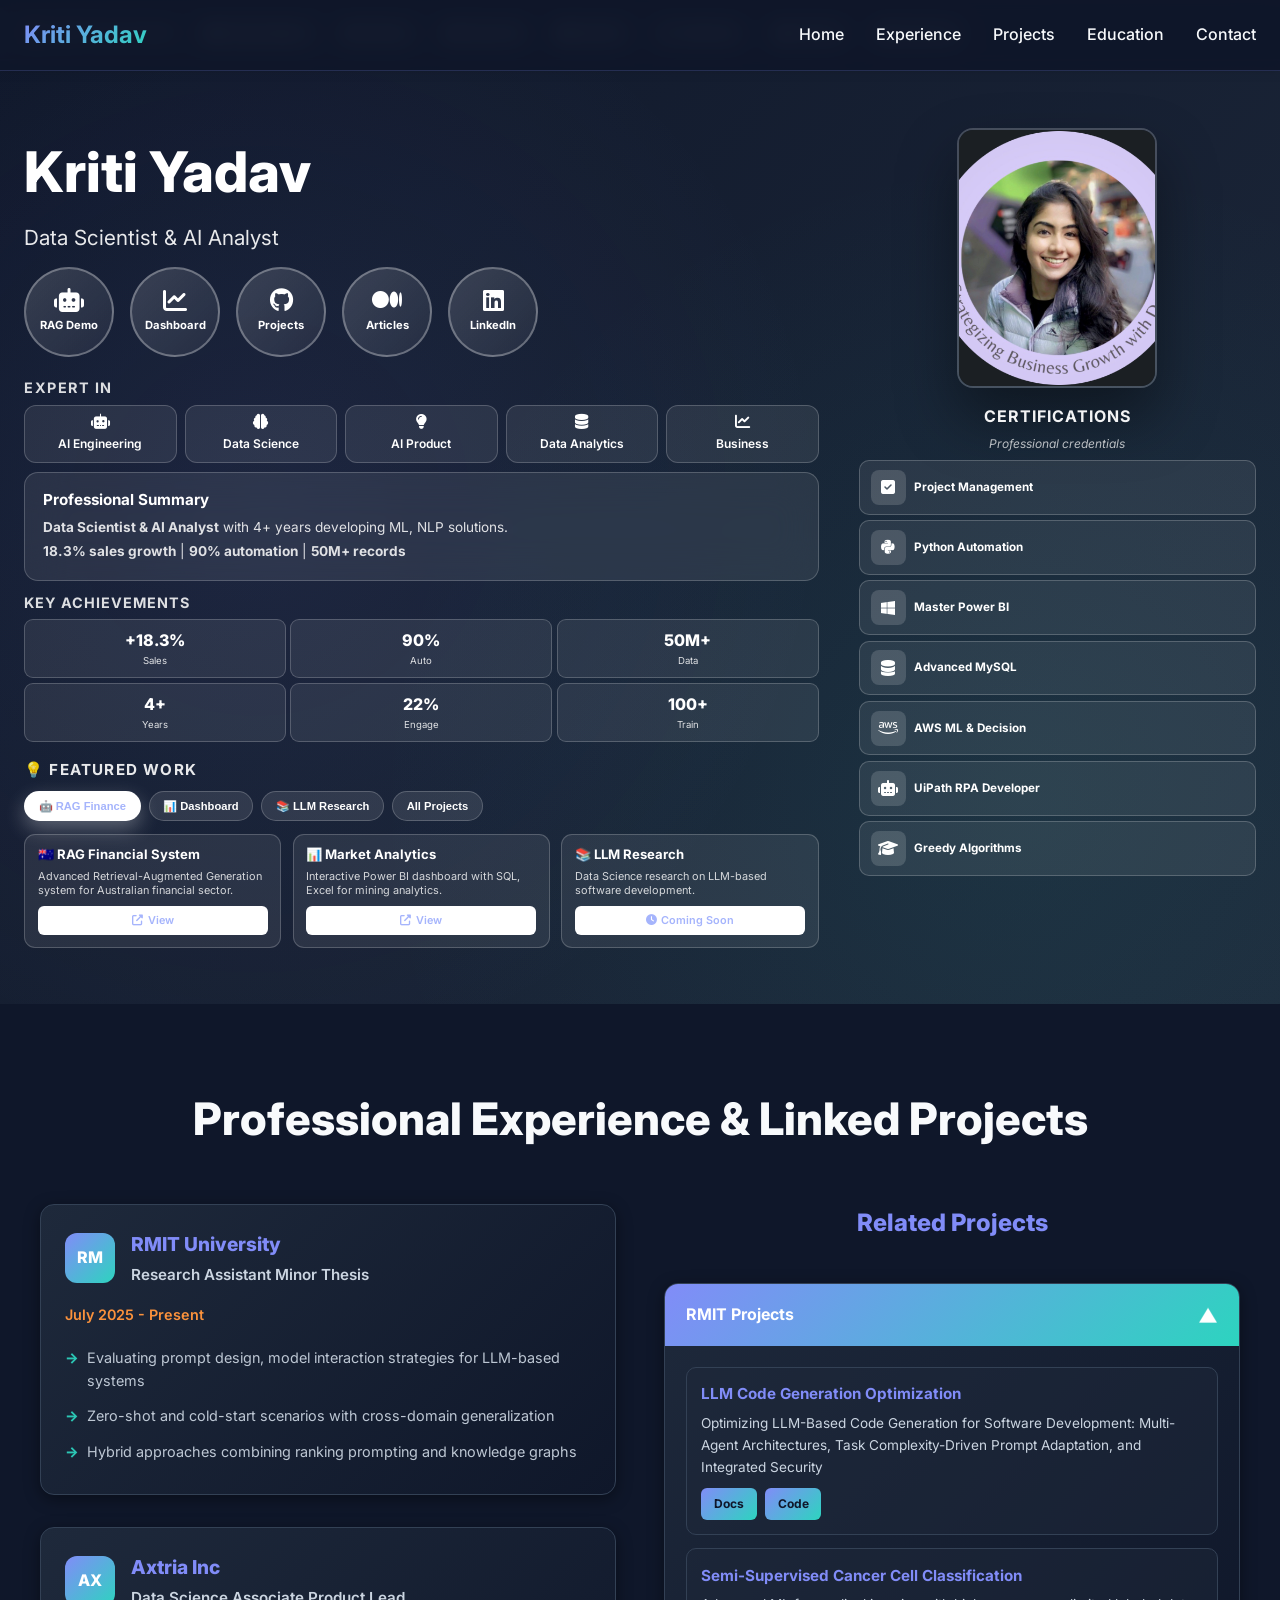
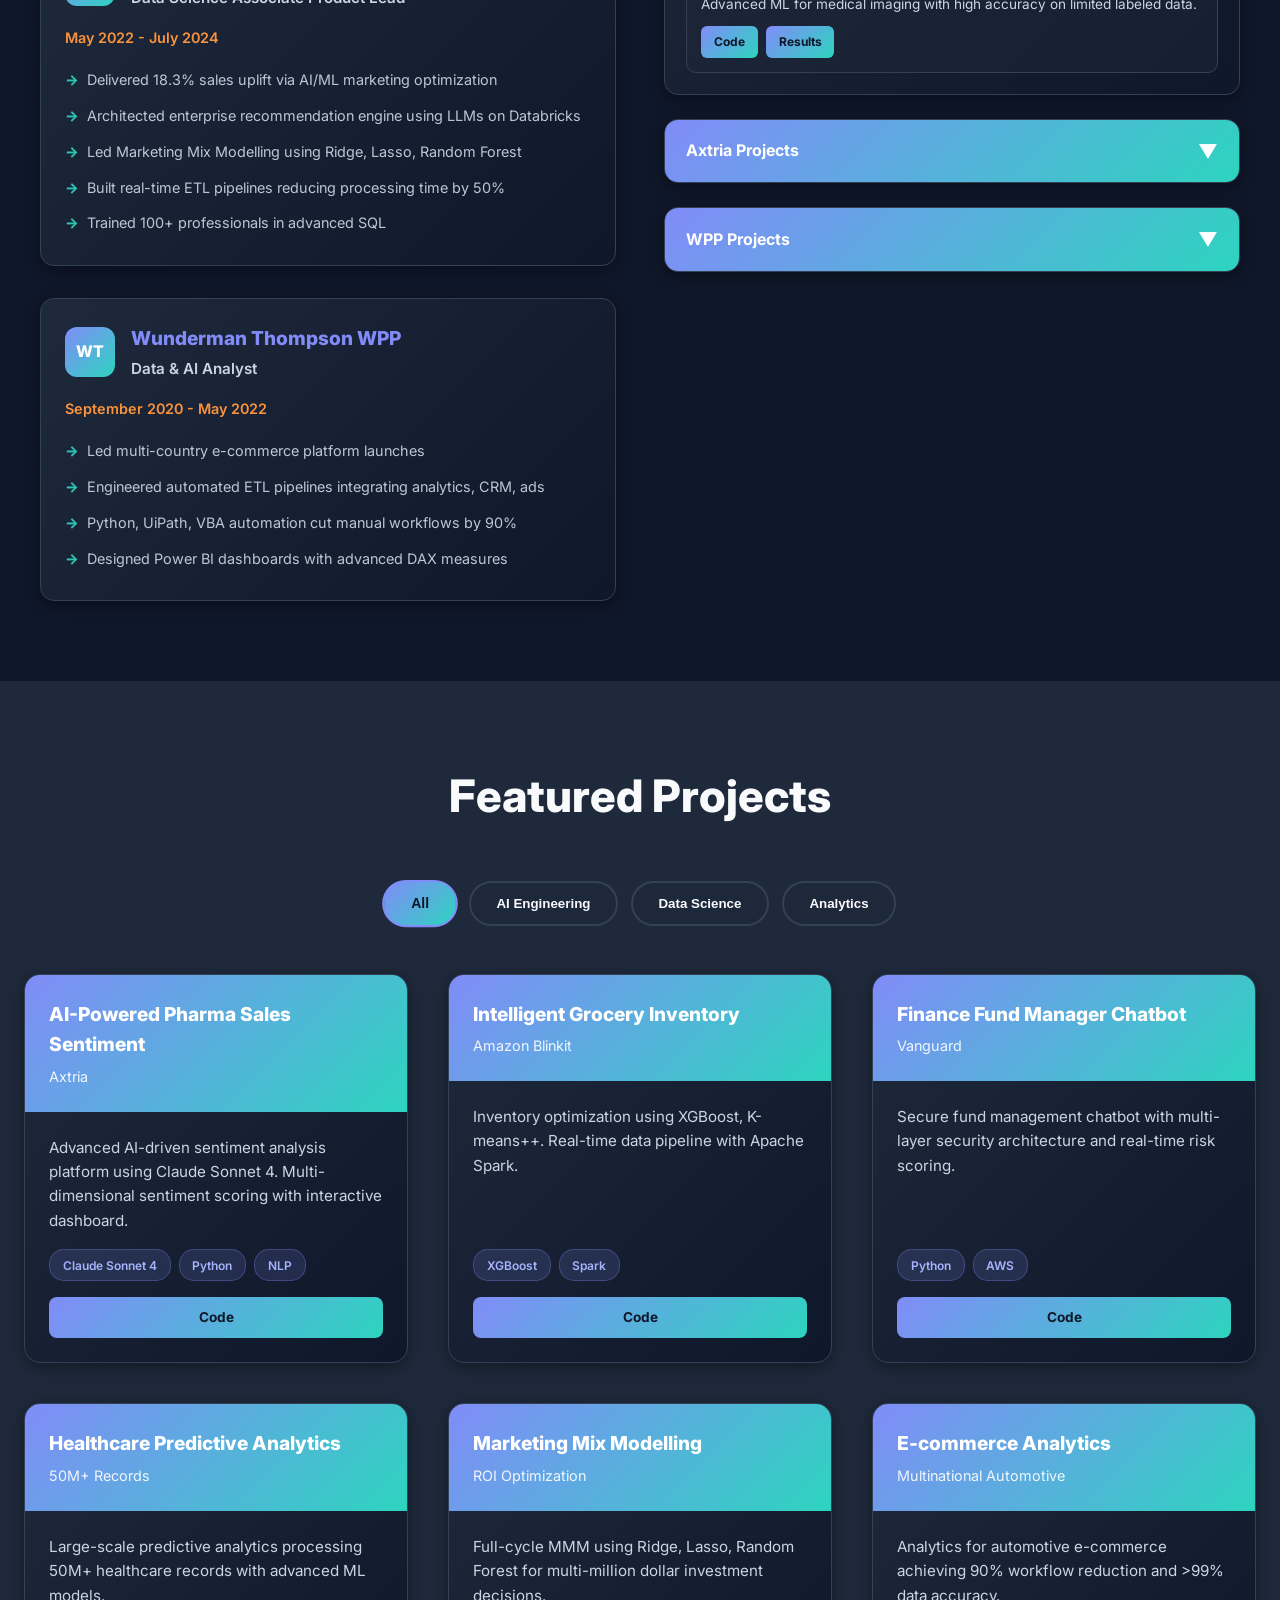
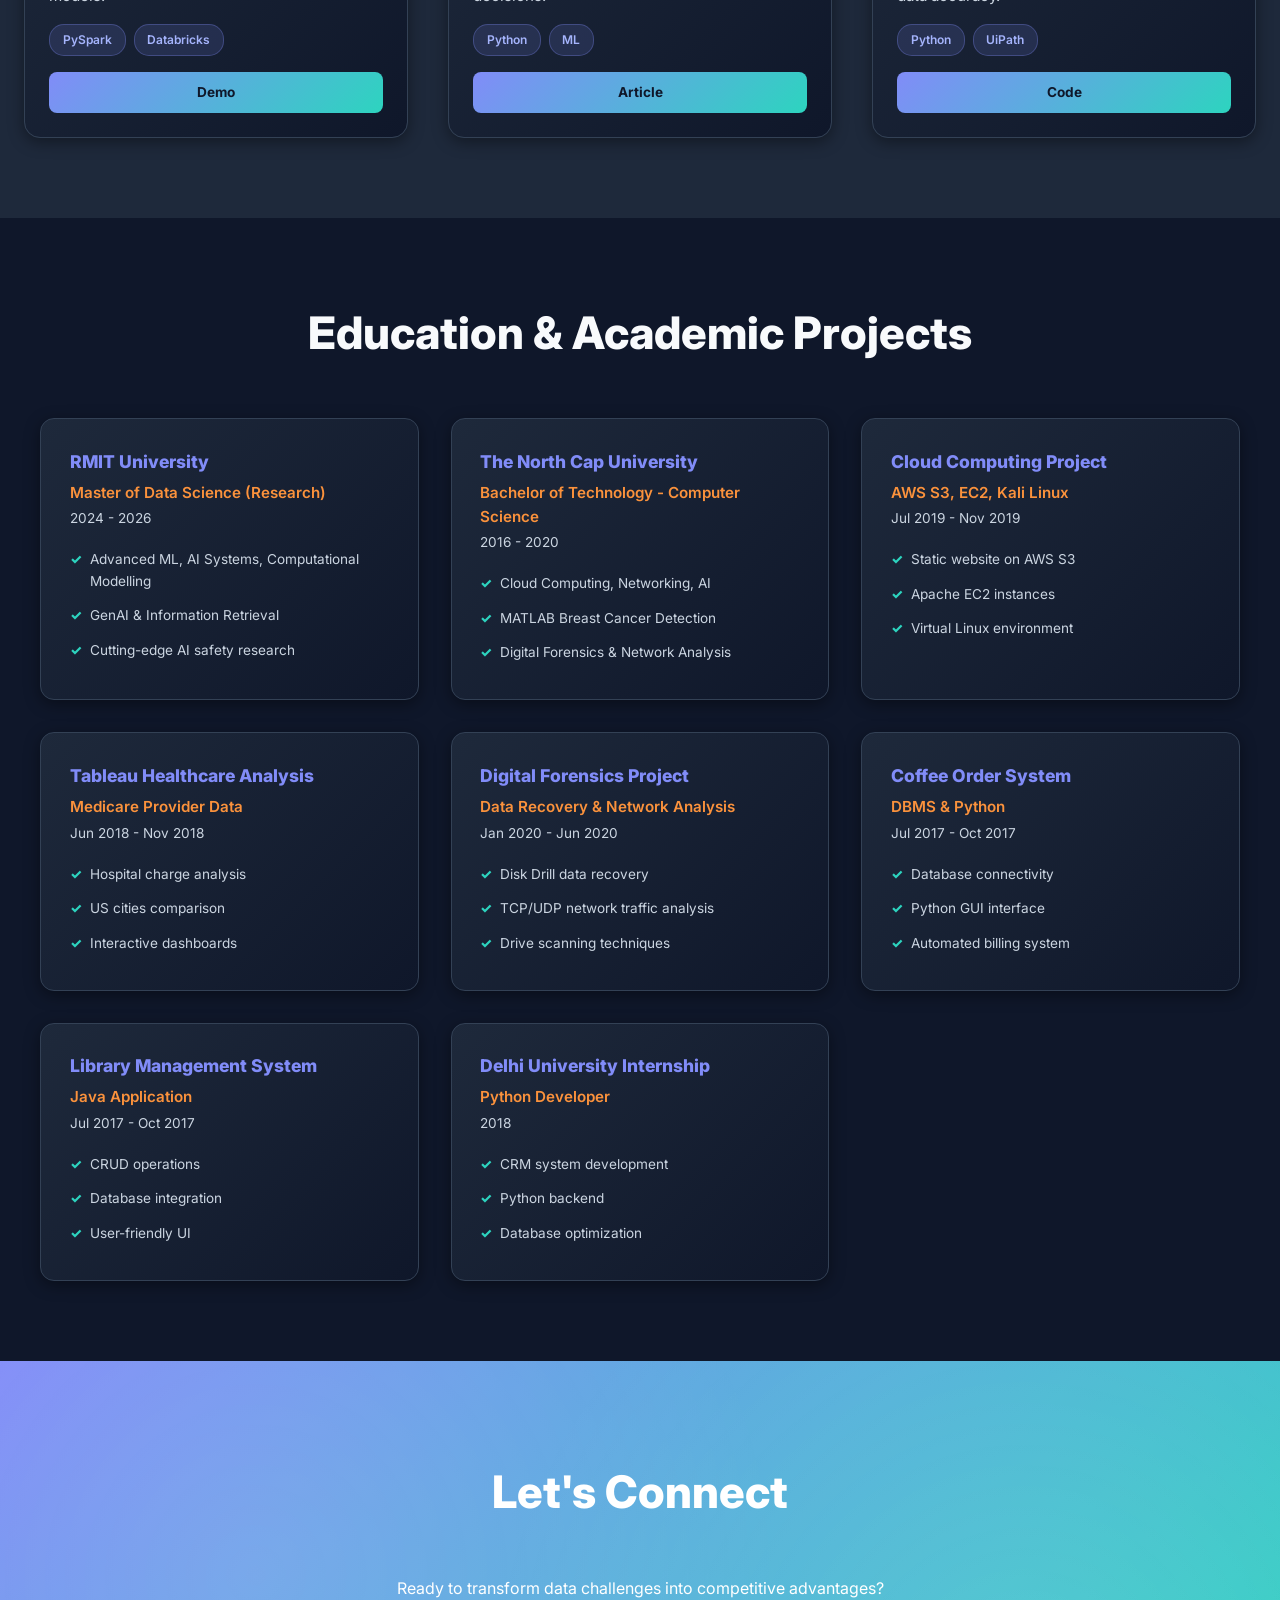
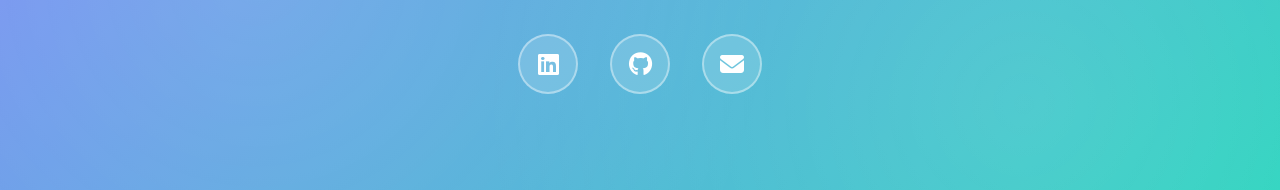
==== index.html @ 54958007 "Revamp styles and animations in index.html Updated CSS variables and styles for improved design cons" ====
<!DOCTYPE html>
<html lang="en">
<head>
    <meta charset="UTF-8">
    <meta name="viewport" content="width=device-width, initial-scale=1.0">
    <title>Kriti Yadav - Advanced Interactive Portfolio</title>
    <link href="https://cdnjs.cloudflare.com/ajax/libs/font-awesome/6.4.0/css/all.min.css" rel="stylesheet">
    <link href="https://fonts.googleapis.com/css2?family=Inter:wght@300;400;500;600;700;800&display=swap" rel="stylesheet">
    <style>
        :root {
            --primary-color: #818cf8;
            --primary-light: #a5b4fc;
            --primary-dark: #6366f1;
            --secondary-color: #2dd4bf;
            --secondary-light: #5eead4;
            --accent-color: #fb923c;
            --accent-light: #fbbf24;
            --text-primary: #f8fafc;
            --text-secondary: #cbd5e1;
            --background: #0f172a;
            --card-background: #1e293b;
            --border-color: #334155;
            --gradient-1: linear-gradient(135deg, #1e293b 0%, #0f172a 100%);
            --gradient-2: linear-gradient(135deg, #818cf8 0%, #2dd4bf 100%);
            --gradient-3: linear-gradient(135deg, #fb923c 0%, #fbbf24 100%);
            --shadow-sm: 0 2px 8px rgba(0, 0, 0, 0.3);
            --shadow-md: 0 4px 16px rgba(0, 0, 0, 0.4);
            --shadow-lg: 0 8px 32px rgba(0, 0, 0, 0.5);
        }

        * {
            margin: 0;
            padding: 0;
            box-sizing: border-box;
        }

        html {
            scroll-behavior: smooth;
        }

        body {
            font-family: Inter, sans-serif;
            line-height: 1.6;
            color: var(--text-primary);
            background: var(--background);
            overflow-x: hidden;
        }

        .container {
            max-width: 1400px;
            margin: 0 auto;
            padding: 0 1.5rem;
        }

        /* Navigation */
        .nav {
            position: fixed;
            top: 0;
            width: 100%;
            background: rgba(15, 23, 42, 0.95);
            backdrop-filter: blur(10px);
            z-index: 2000;
            padding: 1rem 0;
            border-bottom: 1px solid rgba(129, 140, 248, 0.2);
        }

        .nav-content {
            display: flex;
            justify-content: space-between;
            align-items: center;
            max-width: 1400px;
            margin: 0 auto;
            padding: 0 1.5rem;
        }

        .logo {
            font-size: 1.5rem;
            font-weight: 700;
            background: var(--gradient-2);
            -webkit-background-clip: text;
            -webkit-text-fill-color: transparent;
            background-clip: text;
        }

        .nav-links {
            display: flex;
            gap: 2rem;
        }

        .nav-links a {
            text-decoration: none;
            color: var(--text-primary);
            font-weight: 500;
            transition: all 0.3s ease;
        }

        .nav-links a::after {
            content: '';
            position: absolute;
            bottom: -5px;
            left: 0;
            width: 0;
            height: 2px;
            background: var(--primary-light);
            transition: width 0.3s ease;
        }

        .nav-links a:hover::after {
            width: 100%;
        }

        /* Sticky Cert Bar */
        .cert-bar {
            position: fixed;
            top: 60px;
            width: 100%;
            background: linear-gradient(135deg, rgba(30, 41, 59, 0.98) 0%, rgba(15, 23, 42, 0.98) 100%);
            backdrop-filter: blur(10px);
            z-index: 1500;
            padding: 0.6rem 0;
            border-bottom: 1px solid rgba(129, 140, 248, 0.3);
            box-shadow: 0 4px 12px rgba(0, 0, 0, 0.5);
            transform: translateY(-100%);
            transition: transform 0.3s ease;
        }

        .cert-bar.visible {
            transform: translateY(0);
        }

        .cert-bar-content {
            display: flex;
            align-items: center;
            gap: 1rem;
            max-width: 1400px;
            margin: 0 auto;
            padding: 0 1.5rem;
            overflow-x: auto;
            scrollbar-width: none;
        }

        .cert-bar-content::-webkit-scrollbar {
            display: none;
        }

        .cert-bar-title {
            font-size: 0.85rem;
            font-weight: 700;
            color: white;
            opacity: 0.9;
            text-transform: uppercase;
            letter-spacing: 1px;
            white-space: nowrap;
        }

        .cert-badge {
            display: flex;
            align-items: center;
            gap: 0.4rem;
            background: rgba(255, 255, 255, 0.15);
            padding: 0.35rem 0.8rem;
            border-radius: 20px;
            border: 1px solid rgba(255, 255, 255, 0.3);
            text-decoration: none;
            color: white;
            font-size: 0.75rem;
            font-weight: 600;
            white-space: nowrap;
            transition: all 0.3s ease;
        }

        .cert-badge:hover {
            background: rgba(255, 255, 255, 0.25);
            transform: translateY(-2px);
        }

        /* Hero */
        .hero {
            min-height: 100vh;
            padding: 8rem 0 2rem 0;
            background: linear-gradient(135deg, #0f172a 0%, #1e293b 100%);
            color: white;
            position: relative;
            z-index: 10;
            overflow: hidden;
        }

        .hero::before {
            content: '';
            position: absolute;
            top: 0;
            left: 0;
            width: 100%;
            height: 100%;
            background: radial-gradient(circle at 20% 50%, rgba(129, 140, 248, 0.08) 0%, transparent 50%),
                        radial-gradient(circle at 80% 80%, rgba(45, 212, 191, 0.08) 0%, transparent 50%);
            z-index: 1;
            animation: floatBackground 15s ease-in-out infinite;
        }

        @keyframes floatBackground {
            0%, 100% { transform: translateY(0px); }
            50% { transform: translateY(-20px); }
        }

        @keyframes fadeInUp {
            from {
                opacity: 0;
                transform: translateY(30px);
            }
            to {
                opacity: 1;
                transform: translateY(0);
            }
        }

        @keyframes fadeInLeft {
            from {
                opacity: 0;
                transform: translateX(-30px);
            }
            to {
                opacity: 1;
                transform: translateX(0);
            }
        }

        @keyframes fadeInRight {
            from {
                opacity: 0;
                transform: translateX(30px);
            }
            to {
                opacity: 1;
                transform: translateX(0);
            }
        }

        @keyframes scaleIn {
            from {
                opacity: 0;
                transform: scale(0.9);
            }
            to {
                opacity: 1;
                transform: scale(1);
            }
        }

        @keyframes pulse {
            0%, 100% {
                transform: scale(1);
                box-shadow: 0 0 0 0 rgba(129, 140, 248, 0.7);
            }
            50% {
                transform: scale(1.02);
                box-shadow: 0 0 0 10px rgba(129, 140, 248, 0);
            }
        }

        .hero-content {
            display: flex;
            align-items: flex-start;
            gap: 2.5rem;
            position: relative;
            z-index: 20;
        }

        .hero-left {
            animation: fadeInLeft 0.8s ease-out;
        }

        .hero-right {
            animation: fadeInRight 0.8s ease-out 0.2s backwards;
        }

        .hero-left {
            flex: 2;
            position: relative;
            z-index: 20;
        }

        .hero-right {
            flex: 1;
            display: flex;
            flex-direction: column;
            align-items: center;
            gap: 1rem;
            position: relative;
            z-index: 500;
        }

        .hero h1 {
            font-size: 3.5rem;
            font-weight: 800;
            margin-bottom: 0.2rem;
            animation: fadeInUp 0.8s ease-out 0.3s backwards;
        }

        .hero-subtitle {
            font-size: 1.3rem;
            margin-bottom: 0.8rem;
            opacity: 0.9;
            animation: fadeInUp 0.8s ease-out 0.4s backwards;
        }

        /* Expertise */
        .expertise-section {
            margin-bottom: 0.6rem;
            position: relative;
            z-index: 100;
            animation: fadeInUp 0.8s ease-out 0.5s backwards;
        }

        .expertise-section h3 {
            font-size: 0.9rem;
            margin-bottom: 0.4rem;
            opacity: 0.85;
            font-weight: 700;
            text-transform: uppercase;
            letter-spacing: 1.5px;
        }

        .expertise-container {
            display: grid;
            grid-template-columns: repeat(auto-fit, minmax(100px, 1fr));
            gap: 0.5rem;
            position: relative;
            z-index: 200;
            margin-bottom: 0.6rem;
        }

        .expertise-card {
            background: rgba(255, 255, 255, 0.08);
            padding: 0.5rem 0.7rem;
            border-radius: 12px;
            border: 1.5px solid rgba(255, 255, 255, 0.2);
            display: flex;
            flex-direction: column;
            align-items: center;
            gap: 0.3rem;
            cursor: pointer;
            transition: all 0.4s ease;
            font-size: 0.75rem;
            font-weight: 600;
            text-align: center;
            position: relative;
            z-index: 300;
        }

        .expertise-card:hover {
            background: rgba(129, 140, 248, 0.15);
            transform: translateY(-8px) scale(1.05);
            box-shadow: 0 20px 40px rgba(129, 140, 248, 0.3);
            z-index: 10000;
        }

        .expertise-card i {
            font-size: 0.95rem;
            transition: all 0.4s ease;
        }

        .expertise-card:hover i {
            transform: rotateY(360deg) scale(1.2);
            filter: drop-shadow(0 0 8px rgba(255, 255, 255, 0.8));
        }

        .skill-tooltip {
            position: absolute;
            top: 100%;
            left: 50%;
            transform: translateX(-50%) translateY(8px) scale(0.8);
            background: linear-gradient(135deg, rgba(30, 41, 59, 0.98) 0%, rgba(15, 23, 42, 0.95) 100%);
            color: var(--text-primary);
            border-radius: 12px;
            padding: 0.8rem 1rem;
            box-shadow: 0 20px 60px rgba(0, 0, 0, 0.6);
            opacity: 0;
            visibility: hidden;
            transition: all 0.4s ease;
            min-width: 220px;
            z-index: 99999;
            border: 1.5px solid rgba(129, 140, 248, 0.4);
            pointer-events: none;
        }

        .expertise-card:hover .skill-tooltip {
            opacity: 1;
            visibility: visible;
            z-index: 99999;
            transform: translateX(-50%) translateY(0) scale(1);
        }

        .skill-tooltip-title {
            font-weight: 800;
            color: var(--secondary-color);
            margin-bottom: 0.6rem;
            font-size: 0.85rem;
            text-transform: uppercase;
            letter-spacing: 0.5px;
        }

        .skill-tags {
            display: grid;
            grid-template-columns: repeat(2, 1fr);
            gap: 0.3rem;
        }

        .skill-tag {
            background: linear-gradient(135deg, rgba(99, 102, 241, 0.15), rgba(99, 102, 241, 0.05));
            color: var(--primary-color);
            padding: 0.3rem 0.5rem;
            border-radius: 6px;
            font-size: 0.65rem;
            font-weight: 700;
            border: 1px solid rgba(99, 102, 241, 0.3);
            cursor: pointer;
            transition: all 0.3s ease;
        }

        .skill-tag:hover {
            background: var(--gradient-2);
            color: white;
            transform: scale(1.08);
            box-shadow: 0 4px 12px rgba(99, 102, 241, 0.3);
        }

        /* Quick Action Circles */
        .quick-actions {
            display: flex;
            gap: 1rem;
            margin-bottom: 1.2rem;
            flex-wrap: wrap;
            animation: fadeInUp 0.8s ease-out 0.6s backwards;
        }

        .action-circle {
            width: 90px;
            height: 90px;
            border-radius: 50%;
            background: linear-gradient(135deg, rgba(255, 255, 255, 0.15), rgba(255, 255, 255, 0.05));
            border: 2px solid rgba(255, 255, 255, 0.3);
            display: flex;
            flex-direction: column;
            align-items: center;
            justify-content: center;
            gap: 0.3rem;
            text-decoration: none;
            color: white;
            cursor: pointer;
            transition: all 0.4s cubic-bezier(0.175, 0.885, 0.32, 1.275);
            position: relative;
            overflow: hidden;
        }

        .action-circle::before {
            content: '';
            position: absolute;
            width: 100%;
            height: 100%;
            background: var(--gradient-2);
            border-radius: 50%;
            opacity: 0;
            transition: opacity 0.4s ease;
        }

        .action-circle:hover {
            transform: translateY(-8px) scale(1.1);
            border-color: rgba(255, 255, 255, 0.6);
            box-shadow: 0 12px 32px rgba(99, 102, 241, 0.4);
        }

        .action-circle:hover::before {
            opacity: 1;
        }

        .action-circle i {
            font-size: 1.5rem;
            position: relative;
            z-index: 2;
            transition: all 0.4s ease;
        }

        .action-circle span {
            font-size: 0.7rem;
            font-weight: 700;
            text-align: center;
            position: relative;
            z-index: 2;
            transition: all 0.4s ease;
        }

        .action-circle:hover i {
            transform: scale(1.2);
        }

        .action-circle:nth-child(1) { animation: scaleIn 0.5s ease-out 0.7s backwards; }
        .action-circle:nth-child(2) { animation: scaleIn 0.5s ease-out 0.8s backwards; }
        .action-circle:nth-child(3) { animation: scaleIn 0.5s ease-out 0.9s backwards; }
        .action-circle:nth-child(4) { animation: scaleIn 0.5s ease-out 1s backwards; }
        .action-circle:nth-child(5) { animation: scaleIn 0.5s ease-out 1.1s backwards; }

        /* Professional Summary */
        .professional-summary {
            background: rgba(255, 255, 255, 0.08);
            padding: 0.9rem 1.1rem;
            border-radius: 14px;
            backdrop-filter: blur(20px);
            border: 1.5px solid rgba(255, 255, 255, 0.2);
            margin-bottom: 0.6rem;
            position: relative;
            z-index: 10;
            animation: fadeInUp 0.8s ease-out 0.7s backwards;
        }

        .professional-summary h3 {
            margin-bottom: 0.4rem;
            font-size: 0.95rem;
            font-weight: 700;
        }

        .professional-summary p {
            opacity: 0.85;
            line-height: 1.4;
            margin-bottom: 0.3rem;
            font-size: 0.85rem;
        }

        /* Achievements */
        .achievements-section {
            margin-bottom: 1rem;
            position: relative;
            z-index: 10;
            animation: fadeInUp 0.8s ease-out 0.8s backwards;
        }

        .achievements-section h3 {
            font-size: 0.9rem;
            margin-bottom: 0.3rem;
            opacity: 0.85;
            font-weight: 700;
            text-transform: uppercase;
            letter-spacing: 1px;
        }

        .achievements-grid {
            display: grid;
            grid-template-columns: repeat(3, 1fr);
            gap: 0.3rem;
            margin-bottom: 1rem;
        }

        .achievement-card {
            background: rgba(255, 255, 255, 0.08);
            padding: 0.5rem 0.6rem;
            border-radius: 9px;
            border: 1.5px solid rgba(255, 255, 255, 0.2);
            text-align: center;
            transition: all 0.4s ease;
        }

        .achievement-card:hover {
            background: rgba(255, 255, 255, 0.15);
            transform: translateY(-4px) scale(1.05);
            box-shadow: 0 8px 20px rgba(129, 140, 248, 0.3);
        }

        .achievement-card:nth-child(1) { animation: scaleIn 0.5s ease-out 0.9s backwards; }
        .achievement-card:nth-child(2) { animation: scaleIn 0.5s ease-out 1s backwards; }
        .achievement-card:nth-child(3) { animation: scaleIn 0.5s ease-out 1.1s backwards; }
        .achievement-card:nth-child(4) { animation: scaleIn 0.5s ease-out 1.2s backwards; }
        .achievement-card:nth-child(5) { animation: scaleIn 0.5s ease-out 1.3s backwards; }
        .achievement-card:nth-child(6) { animation: scaleIn 0.5s ease-out 1.4s backwards; }

        .achievement-number {
            font-size: 1rem;
            font-weight: 800;
        }

        .achievement-text {
            font-size: 0.6rem;
            opacity: 0.85;
        }

        /* Featured Projects Tabs - CLEAN VERSION */
        .featured-projects-section {
            margin-bottom: 1.5rem;
            position: relative;
            z-index: 15;
            animation: fadeInUp 0.8s ease-out 0.9s backwards;
        }

        .featured-projects-section h3 {
            font-size: 0.95rem;
            margin-bottom: 0.6rem;
            opacity: 0.9;
            font-weight: 700;
            text-transform: uppercase;
            letter-spacing: 1.2px;
        }

        .projects-tabs {
            display: flex;
            gap: 0.5rem;
            margin-bottom: 0.8rem;
            flex-wrap: wrap;
            position: relative;
            z-index: 16;
        }

        .project-tab {
            background: rgba(255, 255, 255, 0.1);
            border: 1.5px solid rgba(255, 255, 255, 0.2);
            color: white;
            padding: 0.45rem 0.85rem;
            border-radius: 18px;
            font-size: 0.7rem;
            font-weight: 600;
            cursor: pointer;
            transition: all 0.3s ease;
            white-space: nowrap;
        }

        .project-tab:hover {
            background: rgba(255, 255, 255, 0.15);
            transform: translateY(-2px);
        }

        .project-tab.active {
            background: white;
            color: var(--primary-light);
            box-shadow: 0 8px 20px rgba(255, 255, 255, 0.3);
            font-weight: 700;
        }

        .projects-display {
            display: grid;
            grid-template-columns: repeat(3, 1fr);
            gap: 0.7rem;
            position: relative;
            z-index: 15;
        }

        .project-card-mini {
            background: rgba(255, 255, 255, 0.08);
            border: 1.5px solid rgba(255, 255, 255, 0.2);
            border-radius: 11px;
            padding: 0.8rem;
            transition: all 0.3s ease;
            cursor: pointer;
            display: flex;
            flex-direction: column;
            height: 100%;
        }

        .project-card-mini:hover {
            background: rgba(255, 255, 255, 0.12);
            transform: translateY(-4px);
            box-shadow: 0 12px 30px rgba(59, 130, 246, 0.3);
            border-color: rgba(255, 255, 255, 0.4);
        }

        .project-card-mini.hidden {
            display: none;
        }

        .project-mini-title {
            font-size: 0.82rem;
            font-weight: 700;
            margin-bottom: 0.35rem;
            white-space: normal;
            line-height: 1.2;
        }

        .project-mini-description {
            font-size: 0.68rem;
            opacity: 0.8;
            margin-bottom: 0.5rem;
            line-height: 1.35;
            display: -webkit-box;
            -webkit-line-clamp: 3;
            -webkit-box-orient: vertical;
            overflow: hidden;
            flex: 1;
        }

        .project-mini-link {
            display: inline-flex;
            align-items: center;
            justify-content: center;
            gap: 0.3rem;
            background: white;
            color: var(--primary-light);
            padding: 0.35rem 0.7rem;
            border-radius: 6px;
            font-size: 0.68rem;
            font-weight: 600;
            text-decoration: none;
            transition: all 0.3s ease;
            width: 100%;
        }

        .project-mini-link:hover {
            background: rgba(255, 255, 255, 0.95);
            transform: scale(1.02);
        }

        /* Profile Image */
        .profile-image {
            width: 200px;
            height: 260px;
            border-radius: 16px;
            overflow: hidden;
            box-shadow: 0 30px 60px rgba(0, 0, 0, 0.4);
            border: 2px solid rgba(255, 255, 255, 0.2);
        }

        .profile-image:hover {
            transform: translateY(-8px) scale(1.02);
        }

        .profile-image img {
            width: 100%;
            height: 100%;
            object-fit: cover;
        }

        /* Certs */
        .certs-section {
            width: 100%;
            position: relative;
            z-index: 500;
        }

        .certs-section h3 {
            font-size: 1rem;
            opacity: 0.95;
            font-weight: 700;
            margin-bottom: 0.3rem;
            text-align: center;
            text-transform: uppercase;
            letter-spacing: 1px;
        }

        .certs-subtitle {
            opacity: 0.7;
            font-size: 0.75rem;
            font-style: italic;
            text-align: center;
            margin-bottom: 0.4rem;
        }

        .certs-grid {
            display: flex;
            flex-direction: column;
            gap: 0.35rem;
            position: relative;
            z-index: 500;
        }

        .cert-card {
            background: rgba(255, 255, 255, 0.08);
            padding: 0.55rem 0.7rem;
            border-radius: 10px;
            border: 1.5px solid rgba(255, 255, 255, 0.2);
            display: flex;
            align-items: center;
            gap: 0.5rem;
            cursor: pointer;
            transition: all 0.4s ease;
            position: relative;
            z-index: 501;
            text-decoration: none;
        }

        .cert-card:hover {
            background: rgba(255, 255, 255, 0.15);
            transform: translateX(3px) scale(1.02);
            box-shadow: 0 12px 30px rgba(59, 130, 246, 0.3);
            border-color: rgba(255, 255, 255, 0.5);
            z-index: 502;
        }

        .cert-icon-wrapper {
            width: 35px;
            height: 35px;
            border-radius: 8px;
            background: rgba(255, 255, 255, 0.15);
            display: flex;
            align-items: center;
            justify-content: center;
            flex-shrink: 0;
        }

        .cert-card:hover .cert-icon-wrapper {
            background: rgba(255, 255, 255, 0.25);
            transform: scale(1.1);
        }

        .cert-icon {
            font-size: 1rem;
            color: white;
        }

        .cert-card:hover .cert-icon {
            transform: scale(1.15);
        }

        .cert-name {
            font-weight: 700;
            font-size: 0.73rem;
            text-align: left;
            flex: 1;
            color: white;
        }

        /* Experience Section */
        .experience-section {
            padding: 5rem 0;
            background: #0f172a;
            position: relative;
            z-index: 1;
        }

        .section-title {
            text-align: center;
            font-size: 2.8rem;
            margin-bottom: 3rem;
            color: var(--text-primary);
            font-weight: 800;
        }

        .experience-container {
            display: grid;
            grid-template-columns: 1fr 1fr;
            gap: 3rem;
            max-width: 1200px;
            margin: 0 auto;
        }

        .experience-left {
            display: flex;
            flex-direction: column;
            gap: 2rem;
        }

        .experience-item {
            background: linear-gradient(135deg, #1e293b 0%, #0f172a 100%);
            border-radius: 14px;
            border: 1.5px solid var(--border-color);
            box-shadow: var(--shadow-md);
            padding: 1.5rem;
            transition: all 0.4s ease;
            position: relative;
            overflow: hidden;
        }

        .experience-item::before {
            content: '';
            position: absolute;
            top: 0;
            left: -100%;
            width: 100%;
            height: 100%;
            background: linear-gradient(90deg, transparent, rgba(59, 130, 246, 0.1), transparent);
            transition: left 0.6s ease;
        }

        .experience-item:hover::before {
            left: 100%;
        }

        .experience-item:hover {
            transform: translateX(8px) scale(1.02);
            box-shadow: 0 15px 50px rgba(129, 140, 248, 0.4);
            border-color: var(--primary-color);
        }

        .experience-item {
            opacity: 0;
            animation: fadeInUp 0.6s ease-out forwards;
        }

        .experience-item:nth-child(1) { animation-delay: 0.1s; }
        .experience-item:nth-child(2) { animation-delay: 0.3s; }
        .experience-item:nth-child(3) { animation-delay: 0.5s; }

        .company-header {
            display: flex;
            align-items: center;
            gap: 1rem;
            margin-bottom: 1rem;
        }

        .company-logo {
            width: 50px;
            height: 50px;
            border-radius: 12px;
            background: var(--gradient-2);
            color: white;
            display: flex;
            align-items: center;
            justify-content: center;
            font-weight: 800;
            font-size: 1rem;
            transition: all 0.4s ease;
        }

        .experience-item:hover .company-logo {
            transform: scale(1.1) rotateZ(5deg);
        }

        .company-info h4 {
            font-size: 1.2rem;
            color: var(--primary-color);
            margin-bottom: 0.2rem;
            font-weight: 800;
        }

        .company-info .role {
            font-size: 0.95rem;
            font-weight: 600;
            color: var(--text-secondary);
        }

        .duration {
            color: var(--accent-color);
            font-size: 0.9rem;
            margin-bottom: 0.8rem;
            font-weight: 600;
        }

        .achievements-list {
            list-style: none;
            color: var(--text-secondary);
        }

        .achievements-list li {
            font-size: 0.9rem;
            padding: 0.4rem 0;
            opacity: 0.92;
            display: flex;
            gap: 0.5rem;
        }

        .achievements-list li:hover {
            opacity: 1;
            transform: translateX(5px);
        }

        .achievements-list li::before {
            content: '→';
            color: var(--secondary-color);
            font-weight: 800;
            flex-shrink: 0;
        }

        .experience-right {
            display: flex;
            flex-direction: column;
            gap: 1.5rem;
        }

        .projects-section-header {
            font-size: 1.5rem;
            font-weight: 800;
            color: var(--primary-color);
            margin-bottom: 1rem;
            text-align: center;
        }

        .linked-projects-group {
            background: linear-gradient(135deg, #1e293b 0%, #0f172a 100%);
            border-radius: 14px;
            border: 1.5px solid var(--border-color);
            overflow: hidden;
            box-shadow: var(--shadow-md);
            transition: all 0.4s ease;
        }

        .linked-projects-group:hover {
            box-shadow: 0 15px 50px rgba(129, 140, 248, 0.3);
            border-color: var(--primary-color);
        }

        .projects-group-header {
            background: var(--gradient-2);
            color: white;
            padding: 1rem 1.3rem;
            cursor: pointer;
            display: flex;
            align-items: center;
            justify-content: space-between;
            font-weight: 700;
            transition: all 0.3s ease;
            user-select: none;
        }

        .projects-group-header:hover {
            padding-left: 1.5rem;
        }

        .toggle-icon {
            font-size: 1.2rem;
            transition: transform 0.3s ease;
        }

        .projects-group-header.active .toggle-icon {
            transform: rotate(180deg);
        }

        .projects-group-content {
            max-height: 0;
            overflow: hidden;
            transition: max-height 0.4s ease;
            padding: 0 1.3rem;
        }

        .projects-group-header.active + .projects-group-content {
            max-height: 2000px;
            padding: 1.3rem;
        }

        .project-item {
            background: rgba(30, 41, 59, 0.5);
            border-radius: 10px;
            border: 1px solid var(--border-color);
            padding: 0.9rem;
            margin-bottom: 0.8rem;
            transition: all 0.3s ease;
        }

        .project-item:last-child {
            margin-bottom: 0;
        }

        .project-item:hover {
            transform: translateX(5px);
            box-shadow: 0 8px 20px rgba(129, 140, 248, 0.2);
            border-color: var(--primary-color);
        }

        .project-title {
            font-size: 0.95rem;
            font-weight: 700;
            color: var(--primary-color);
            margin-bottom: 0.4rem;
        }

        .project-description {
            font-size: 0.85rem;
            color: var(--text-secondary);
            margin-bottom: 0.6rem;
        }

        .project-links {
            display: flex;
            gap: 0.5rem;
            flex-wrap: wrap;
        }

        .project-link {
            display: inline-flex;
            align-items: center;
            gap: 0.3rem;
            padding: 0.4rem 0.8rem;
            background: var(--gradient-2);
            color: #0f172a;
            text-decoration: none;
            border-radius: 6px;
            font-size: 0.75rem;
            font-weight: 700;
            transition: all 0.3s ease;
        }

        .project-link:hover {
            background: var(--secondary-color);
            transform: translateY(-2px);
        }

        /* Projects Showcase */
        .projects-showcase-section {
            padding: 5rem 0;
            background: #1e293b;
            position: relative;
            z-index: 1;
        }

        .filter-buttons {
            display: flex;
            justify-content: center;
            gap: 0.8rem;
            margin-bottom: 3rem;
            flex-wrap: wrap;
        }

        .filter-button {
            padding: 0.8rem 1.6rem;
            background: rgba(30, 41, 59, 0.8);
            color: var(--text-primary);
            border: 2px solid var(--border-color);
            border-radius: 50px;
            cursor: pointer;
            transition: all 0.4s ease;
            font-weight: 600;
            position: relative;
            overflow: hidden;
        }

        .filter-button::before {
            content: '';
            position: absolute;
            top: 0;
            left: -100%;
            width: 100%;
            height: 100%;
            background: var(--gradient-2);
            transition: left 0.4s ease;
            z-index: -1;
        }

        .filter-button:hover::before,
        .filter-button.active::before {
            left: 0;
        }

        .filter-button.active,
        .filter-button:hover {
            background: var(--gradient-2);
            color: #0f172a;
            border-color: var(--primary-color);
            transform: scale(1.05);
        }

        .projects-grid {
            display: grid;
            grid-template-columns: repeat(auto-fit, minmax(350px, 1fr));
            gap: 2.5rem;
        }

        .project-card {
            background: linear-gradient(135deg, #1e293b 0%, #0f172a 100%);
            border-radius: 16px;
            overflow: hidden;
            box-shadow: var(--shadow-md);
            transition: all 0.4s ease;
            border: 1.5px solid var(--border-color);
            display: flex;
            flex-direction: column;
        }

        .project-card:hover {
            transform: translateY(-12px) scale(1.02);
            box-shadow: 0 25px 60px rgba(129, 140, 248, 0.5);
            border-color: var(--primary-color);
        }

        .project-card {
            opacity: 0;
            animation: fadeInUp 0.6s ease-out forwards;
        }

        .project-card:nth-child(1) { animation-delay: 0.1s; }
        .project-card:nth-child(2) { animation-delay: 0.2s; }
        .project-card:nth-child(3) { animation-delay: 0.3s; }
        .project-card:nth-child(4) { animation-delay: 0.4s; }
        .project-card:nth-child(5) { animation-delay: 0.5s; }
        .project-card:nth-child(6) { animation-delay: 0.6s; }

        .project-card-header {
            padding: 1.5rem;
            background: var(--gradient-2);
            color: white;
        }

        .project-card-title {
            font-size: 1.2rem;
            font-weight: 800;
            margin-bottom: 0.3rem;
        }

        .project-card-subtitle {
            opacity: 0.9;
            font-size: 0.9rem;
        }

        .project-card-content {
            padding: 1.5rem;
            flex: 1;
            display: flex;
            flex-direction: column;
        }

        .project-card-description {
            color: var(--text-secondary);
            margin-bottom: 1rem;
            line-height: 1.6;
            font-size: 0.95rem;
            flex: 1;
        }

        .tech-tags {
            display: flex;
            flex-wrap: wrap;
            gap: 0.5rem;
            margin-bottom: 1rem;
        }

        .tech-tag {
            background: rgba(129, 140, 248, 0.15);
            color: var(--primary-light);
            padding: 0.35rem 0.8rem;
            border-radius: 15px;
            font-size: 0.75rem;
            font-weight: 600;
            border: 1px solid rgba(129, 140, 248, 0.3);
        }

        .card-links {
            display: flex;
            gap: 0.8rem;
        }

        .card-link {
            padding: 0.6rem 1.1rem;
            background: var(--gradient-2);
            color: #0f172a;
            text-decoration: none;
            border-radius: 8px;
            font-weight: 700;
            font-size: 0.85rem;
            flex: 1;
            text-align: center;
            transition: all 0.3s ease;
        }

        .card-link:hover {
            background: var(--secondary-color);
            transform: translateY(-2px);
        }

        /* Education */
        .education-section {
            padding: 5rem 0;
            background: #0f172a;
            position: relative;
            z-index: 1;
        }

        .education-grid {
            display: grid;
            grid-template-columns: repeat(auto-fit, minmax(330px, 1fr));
            gap: 2rem;
            max-width: 1200px;
            margin: 0 auto;
        }

        .education-item {
            background: linear-gradient(135deg, #1e293b 0%, #0f172a 100%);
            border-radius: 14px;
            border: 1.5px solid var(--border-color);
            padding: 1.8rem;
            box-shadow: var(--shadow-md);
            transition: all 0.4s ease;
        }

        .education-item:hover {
            transform: translateY(-10px) scale(1.02);
            box-shadow: 0 20px 50px rgba(129, 140, 248, 0.4);
            border-color: var(--primary-color);
        }

        .education-item {
            opacity: 0;
            animation: fadeInUp 0.6s ease-out forwards;
        }

        .education-item:nth-child(1) { animation-delay: 0.1s; }
        .education-item:nth-child(2) { animation-delay: 0.2s; }
        .education-item:nth-child(3) { animation-delay: 0.3s; }
        .education-item:nth-child(4) { animation-delay: 0.4s; }
        .education-item:nth-child(5) { animation-delay: 0.5s; }
        .education-item:nth-child(6) { animation-delay: 0.6s; }
        .education-item:nth-child(7) { animation-delay: 0.7s; }
        .education-item:nth-child(8) { animation-delay: 0.8s; }

        .education-item h3 {
            font-size: 1.1rem;
            color: var(--primary-color);
            margin-bottom: 0.3rem;
            font-weight: 800;
        }

        .degree {
            font-size: 0.95rem;
            color: var(--accent-color);
            font-weight: 600;
            margin-bottom: 0.2rem;
        }

        .edu-duration {
            font-size: 0.85rem;
            color: var(--text-secondary);
            margin-bottom: 0.8rem;
        }

        .project-list {
            list-style: none;
        }

        .project-list li {
            font-size: 0.85rem;
            color: var(--text-secondary);
            padding: 0.4rem 0;
            display: flex;
            gap: 0.5rem;
        }

        .project-list li::before {
            content: '✓';
            color: var(--secondary-color);
            font-weight: 800;
            flex-shrink: 0;
        }

        /* Contact */
        .contact-section {
            padding: 6rem 0;
            background: var(--gradient-2);
            color: white;
            text-align: center;
            position: relative;
        }

        .contact-section::before {
            content: '';
            position: absolute;
            top: 0;
            left: 0;
            width: 100%;
            height: 100%;
            background: radial-gradient(circle at 20% 50%, rgba(255, 255, 255, 0.1) 0%, transparent 50%),
                        radial-gradient(circle at 80% 80%, rgba(255, 255, 255, 0.1) 0%, transparent 50%);
            animation: floatBackground 15s ease-in-out infinite;
            z-index: 1;
        }

        .contact-section > * {
            position: relative;
            z-index: 2;
        }

        .contact-section .section-title {
            color: white;
        }

        .contact-links {
            display: flex;
            justify-content: center;
            gap: 2rem;
            margin-top: 2rem;
        }

        .contact-link {
            width: 60px;
            height: 60px;
            border-radius: 50%;
            background: rgba(255, 255, 255, 0.15);
            border: 2px solid rgba(255, 255, 255, 0.4);
            display: flex;
            align-items: center;
            justify-content: center;
            color: white;
            font-size: 1.5rem;
            transition: all 0.4s ease;
            text-decoration: none;
        }

        .contact-link:hover {
            background: rgba(255, 255, 255, 0.25);
            transform: translateY(-8px) scale(1.1);
            border-color: white;
        }

        @media (max-width: 1024px) {
            .experience-container {
                grid-template-columns: 1fr;
            }
            .hero-content {
                flex-direction: column;
            }
            .projects-display {
                grid-template-columns: 1fr;
            }
        }

        @media (max-width: 768px) {
            .hero h1 {
                font-size: 2.2rem;
            }
            .hero {
                padding: 7rem 0 2rem 0;
            }
            .section-title {
                font-size: 1.8rem;
            }
            .nav-links {
                display: none;
            }
            .projects-display {
                grid-template-columns: 1fr;
            }
            .achievements-grid {
                grid-template-columns: repeat(2, 1fr);
            }
        }
    </style>
</head>
<body>
    <!-- Navigation -->
    <nav class="nav">
        <div class="nav-content">
            <div class="logo">Kriti Yadav</div>
            <div class="nav-links">
                <a href="#home">Home</a>
                <a href="#experience">Experience</a>
                <a href="#projects">Projects</a>
                <a href="#education">Education</a>
                <a href="#contact">Contact</a>
            </div>
        </div>
    </nav>

    <!-- Sticky Certification Bar -->
    <div class="cert-bar" id="certBar">
        <div class="cert-bar-content">
            <span class="cert-bar-title">📜 Certifications:</span>
            <a href="https://www.udemy.com/share/101xga3@uI2IlE-_-5vxT2WxJZuRXIDiVPz3k0hCsEuZpTdZMZZqFmgVLUSe2kOlAO79OseW/" target="_blank" class="cert-badge"><i class="fas fa-check-square"></i><span>Project Mgmt</span></a>
            <a href="https://www.linkedin.com/learning/certificates/1c77fc05f18459c7e28b7d7b65f2518fc138f53f95c548d8de56f40c1e304602" target="_blank" class="cert-badge"><i class="fab fa-python"></i><span>Python</span></a>
            <a href="https://www.udemy.com/certificate/UC-dcd1efcc-4de8-414f-95f3-24b8e2d6e57a/" target="_blank" class="cert-badge"><i class="fab fa-windows"></i><span>Power BI</span></a>
            <a href="https://certificates.mavenanalytics.io/706b2d85-35aa-46ab-801f-0a071ca4754c" target="_blank" class="cert-badge"><i class="fas fa-database"></i><span>MySQL</span></a>
            <a href="https://www.aws.training/Transcript/CompletionCertificateHtml?transcriptid=JNjzuj_r4UqDbFoet2YraA2" target="_blank" class="cert-badge"><i class="fab fa-aws"></i><span>AWS ML</span></a>
            <a href="#" class="cert-badge"><i class="fas fa-robot"></i><span>UiPath</span></a>
            <a href="https://coursera.org/share/618d72689edb4b53415a369fd3a221db" target="_blank" class="cert-badge"><i class="fas fa-graduation-cap"></i><span>Stanford</span></a>
        </div>
    </div>

    <!-- Hero Section -->
    <section id="home" class="hero">
        <div class="container">
            <div class="hero-content">
                <div class="hero-left">
                    <h1>Kriti Yadav</h1>
                    <p class="hero-subtitle">Data Scientist & AI Analyst</p>

                    <!-- Quick Action Circles -->
                    <div class="quick-actions">
                        <a href="https://kriti-data-business.github.io/Portfolio/australian-financial-rag-rfp.html" target="_blank" class="action-circle" title="RAG Financial Demo">
                            <i class="fas fa-robot"></i>
                            <span>RAG Demo</span>
                        </a>
                        <a href="https://kriti-data-business.github.io/Portfolio/Mining-Analytics-Dashboard.html" target="_blank" class="action-circle" title="Dashboard Analytics">
                            <i class="fas fa-chart-line"></i>
                            <span>Dashboard</span>
                        </a>
                        <a href="https://github.com/Kriti-Data-Business" target="_blank" class="action-circle" title="GitHub Projects">
                            <i class="fab fa-github"></i>
                            <span>Projects</span>
                        </a>
                        <a href="https://medium.com/@datasciencebusiness" target="_blank" class="action-circle" title="Medium Articles">
                            <i class="fab fa-medium"></i>
                            <span>Articles</span>
                        </a>
                        <a href="https://au.linkedin.com/in/kriti-yadav-data-science" target="_blank" class="action-circle" title="LinkedIn Profile">
                            <i class="fab fa-linkedin"></i>
                            <span>LinkedIn</span>
                        </a>
                    </div>

                    <div class="expertise-section">
                        <h3>Expert in</h3>
                        <div class="expertise-container">
                            <div class="expertise-card">
                                <i class="fas fa-robot"></i>
                                <div>AI Engineering</div>
                                <div class="skill-tooltip">
                                    <div class="skill-tooltip-title">AI Engineering</div>
                                    <div class="skill-tags">
                                        <span class="skill-tag">NLP</span>
                                        <span class="skill-tag">LLMs</span>
                                        <span class="skill-tag">RAG</span>
                                        <span class="skill-tag">Transformers</span>
                                        <span class="skill-tag">Embeddings</span>
                                        <span class="skill-tag">BERT</span>
                                        <span class="skill-tag">GPT</span>
                                        <span class="skill-tag">Claude</span>
                                        <span class="skill-tag">MLOps</span>
                                        <span class="skill-tag">AWS</span>
                                        <span class="skill-tag">Azure</span>
                                        <span class="skill-tag">Databricks</span>
                                    </div>
                                </div>
                            </div>
                            <div class="expertise-card">
                                <i class="fas fa-brain"></i>
                                <div>Data Science</div>
                                <div class="skill-tooltip">
                                    <div class="skill-tooltip-title">Data Science</div>
                                    <div class="skill-tags">
                                        <span class="skill-tag">Python</span>
                                        <span class="skill-tag">R</span>
                                        <span class="skill-tag">XGBoost</span>
                                        <span class="skill-tag">Random Forest</span>
                                        <span class="skill-tag">Ridge/Lasso</span>
                                        <span class="skill-tag">K-means</span>
                                        <span class="skill-tag">PySpark</span>
                                        <span class="skill-tag">TensorFlow</span>
                                        <span class="skill-tag">PyTorch</span>
                                        <span class="skill-tag">Scikit-learn</span>
                                        <span class="skill-tag">Statistics</span>
                                        <span class="skill-tag">A/B Testing</span>
                                    </div>
                                </div>
                            </div>
                            <div class="expertise-card">
                                <i class="fas fa-lightbulb"></i>
                                <div>AI Product</div>
                                <div class="skill-tooltip">
                                    <div class="skill-tooltip-title">AI Product</div>
                                    <div class="skill-tags">
                                        <span class="skill-tag">Strategy</span>
                                        <span class="skill-tag">Leadership</span>
                                        <span class="skill-tag">Roadmapping</span>
                                        <span class="skill-tag">Stakeholder</span>
                                        <span class="skill-tag">Agile</span>
                                        <span class="skill-tag">Product Mgmt</span>
                                    </div>
                                </div>
                            </div>
                            <div class="expertise-card">
                                <i class="fas fa-database"></i>
                                <div>Data Analytics</div>
                                <div class="skill-tooltip">
                                    <div class="skill-tooltip-title">Data Analytics</div>
                                    <div class="skill-tags">
                                        <span class="skill-tag">SQL</span>
                                        <span class="skill-tag">MySQL</span>
                                        <span class="skill-tag">PostgreSQL</span>
                                        <span class="skill-tag">Power BI</span>
                                        <span class="skill-tag">DAX</span>
                                        <span class="skill-tag">Tableau</span>
                                        <span class="skill-tag">Excel</span>
                                        <span class="skill-tag">ETL</span>
                                        <span class="skill-tag">Data Pipelines</span>
                                        <span class="skill-tag">Apache Spark</span>
                                    </div>
                                </div>
                            </div>
                            <div class="expertise-card">
                                <i class="fas fa-chart-line"></i>
                                <div>Business</div>
                                <div class="skill-tooltip">
                                    <div class="skill-tooltip-title">Business Analysis</div>
                                    <div class="skill-tags">
                                        <span class="skill-tag">Strategy</span>
                                        <span class="skill-tag">ROI Analysis</span>
                                        <span class="skill-tag">KPI Tracking</span>
                                        <span class="skill-tag">Forecasting</span>
                                        <span class="skill-tag">Market Analysis</span>
                                        <span class="skill-tag">MMM</span>
                                    </div>
                                </div>
                            </div>
                        </div>
                    </div>

                    <div class="professional-summary">
                        <h3>Professional Summary</h3>
                        <p><strong>Data Scientist & AI Analyst</strong> with 4+ years developing ML, NLP solutions.</p>
                        <p><strong>18.3% sales growth</strong> | <strong>90% automation</strong> | <strong>50M+ records</strong></p>
                    </div>

                    <div class="achievements-section">
                        <h3>Key Achievements</h3>
                        <div class="achievements-grid">
                            <div class="achievement-card"><div class="achievement-number">+18.3%</div><div class="achievement-text">Sales</div></div>
                            <div class="achievement-card"><div class="achievement-number">90%</div><div class="achievement-text">Auto</div></div>
                            <div class="achievement-card"><div class="achievement-number">50M+</div><div class="achievement-text">Data</div></div>
                            <div class="achievement-card"><div class="achievement-number">4+</div><div class="achievement-text">Years</div></div>
                            <div class="achievement-card"><div class="achievement-number">22%</div><div class="achievement-text">Engage</div></div>
                            <div class="achievement-card"><div class="achievement-number">100+</div><div class="achievement-text">Train</div></div>
                        </div>
                    </div>

                    <!-- FEATURED PROJECTS TABS - NO DUPLICATES -->
                    <div class="featured-projects-section">
                        <h3>💡 Featured Work</h3>
                        <div class="projects-tabs">
                            <button class="project-tab active" data-filter="rag">🤖 RAG Finance</button>
                            <button class="project-tab" data-filter="dashboard">📊 Dashboard</button>
                            <button class="project-tab" data-filter="research">📚 LLM Research</button>
                            <button class="project-tab" data-filter="all" onclick="scrollToProjects(event)">All Projects</button>
                        </div>
                        <div class="projects-display">
                            <!-- Only 3 projects here - RAG, Dashboard, LLM Research -->
                            <div class="project-card-mini" data-project="rag">
                                <div class="project-mini-title">🇦🇺 RAG Financial System</div>
                                <div class="project-mini-description">Advanced Retrieval-Augmented Generation system for Australian financial sector.</div>
                                <a href="https://kriti-data-business.github.io/Portfolio/australian-financial-rag-rfp.html" target="_blank" class="project-mini-link"><i class="fas fa-external-link-alt"></i>View</a>
                            </div>
                            <div class="project-card-mini" data-project="dashboard">
                                <div class="project-mini-title">📊 Market Analytics</div>
                                <div class="project-mini-description">Interactive Power BI dashboard with SQL, Excel for mining analytics.</div>
                                <a href="https://kriti-data-business.github.io/Portfolio/Mining-Analytics-Dashboard.html" target="_blank" class="project-mini-link"><i class="fas fa-external-link-alt"></i>View</a>
                            </div>
                            <div class="project-card-mini" data-project="research">
                                <div class="project-mini-title">📚 LLM Research</div>
                                <div class="project-mini-description">Data Science research on LLM-based software development.</div>
                                <a href="#" class="project-mini-link"><i class="fas fa-clock"></i>Coming Soon</a>
                            </div>
                        </div>
                    </div>
                </div>

                <div class="hero-right">
                    <div class="profile-image">
                        <img src="Screenshot 2025-11-11 at 10.48.58 PM.png" alt="Kriti Yadav">
                    </div>

                    <div class="certs-section">
                        <h3>Certifications</h3>
                        <p class="certs-subtitle">Professional credentials</p>
                        <div class="certs-grid">
                            <a href="https://www.udemy.com/share/101xga3@uI2IlE-_-5vxT2WxJZuRXIDiVPz3k0hCsEuZpTdZMZZqFmgVLUSe2kOlAO79OseW/" target="_blank" class="cert-card">
                                <div class="cert-icon-wrapper"><i class="fas fa-check-square cert-icon"></i></div>
                                <div class="cert-name">Project Management</div>
                            </a>
                            <a href="https://www.linkedin.com/learning/certificates/1c77fc05f18459c7e28b7d7b65f2518fc138f53f95c548d8de56f40c1e304602" target="_blank" class="cert-card">
                                <div class="cert-icon-wrapper"><i class="fab fa-python cert-icon"></i></div>
                                <div class="cert-name">Python Automation</div>
                            </a>
                            <a href="https://www.udemy.com/certificate/UC-dcd1efcc-4de8-414f-95f3-24b8e2d6e57a/" target="_blank" class="cert-card">
                                <div class="cert-icon-wrapper"><i class="fab fa-windows cert-icon"></i></div>
                                <div class="cert-name">Master Power BI</div>
                            </a>
                            <a href="https://certificates.mavenanalytics.io/706b2d85-35aa-46ab-801f-0a071ca4754c" target="_blank" class="cert-card">
                                <div class="cert-icon-wrapper"><i class="fas fa-database cert-icon"></i></div>
                                <div class="cert-name">Advanced MySQL</div>
                            </a>
                            <a href="https://www.aws.training/Transcript/CompletionCertificateHtml?transcriptid=JNjzuj_r4UqDbFoet2YraA2" target="_blank" class="cert-card">
                                <div class="cert-icon-wrapper"><i class="fab fa-aws cert-icon"></i></div>
                                <div class="cert-name">AWS ML & Decision</div>
                            </a>
                            <a href="#" class="cert-card">
                                <div class="cert-icon-wrapper"><i class="fas fa-robot cert-icon"></i></div>
                                <div class="cert-name">UiPath RPA Developer</div>
                            </a>
                            <a href="https://coursera.org/share/618d72689edb4b53415a369fd3a221db" target="_blank" class="cert-card">
                                <div class="cert-icon-wrapper"><i class="fas fa-graduation-cap cert-icon"></i></div>
                                <div class="cert-name">Greedy Algorithms</div>
                            </a>
                        </div>
                    </div>
                </div>
            </div>
        </div>
    </section>

    <!-- Experience Section with Linked Projects -->
    <section id="experience" class="experience-section">
        <div class="container">
            <h2 class="section-title">Professional Experience & Linked Projects</h2>
            <div class="experience-container">
                <div class="experience-left">
                    <div class="experience-item" data-company="rmit">
                        <div class="company-header">
                            <div class="company-logo">RM</div>
                            <div class="company-info">
                                <h4>RMIT University</h4>
                                <div class="role">Research Assistant Minor Thesis</div>
                            </div>
                        </div>
                        <div class="duration">July 2025 - Present</div>
                        <ul class="achievements-list">
                            <li>Evaluating prompt design, model interaction strategies for LLM-based systems</li>
                            <li>Zero-shot and cold-start scenarios with cross-domain generalization</li>
                            <li>Hybrid approaches combining ranking prompting and knowledge graphs</li>
                        </ul>
                    </div>

                    <div class="experience-item" data-company="axtria">
                        <div class="company-header">
                            <div class="company-logo">AX</div>
                            <div class="company-info">
                                <h4>Axtria Inc</h4>
                                <div class="role">Data Science Associate Product Lead</div>
                            </div>
                        </div>
                        <div class="duration">May 2022 - July 2024</div>
                        <ul class="achievements-list">
                            <li>Delivered 18.3% sales uplift via AI/ML marketing optimization</li>
                            <li>Architected enterprise recommendation engine using LLMs on Databricks</li>
                            <li>Led Marketing Mix Modelling using Ridge, Lasso, Random Forest</li>
                            <li>Built real-time ETL pipelines reducing processing time by 50%</li>
                            <li>Trained 100+ professionals in advanced SQL</li>
                        </ul>
                    </div>

                    <div class="experience-item" data-company="wpp">
                        <div class="company-header">
                            <div class="company-logo">WT</div>
                            <div class="company-info">
                                <h4>Wunderman Thompson WPP</h4>
                                <div class="role">Data & AI Analyst</div>
                            </div>
                        </div>
                        <div class="duration">September 2020 - May 2022</div>
                        <ul class="achievements-list">
                            <li>Led multi-country e-commerce platform launches</li>
                            <li>Engineered automated ETL pipelines integrating analytics, CRM, ads</li>
                            <li>Python, UiPath, VBA automation cut manual workflows by 90%</li>
                            <li>Designed Power BI dashboards with advanced DAX measures</li>
                        </ul>
                    </div>
                </div>

                <div class="experience-right">
                    <div class="projects-section-header">Related Projects</div>

                    <div class="linked-projects-group" data-company="rmit">
                        <div class="projects-group-header active">
                            <span>RMIT Projects</span>
                            <span class="toggle-icon">▼</span>
                        </div>
                        <div class="projects-group-content" style="display: block;">
                            <div class="project-item">
                                <div class="project-title">LLM Code Generation Optimization</div>
                                <div class="project-description">Optimizing LLM-Based Code Generation for Software Development: Multi-Agent Architectures, Task Complexity-Driven Prompt Adaptation, and Integrated Security</div>
                                <div class="project-links">
                                    <a href="#" class="project-link">Docs</a>
                                    <a href="#" class="project-link">Code</a>
                                </div>
                            </div>
                            <div class="project-item">
                                <div class="project-title">Semi-Supervised Cancer Cell Classification</div>
                                <div class="project-description">Advanced ML for medical imaging with high accuracy on limited labeled data.</div>
                                <div class="project-links">
                                    <a href="#" class="project-link">Code</a>
                                    <a href="#" class="project-link">Results</a>
                                </div>
                            </div>
                        </div>
                    </div>

                    <div class="linked-projects-group" data-company="axtria">
                        <div class="projects-group-header">
                            <span>Axtria Projects</span>
                            <span class="toggle-icon">▼</span>
                        </div>
                        <div class="projects-group-content">
                            <div class="project-item">
                                <div class="project-title">AI Pharma Sales Sentiment Analysis</div>
                                <div class="project-description">NLP-powered chatbot analyzing pharmaceutical sales sentiment.</div>
                                <div class="project-links">
                                    <a href="https://github.com/Kriti-Data-Business/Sales-Sentiment-Analyser/blob/main/Demo-output%20of%20the%20analyzer.png" class="project-link" target="_blank">Demo</a>
                                    <a href="https://github.com/Kriti-Data-Business/Sales-Sentiment-Analyser" class="project-link" target="_blank">Code</a>
                                </div>
                            </div>
                            <div class="project-item">
                                <div class="project-title">Marketing Mix Modelling</div>
                                <div class="project-description">Full-cycle MMM for promotional effectiveness and ROI optimization.</div>
                                <div class="project-links">
                                    <a href="https://medium.com/@datasciencebusiness/optimising-brand-marketing-strategies-through-data-science-mmx-f28b06c88a69" class="project-link" target="_blank">Project Explanation</a>
                                </div>
                            </div>
                            <div class="project-item">
                                <div class="project-title">AI NBA & Recommendation System</div>
                                <div class="project-description">Enterprise-grade LLM recommendation engine on Databricks with PySpark.</div>
                                <div class="project-links">
                                    <a href="https://medium.com/@datasciencebusiness/next-best-action-nba-recommendation-system-technical-report-8d9c7bfddf16" class="project-link" target="_blank">Medium</a>
                                    <a href="#" class="project-link">Code</a>
                                </div>
                            </div>
                        </div>
                    </div>

                    <div class="linked-projects-group" data-company="wpp">
                        <div class="projects-group-header">
                            <span>WPP Projects</span>
                            <span class="toggle-icon">▼</span>
                        </div>
                        <div class="projects-group-content">
                            <div class="project-item">
                                <div class="project-title">E-commerce Platform Launches</div>
                                <div class="project-description">Multi-country implementations with automated ETL pipelines.</div>
                                <div class="project-links">
                                    <a href="#" class="project-link">Analytics</a>
                                </div>
                            </div>
                            <div class="project-item">
                                <div class="project-title">Advanced Automation Suite</div>
                                <div class="project-description">Python, UiPath RPA, and VBA automation cutting workflows by 90%.</div>
                                <div class="project-links">
                                    <a href="#" class="project-link">Code</a>
                                </div>
                            </div>
                        </div>
                    </div>
                </div>
            </div>
        </div>
    </section>

    <!-- Projects Showcase Section -->
    <section id="projects" class="projects-showcase-section">
        <div class="container">
            <h2 class="section-title">Featured Projects</h2>
            <div class="filter-buttons">
                <button class="filter-button active" data-filter="all">All</button>
                <button class="filter-button" data-filter="AI Engineering">AI Engineering</button>
                <button class="filter-button" data-filter="Data Science">Data Science</button>
                <button class="filter-button" data-filter="Analytics">Analytics</button>
            </div>
            <div class="projects-grid">
                <div class="project-card" data-categories="AI Engineering,Analytics">
                    <div class="project-card-header">
                        <div class="project-card-title">AI-Powered Pharma Sales Sentiment</div>
                        <div class="project-card-subtitle">Axtria</div>
                    </div>
                    <div class="project-card-content">
                        <div class="project-card-description">Advanced AI-driven sentiment analysis platform using Claude Sonnet 4. Multi-dimensional sentiment scoring with interactive dashboard.</div>
                        <div class="tech-tags">
                            <span class="tech-tag">Claude Sonnet 4</span>
                            <span class="tech-tag">Python</span>
                            <span class="tech-tag">NLP</span>
                        </div>
                        <div class="card-links">
                            <a href="https://github.com/Kriti-Data-Business/Sales-Sentiment-Analyser" class="card-link" target="_blank">Code</a>
                        </div>
                    </div>
                </div>
                <div class="project-card" data-categories="Data Science">
                    <div class="project-card-header">
                        <div class="project-card-title">Intelligent Grocery Inventory</div>
                        <div class="project-card-subtitle">Amazon Blinkit</div>
                    </div>
                    <div class="project-card-content">
                        <div class="project-card-description">Inventory optimization using XGBoost, K-means++. Real-time data pipeline with Apache Spark.</div>
                        <div class="tech-tags">
                            <span class="tech-tag">XGBoost</span>
                            <span class="tech-tag">Spark</span>
                        </div>
                        <div class="card-links">
                            <a href="https://github.com/Kriti-Data-Business/Intelligent-Grocery-Inventory-Management-System-" class="card-link" target="_blank">Code</a>
                        </div>
                    </div>
                </div>
                <div class="project-card" data-categories="AI Engineering">
                    <div class="project-card-header">
                        <div class="project-card-title">Finance Fund Manager Chatbot</div>
                        <div class="project-card-subtitle">Vanguard</div>
                    </div>
                    <div class="project-card-content">
                        <div class="project-card-description">Secure fund management chatbot with multi-layer security architecture and real-time risk scoring.</div>
                        <div class="tech-tags">
                            <span class="tech-tag">Python</span>
                            <span class="tech-tag">AWS</span>
                        </div>
                        <div class="card-links">
                            <a href="https://github.com/Kriti-Data-Business/Finance-Insights-Fund-Manager-x-Funds-Chatbot-" class="card-link" target="_blank">Code</a>
                        </div>
                    </div>
                </div>
                <div class="project-card" data-categories="Data Science,Analytics">
                    <div class="project-card-header">
                        <div class="project-card-title">Healthcare Predictive Analytics</div>
                        <div class="project-card-subtitle">50M+ Records</div>
                    </div>
                    <div class="project-card-content">
                        <div class="project-card-description">Large-scale predictive analytics processing 50M+ healthcare records with advanced ML models.</div>
                        <div class="tech-tags">
                            <span class="tech-tag">PySpark</span>
                            <span class="tech-tag">Databricks</span>
                        </div>
                        <div class="card-links">
                            <a href="https://kriti-data-business.github.io/AI-Powered-Healthcare-Analytics-Platform/" class="card-link" target="_blank">Demo</a>
                        </div>
                    </div>
                </div>
                <div class="project-card" data-categories="Analytics">
                    <div class="project-card-header">
                        <div class="project-card-title">Marketing Mix Modelling</div>
                        <div class="project-card-subtitle">ROI Optimization</div>
                    </div>
                    <div class="project-card-content">
                        <div class="project-card-description">Full-cycle MMM using Ridge, Lasso, Random Forest for multi-million dollar investment decisions.</div>
                        <div class="tech-tags">
                            <span class="tech-tag">Python</span>
                            <span class="tech-tag">ML</span>
                        </div>
                        <div class="card-links">
                            <a href="https://medium.com/@datasciencebusiness/marketing-mix-modeling-algorithmic-approach-to-sales-and-revenue-optimisation-74b6d9a1942a" class="card-link" target="_blank">Article</a>
                        </div>
                    </div>
                </div>
                <div class="project-card" data-categories="Analytics">
                    <div class="project-card-header">
                        <div class="project-card-title">E-commerce Analytics</div>
                        <div class="project-card-subtitle">Multinational Automotive</div>
                    </div>
                    <div class="project-card-content">
                        <div class="project-card-description">Analytics for automotive e-commerce achieving 90% workflow reduction and >99% data accuracy.</div>
                        <div class="tech-tags">
                            <span class="tech-tag">Python</span>
                            <span class="tech-tag">UiPath</span>
                        </div>
                        <div class="card-links">
                            <a href="#" class="card-link">Code</a>
                        </div>
                    </div>
                </div>
            </div>
        </div>
    </section>

    <!-- Education Section -->
    <section id="education" class="education-section">
        <div class="container">
            <h2 class="section-title">Education & Academic Projects</h2>
            <div class="education-grid">
                <div class="education-item">
                    <h3>RMIT University</h3>
                    <div class="degree">Master of Data Science (Research)</div>
                    <div class="edu-duration">2024 - 2026</div>
                    <ul class="project-list">
                        <li>Advanced ML, AI Systems, Computational Modelling</li>
                        <li>GenAI & Information Retrieval</li>
                        <li>Cutting-edge AI safety research</li>
                    </ul>
                </div>
                <div class="education-item">
                    <h3>The North Cap University</h3>
                    <div class="degree">Bachelor of Technology - Computer Science</div>
                    <div class="edu-duration">2016 - 2020</div>
                    <ul class="project-list">
                        <li>Cloud Computing, Networking, AI</li>
                        <li>MATLAB Breast Cancer Detection</li>
                        <li>Digital Forensics & Network Analysis</li>
                    </ul>
                </div>
                <div class="education-item">
                    <h3>Cloud Computing Project</h3>
                    <div class="degree">AWS S3, EC2, Kali Linux</div>
                    <div class="edu-duration">Jul 2019 - Nov 2019</div>
                    <ul class="project-list">
                        <li>Static website on AWS S3</li>
                        <li>Apache EC2 instances</li>
                        <li>Virtual Linux environment</li>
                    </ul>
                </div>
                <div class="education-item">
                    <h3>Tableau Healthcare Analysis</h3>
                    <div class="degree">Medicare Provider Data</div>
                    <div class="edu-duration">Jun 2018 - Nov 2018</div>
                    <ul class="project-list">
                        <li>Hospital charge analysis</li>
                        <li>US cities comparison</li>
                        <li>Interactive dashboards</li>
                    </ul>
                </div>
                <div class="education-item">
                    <h3>Digital Forensics Project</h3>
                    <div class="degree">Data Recovery & Network Analysis</div>
                    <div class="edu-duration">Jan 2020 - Jun 2020</div>
                    <ul class="project-list">
                        <li>Disk Drill data recovery</li>
                        <li>TCP/UDP network traffic analysis</li>
                        <li>Drive scanning techniques</li>
                    </ul>
                </div>
                <div class="education-item">
                    <h3>Coffee Order System</h3>
                    <div class="degree">DBMS & Python</div>
                    <div class="edu-duration">Jul 2017 - Oct 2017</div>
                    <ul class="project-list">
                        <li>Database connectivity</li>
                        <li>Python GUI interface</li>
                        <li>Automated billing system</li>
                    </ul>
                </div>
                <div class="education-item">
                    <h3>Library Management System</h3>
                    <div class="degree">Java Application</div>
                    <div class="edu-duration">Jul 2017 - Oct 2017</div>
                    <ul class="project-list">
                        <li>CRUD operations</li>
                        <li>Database integration</li>
                        <li>User-friendly UI</li>
                    </ul>
                </div>
                <div class="education-item">
                    <h3>Delhi University Internship</h3>
                    <div class="degree">Python Developer</div>
                    <div class="edu-duration">2018</div>
                    <ul class="project-list">
                        <li>CRM system development</li>
                        <li>Python backend</li>
                        <li>Database optimization</li>
                    </ul>
                </div>
            </div>
        </div>
    </section>

    <!-- Contact Section -->
    <section id="contact" class="contact-section">
        <div class="container">
            <h2 class="section-title">Let's Connect</h2>
            <p>Ready to transform data challenges into competitive advantages?</p>
            <div class="contact-links">
                <a href="https://au.linkedin.com/in/kriti-yadav-data-science" target="_blank" class="contact-link"><i class="fab fa-linkedin"></i></a>
                <a href="https://github.com/Kriti-Data-Business" target="_blank" class="contact-link"><i class="fab fa-github"></i></a>
                <a href="mailto:kritiyadav9993@gmail.com" class="contact-link"><i class="fas fa-envelope"></i></a>
            </div>
        </div>
    </section>

    <script>
        // Function to scroll to Featured Projects section
        function scrollToProjects(event) {
            event.preventDefault();
            const projectsSection = document.getElementById('projects');
            projectsSection.scrollIntoView({ behavior: 'smooth' });
        }

        // Show cert bar on scroll
        window.addEventListener('scroll', () => {
            const certBar = document.getElementById('certBar');
            const nav = document.querySelector('.nav');
            if (window.scrollY > 300) {
                certBar.classList.add('visible');
                nav.style.boxShadow = '0 8px 32px rgba(0, 0, 0, 0.15)';
            } else {
                certBar.classList.remove('visible');
                nav.style.boxShadow = 'none';
            }
        });

        // Featured Projects Tab Filtering
        document.querySelectorAll('.project-tab').forEach(tab => {
            tab.addEventListener('click', function() {
                const filter = this.getAttribute('data-filter');
                document.querySelectorAll('.project-tab').forEach(t => t.classList.remove('active'));
                this.classList.add('active');
                if (filter === 'all') {
                    document.querySelectorAll('.project-card-mini').forEach(card => {
                        card.classList.remove('hidden');
                    });
                } else {
                    document.querySelectorAll('.project-card-mini').forEach(card => {
                        if (card.getAttribute('data-project') === filter) {
                            card.classList.remove('hidden');
                        } else {
                            card.classList.add('hidden');
                        }
                    });
                }
            });
        });

        // Toggle Projects
        document.querySelectorAll('.projects-group-header').forEach(header => {
            header.addEventListener('click', function() {
                this.classList.toggle('active');
            });
        });

        // Project Filter Buttons
        document.querySelectorAll('.filter-button').forEach(btn => {
            btn.addEventListener('click', function() {
                document.querySelectorAll('.filter-button').forEach(b => b.classList.remove('active'));
                this.classList.add('active');
                const filter = this.getAttribute('data-filter');
                document.querySelectorAll('.project-card').forEach(card => {
                    if (filter === 'all') {
                        card.style.opacity = '1';
                        card.style.pointerEvents = 'auto';
                    } else {
                        const categories = card.getAttribute('data-categories');
                        if (categories && categories.includes(filter)) {
                            card.style.opacity = '1';
                            card.style.pointerEvents = 'auto';
                        } else {
                            card.style.opacity = '0.5';
                            card.style.pointerEvents = 'none';
                        }
                    }
                });
            });
        });

        // Smooth Scrolling
        document.querySelectorAll('a[href^="#"]').forEach(anchor => {
            anchor.addEventListener('click', function(e) {
                if (this.href.endsWith('#')) return;
                e.preventDefault();
                const target = document.querySelector(this.getAttribute('href'));
                if (target) target.scrollIntoView({ behavior: 'smooth' });
            });
        });

        // Scroll-triggered animations
        const observerOptions = {
            threshold: 0.1,
            rootMargin: '0px 0px -100px 0px'
        };

        const observer = new IntersectionObserver((entries) => {
            entries.forEach(entry => {
                if (entry.isIntersecting) {
                    entry.target.style.opacity = '1';
                    entry.target.style.transform = 'translateY(0)';
                }
            });
        }, observerOptions);

        // Observe sections for scroll animations
        document.addEventListener('DOMContentLoaded', () => {
            const sections = document.querySelectorAll('.experience-section, .projects-showcase-section, .education-section');
            sections.forEach(section => {
                section.style.opacity = '0';
                section.style.transform = 'translateY(30px)';
                section.style.transition = 'opacity 0.8s ease-out, transform 0.8s ease-out';
                observer.observe(section);
            });
        });
    </script>
</body>
</html>
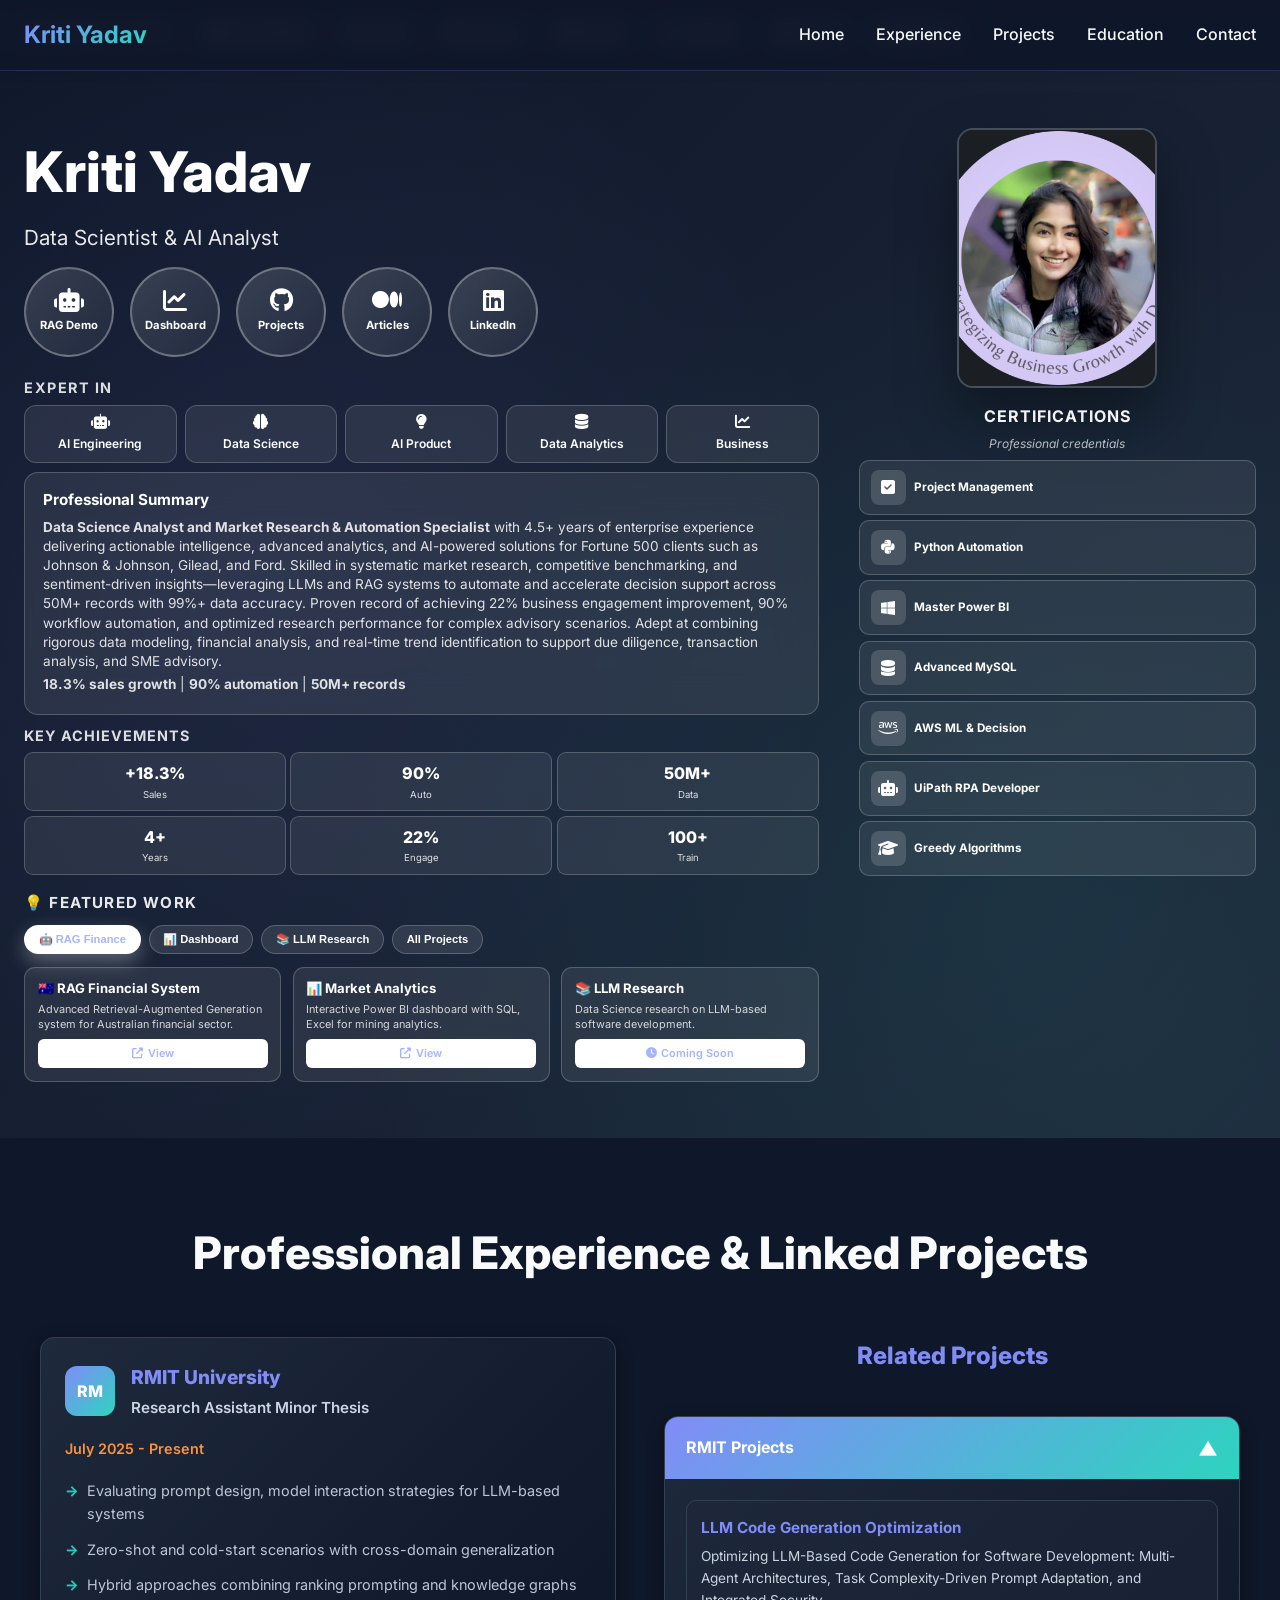
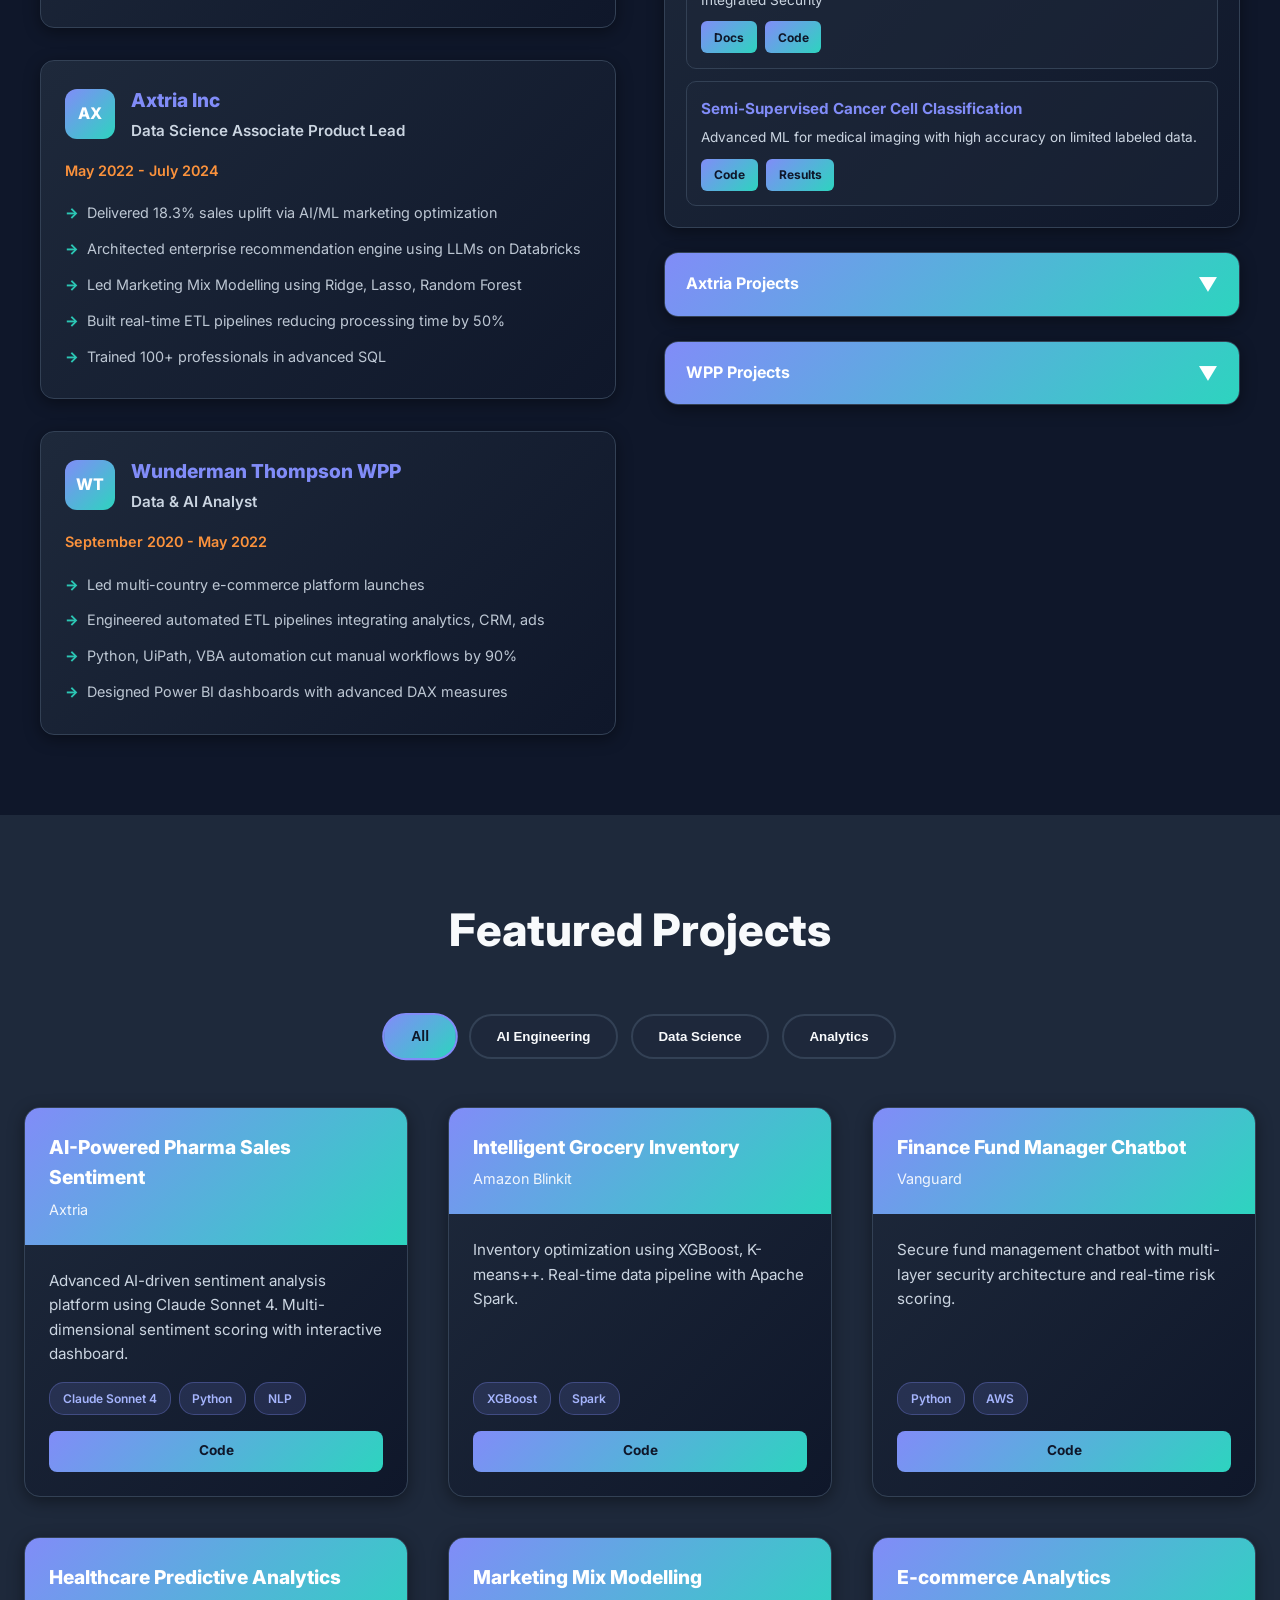
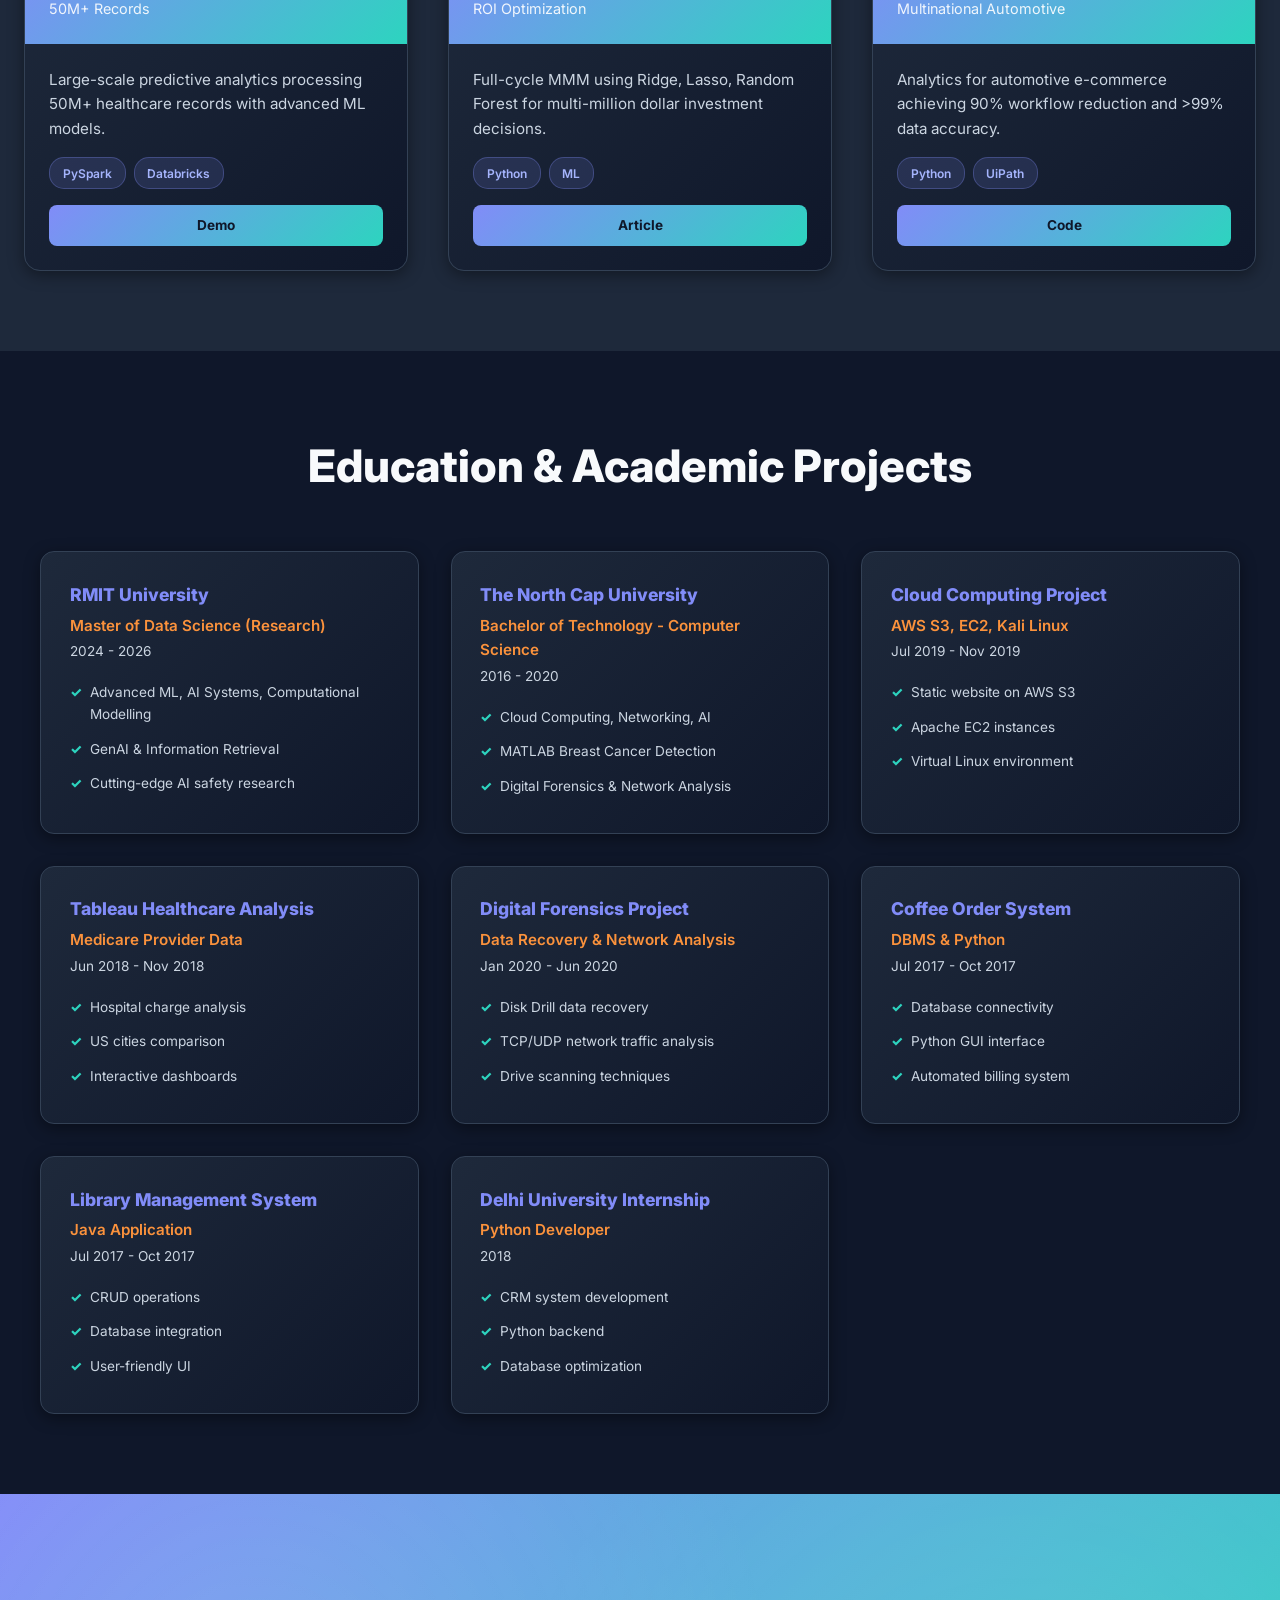
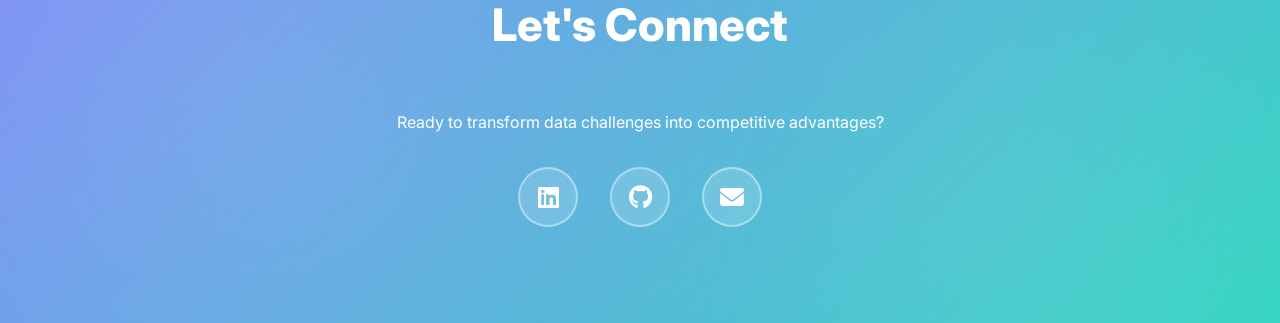
==== commit 19ee307b: "Revise professional summary in index.html Updated professional summary to reflect enhanced experienc" ====
--- a/index.html
+++ b/index.html
@@ -1576,7 +1576,7 @@
 
                     <div class="professional-summary">
                         <h3>Professional Summary</h3>
-                        <p><strong>Data Scientist & AI Analyst</strong> with 4+ years developing ML, NLP solutions.</p>
+                        <p><strong>Data Science Analyst and Market Research & Automation Specialist</strong> with 4.5+ years of enterprise experience delivering actionable intelligence, advanced analytics, and AI-powered solutions for Fortune 500 clients such as Johnson & Johnson, Gilead, and Ford. Skilled in systematic market research, competitive benchmarking, and sentiment-driven insights—leveraging LLMs and RAG systems to automate and accelerate decision support across 50M+ records with 99%+ data accuracy. Proven record of achieving 22% business engagement improvement, 90% workflow automation, and optimized research performance for complex advisory scenarios. Adept at combining rigorous data modeling, financial analysis, and real-time trend identification to support due diligence, transaction analysis, and SME advisory.</p>
                         <p><strong>18.3% sales growth</strong> | <strong>90% automation</strong> | <strong>50M+ records</strong></p>
                     </div>
 
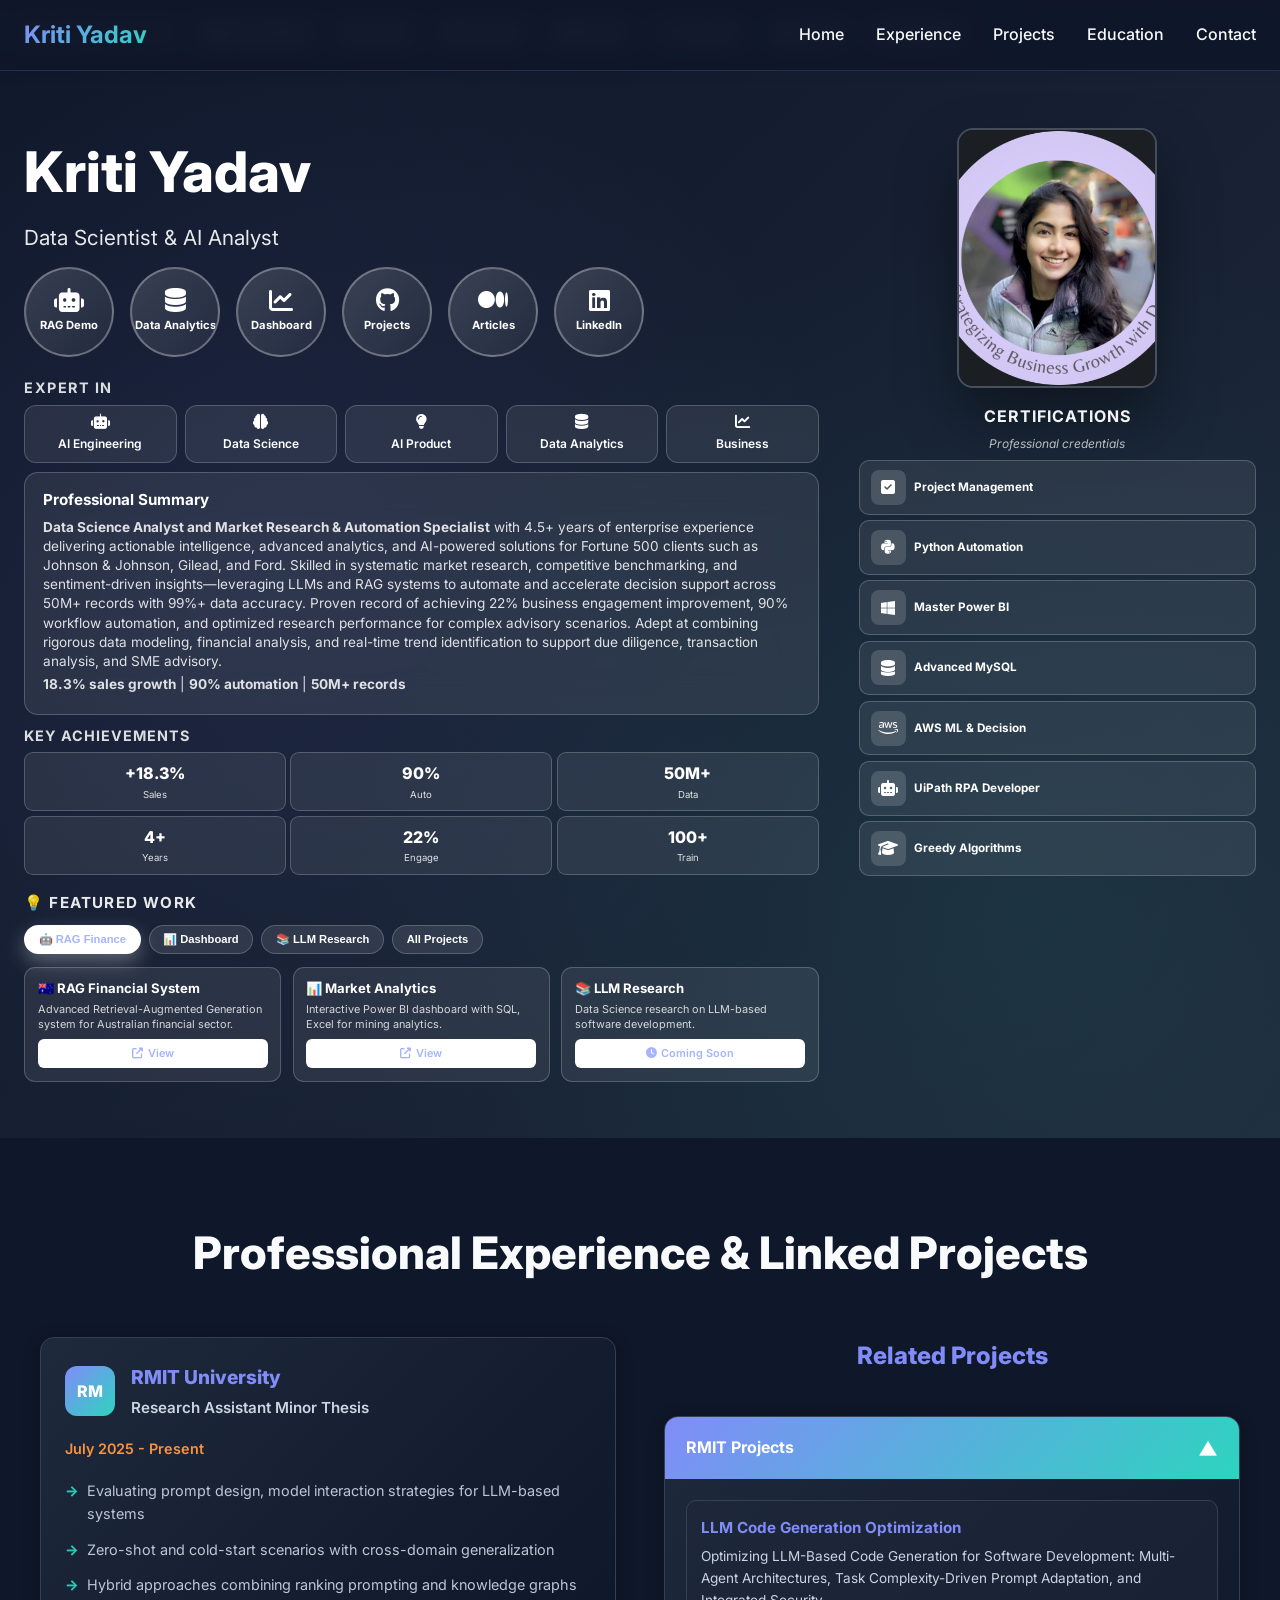
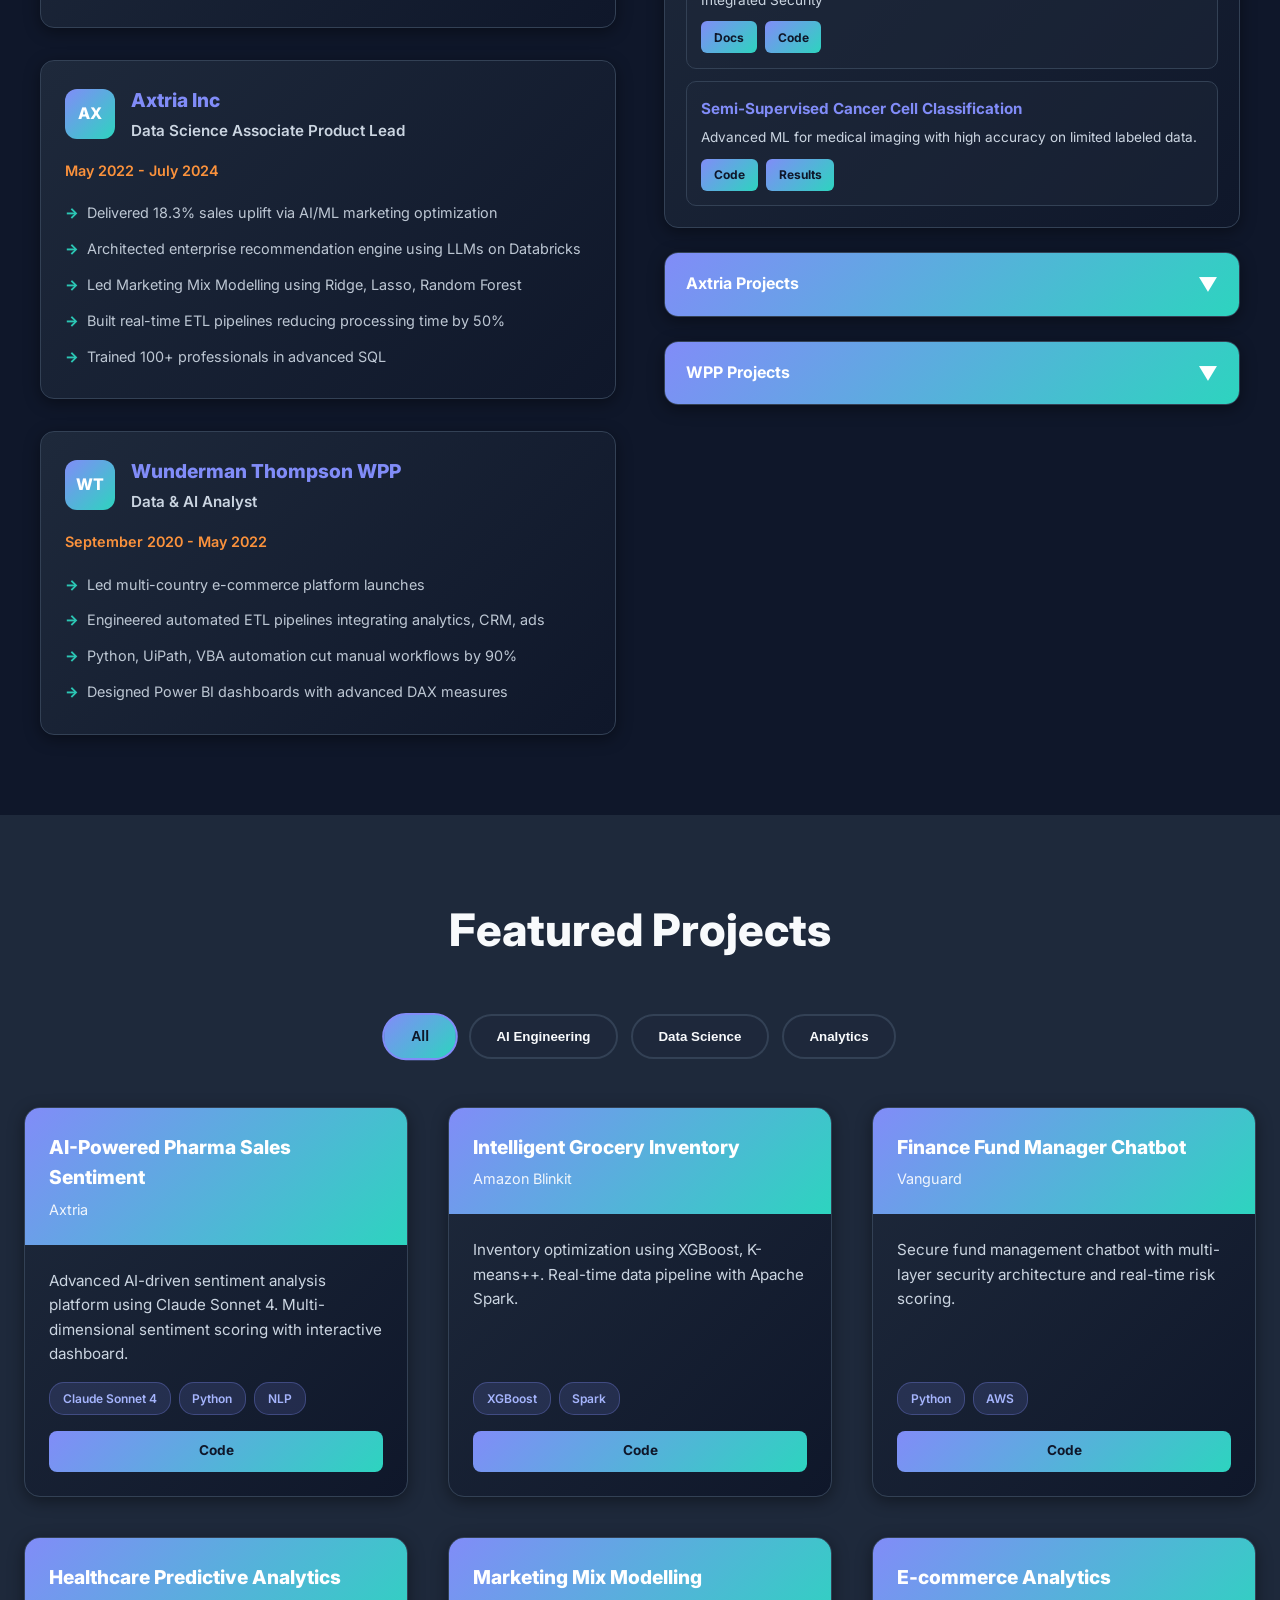
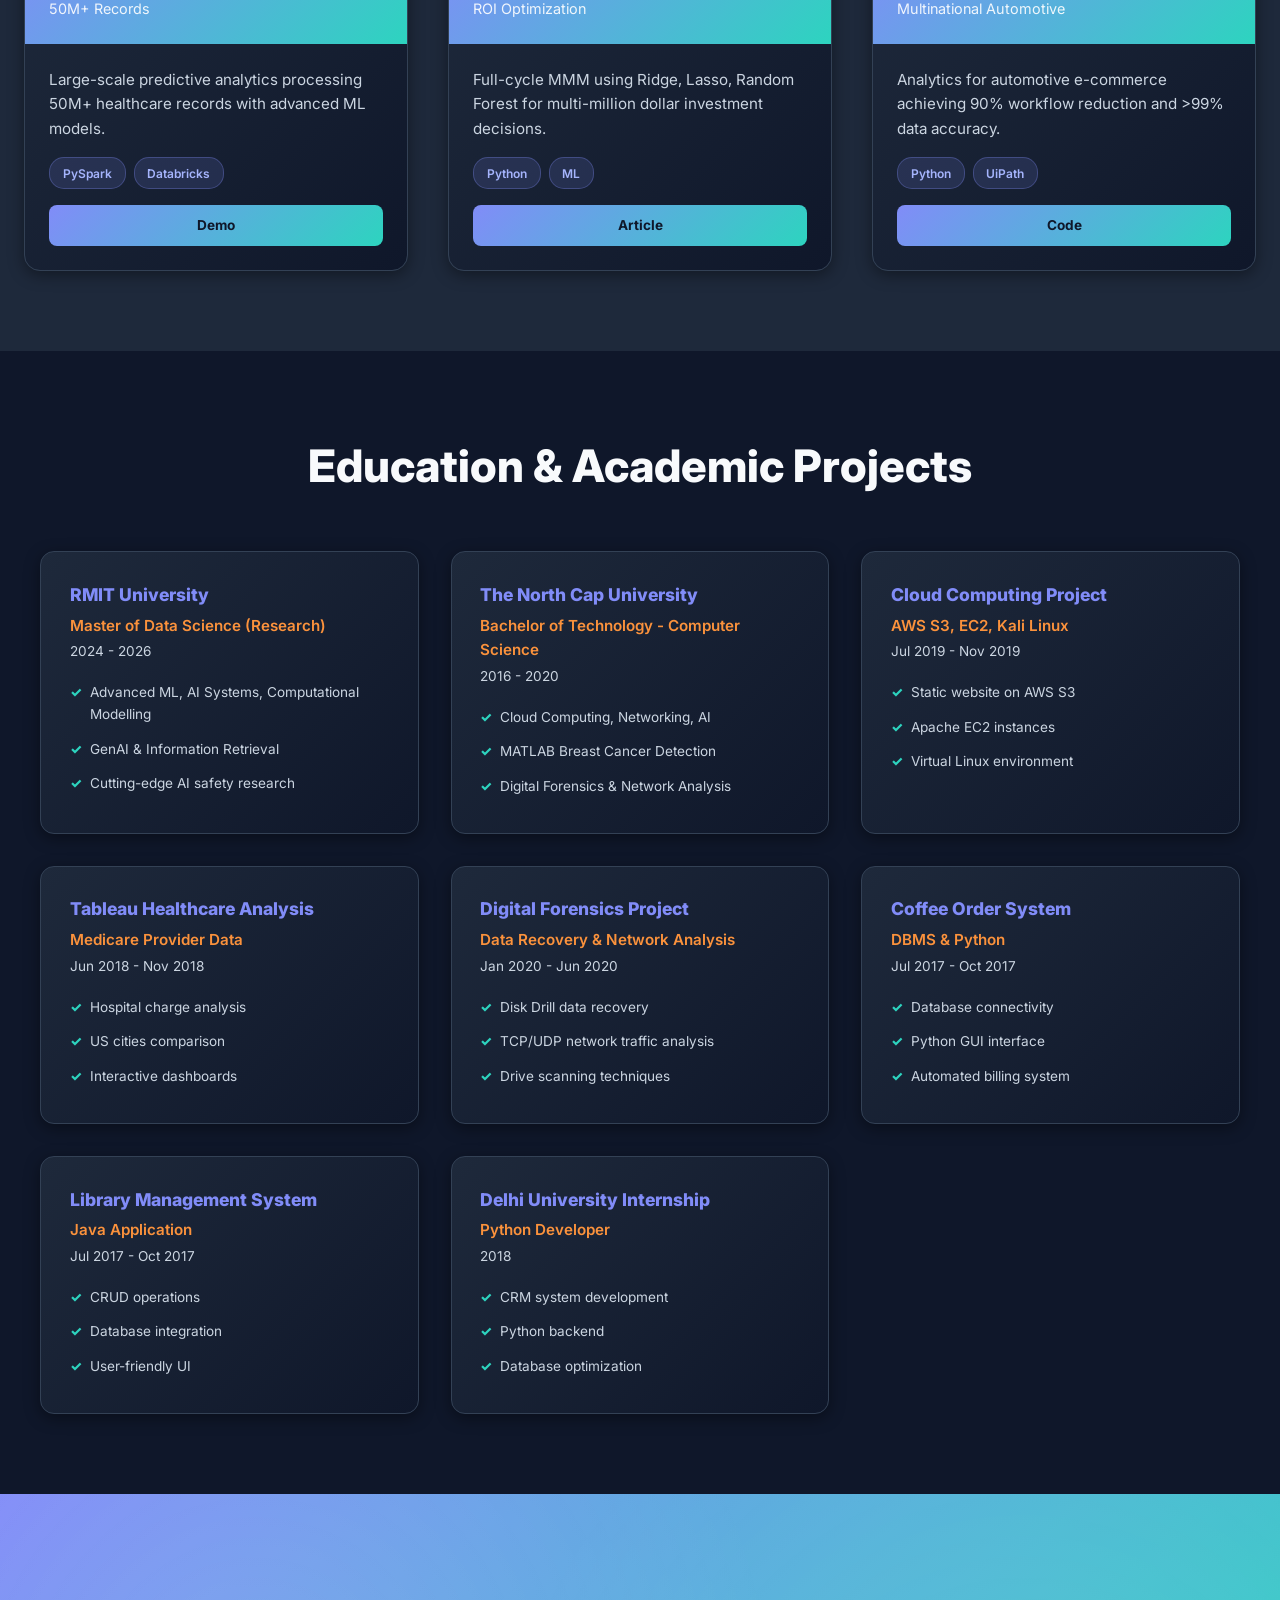
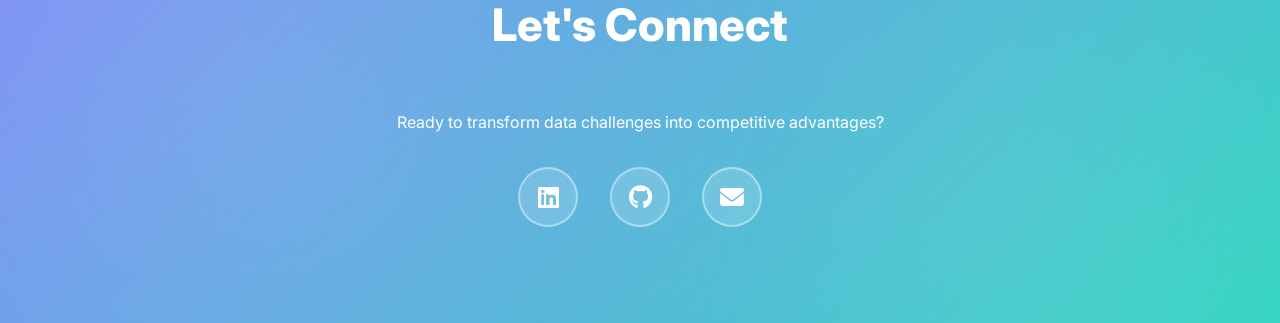
==== commit 5166c0cf: "Add Data Analytics link to index.html" ====
--- a/index.html
+++ b/index.html
@@ -1458,6 +1458,10 @@
                         <a href="https://kriti-data-business.github.io/Portfolio/australian-financial-rag-rfp.html" target="_blank" class="action-circle" title="RAG Financial Demo">
                             <i class="fas fa-robot"></i>
                             <span>RAG Demo</span>
+                        </a>
+                        <a href="https://kriti-data-business.github.io/Portfolio/Portfolio-Case-Study-for-Construction-Property-Operations.html" target="_blank" class="action-circle" title="Data Quality & Workflow Optimisation">
+                            <i class="fas fa-database"></i>
+                            <span>Data Analytics</span>
                         </a>
                         <a href="https://kriti-data-business.github.io/Portfolio/Mining-Analytics-Dashboard.html" target="_blank" class="action-circle" title="Dashboard Analytics">
                             <i class="fas fa-chart-line"></i>
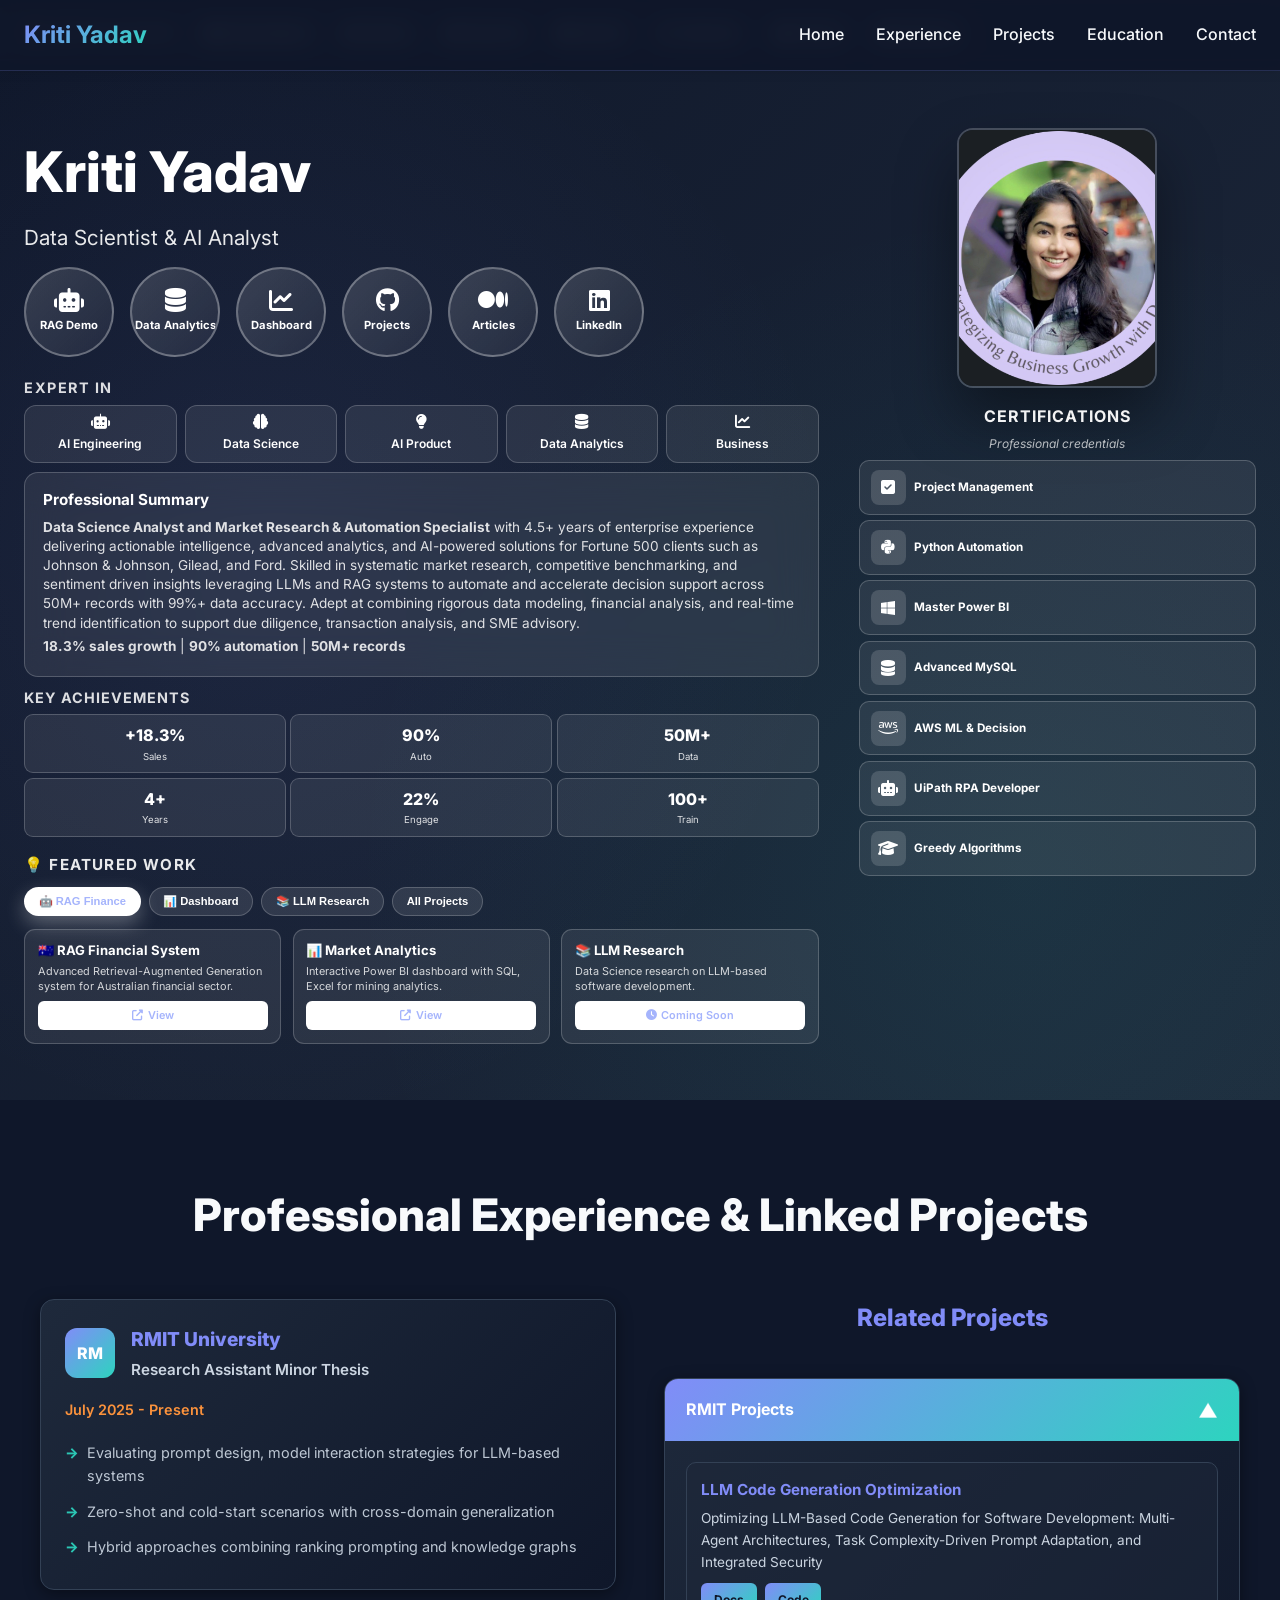
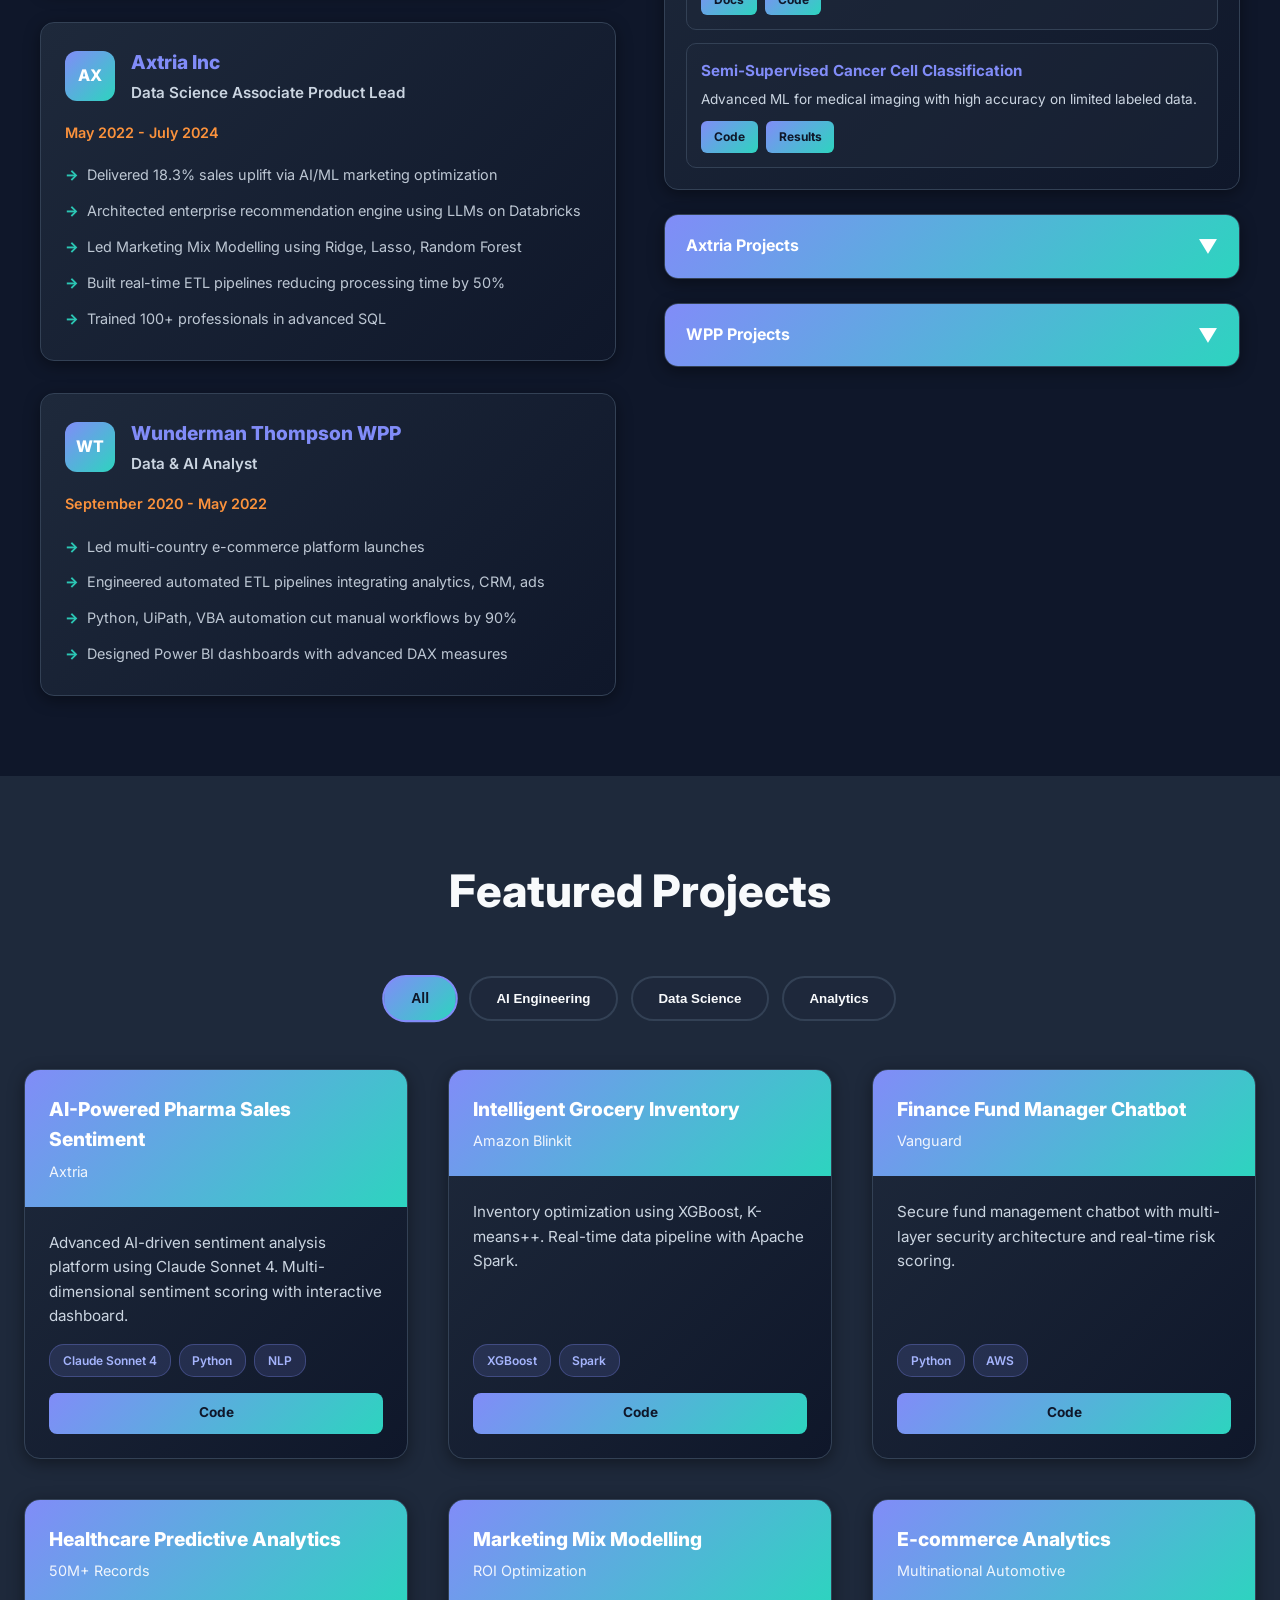
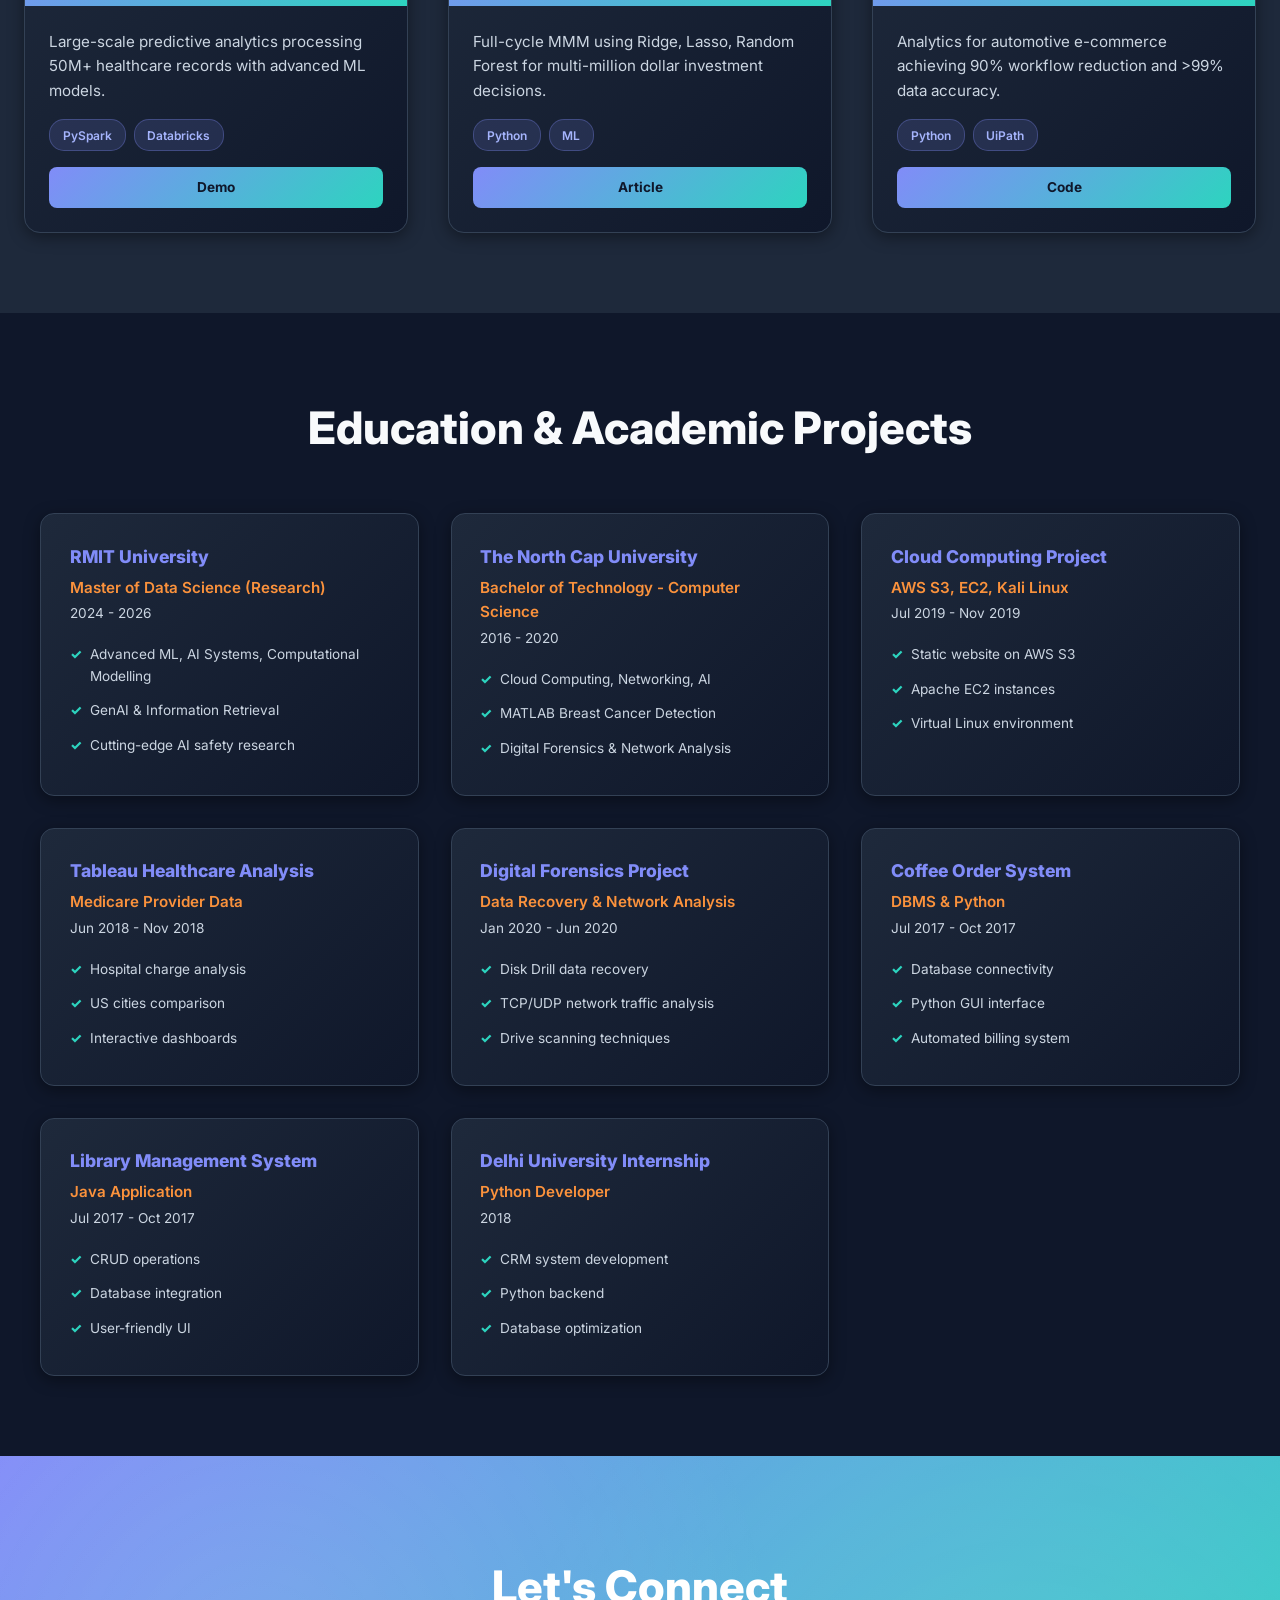
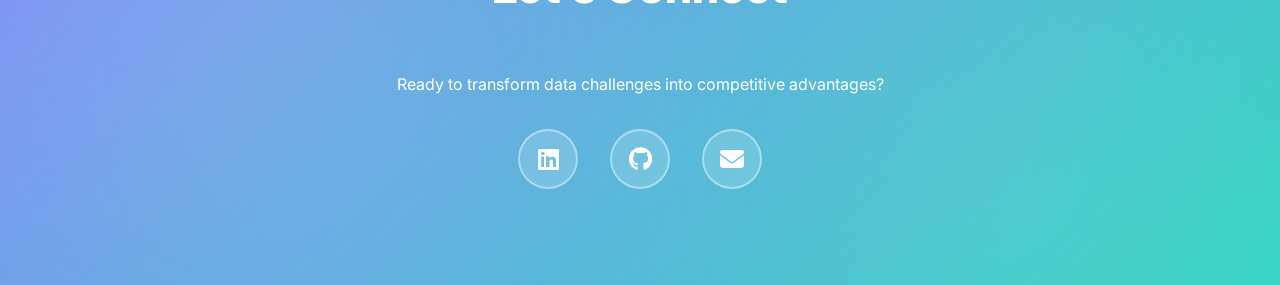
==== commit ebbafed2: "Update index.html" ====
--- a/index.html
+++ b/index.html
@@ -1580,7 +1580,7 @@
 
                     <div class="professional-summary">
                         <h3>Professional Summary</h3>
-                        <p><strong>Data Science Analyst and Market Research & Automation Specialist</strong> with 4.5+ years of enterprise experience delivering actionable intelligence, advanced analytics, and AI-powered solutions for Fortune 500 clients such as Johnson & Johnson, Gilead, and Ford. Skilled in systematic market research, competitive benchmarking, and sentiment-driven insights—leveraging LLMs and RAG systems to automate and accelerate decision support across 50M+ records with 99%+ data accuracy. Proven record of achieving 22% business engagement improvement, 90% workflow automation, and optimized research performance for complex advisory scenarios. Adept at combining rigorous data modeling, financial analysis, and real-time trend identification to support due diligence, transaction analysis, and SME advisory.</p>
+                        <p><strong>Data Science Analyst and Market Research & Automation Specialist</strong> with 4.5+ years of enterprise experience delivering actionable intelligence, advanced analytics, and AI-powered solutions for Fortune 500 clients such as Johnson & Johnson, Gilead, and Ford. Skilled in systematic market research, competitive benchmarking, and sentiment driven insights leveraging LLMs and RAG systems to automate and accelerate decision support across 50M+ records with 99%+ data accuracy.  Adept at combining rigorous data modeling, financial analysis, and real-time trend identification to support due diligence, transaction analysis, and SME advisory.</p>
                         <p><strong>18.3% sales growth</strong> | <strong>90% automation</strong> | <strong>50M+ records</strong></p>
                     </div>
 
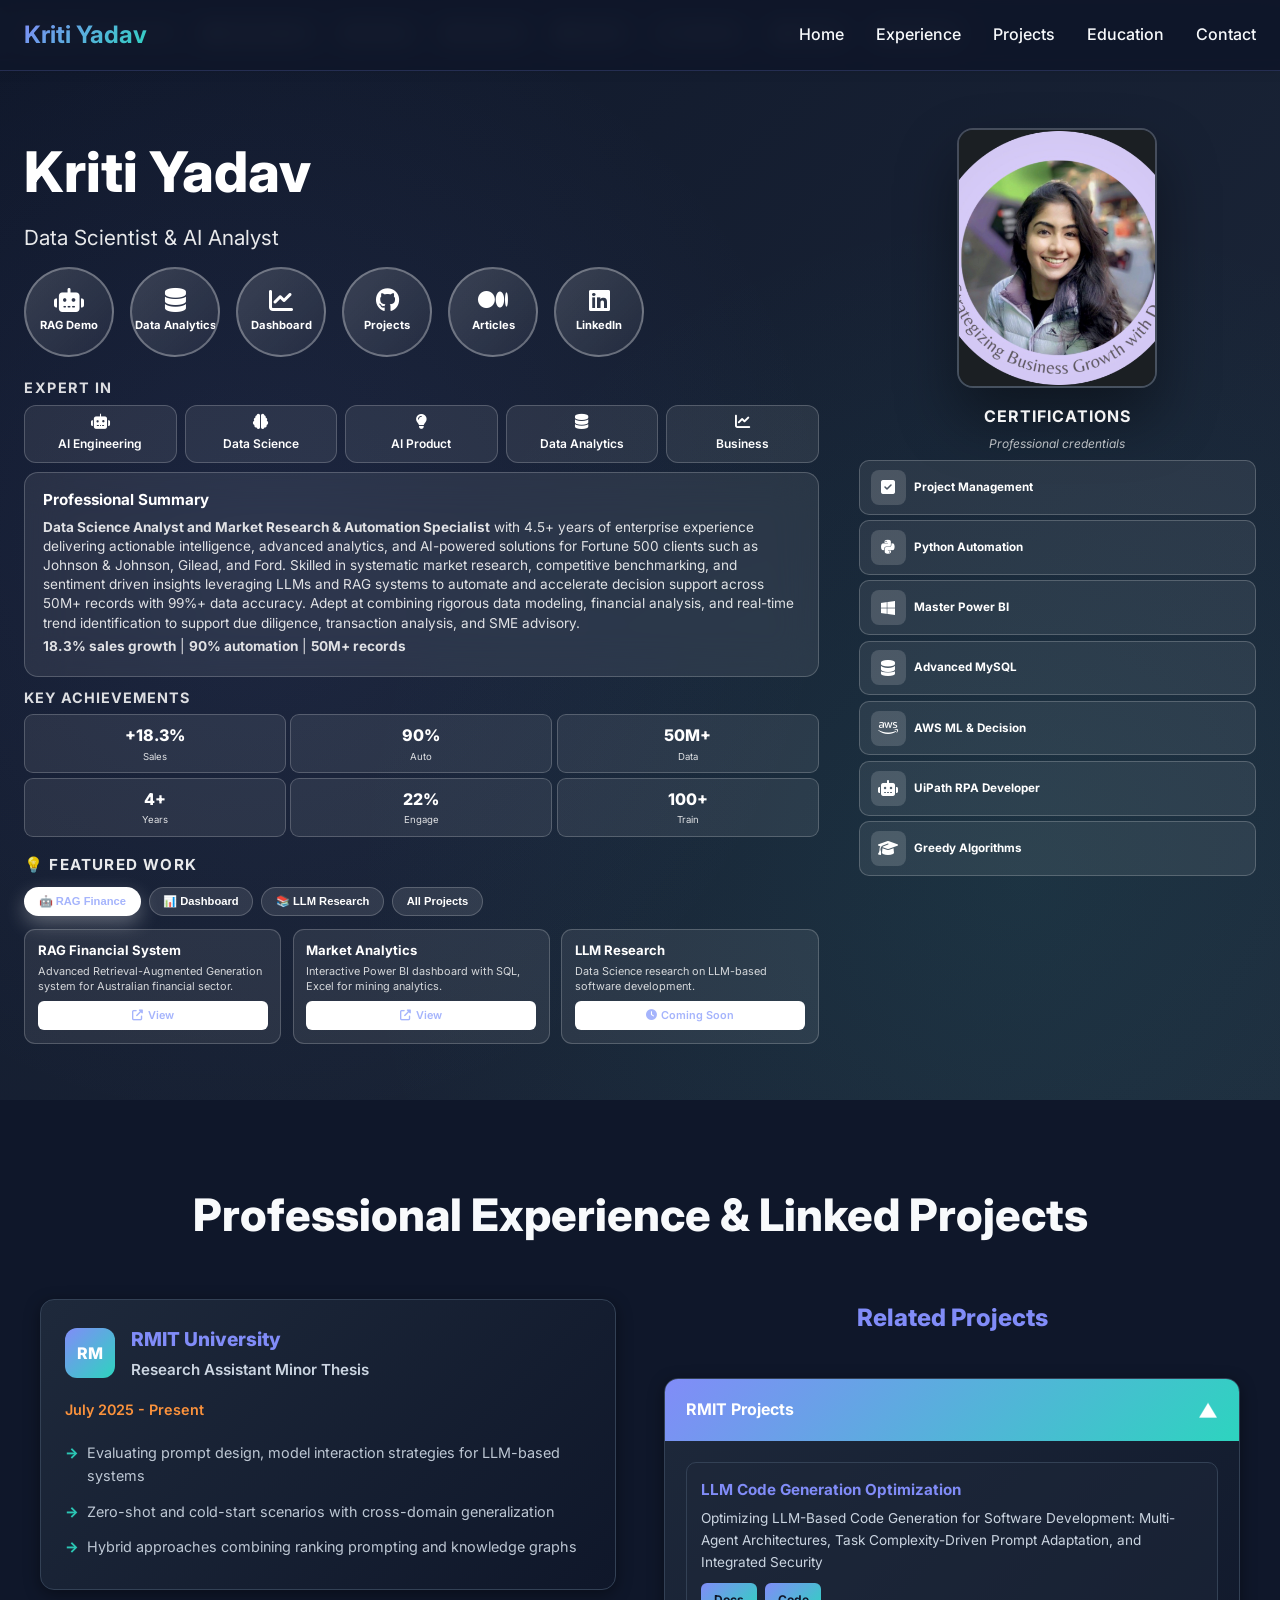
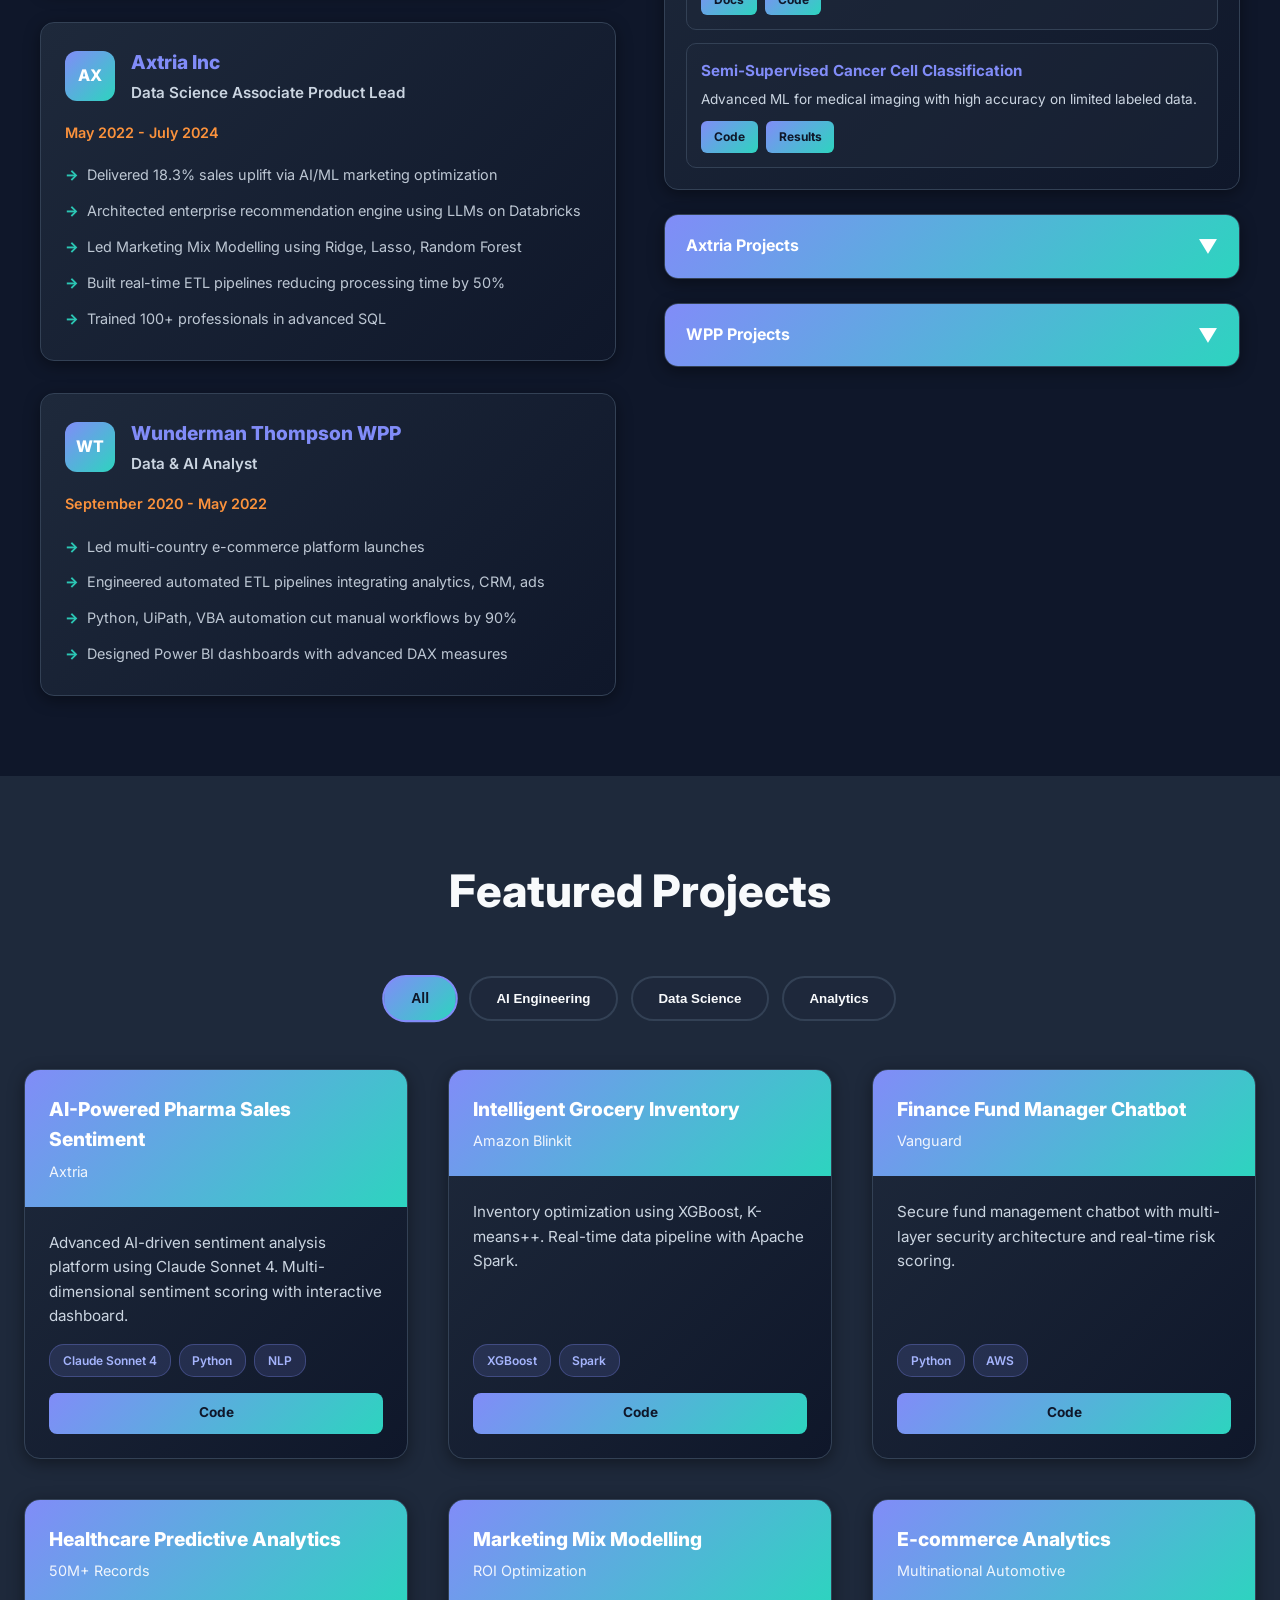
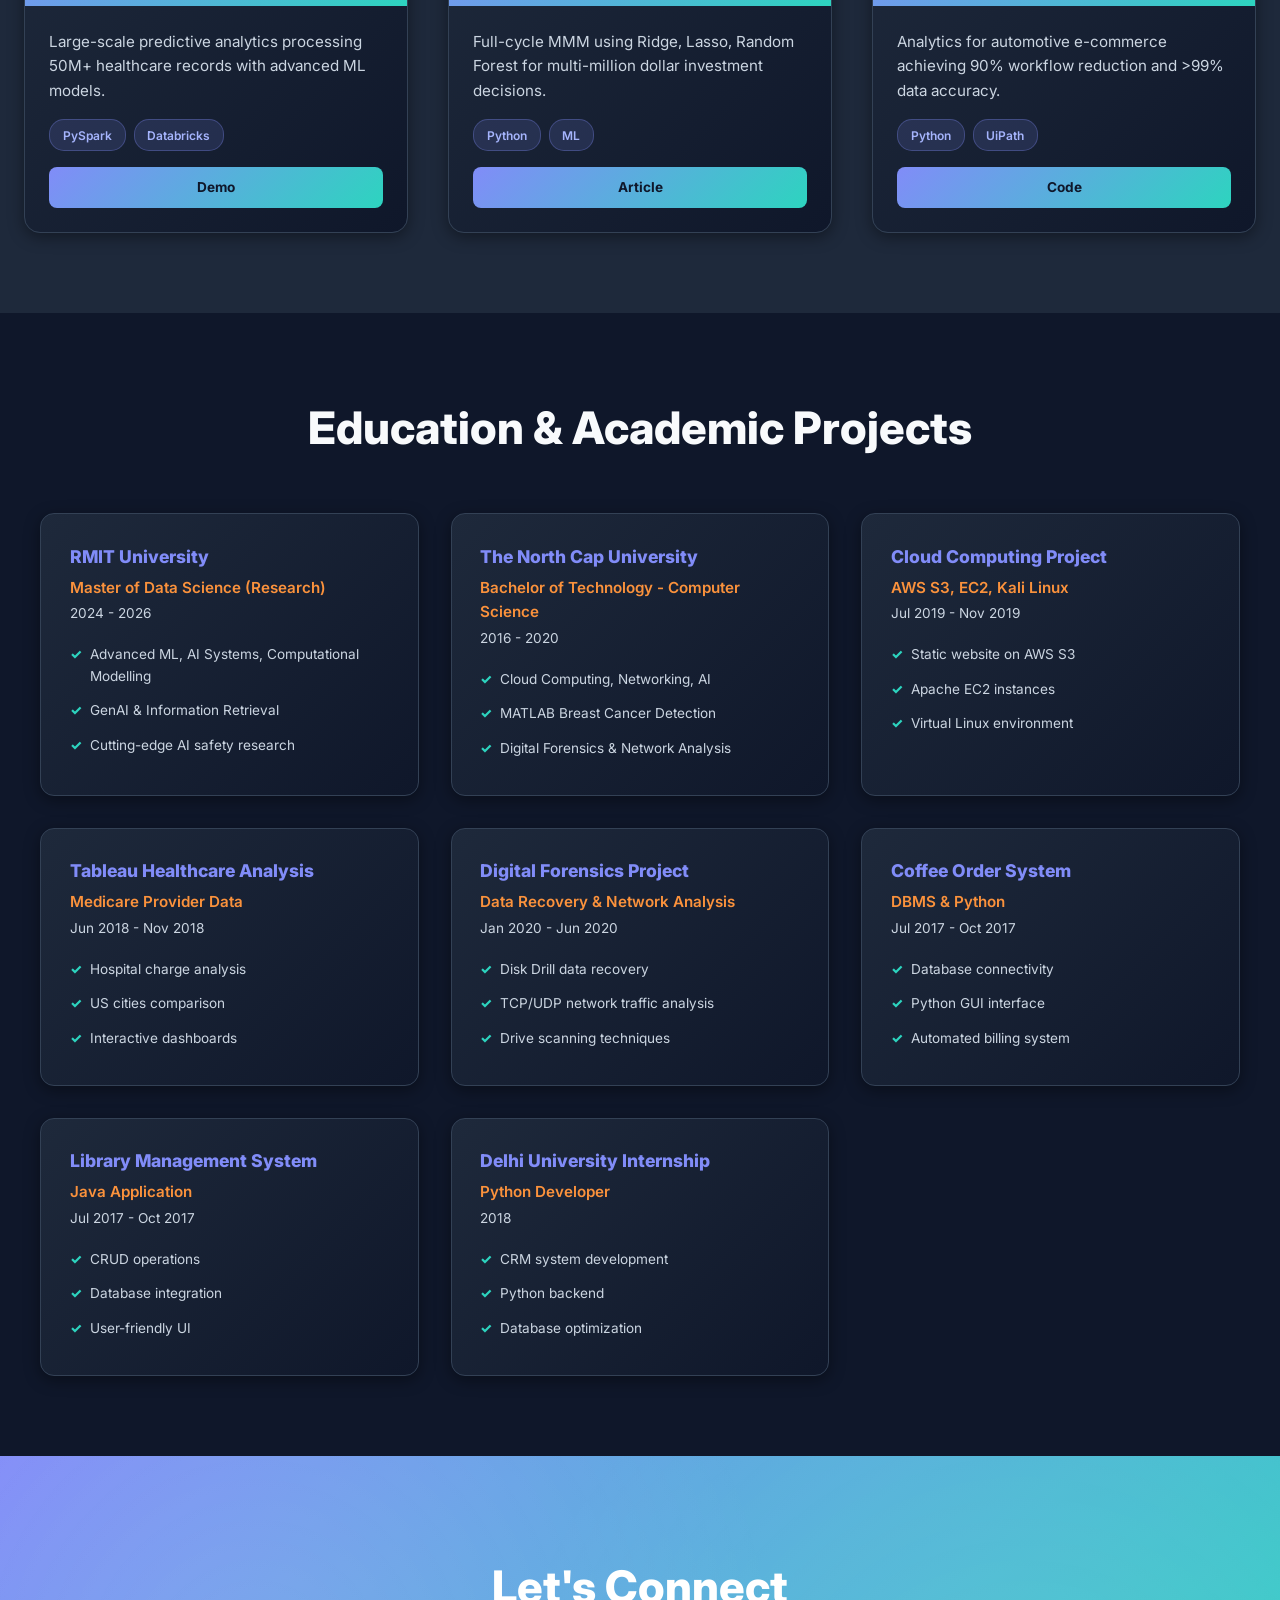
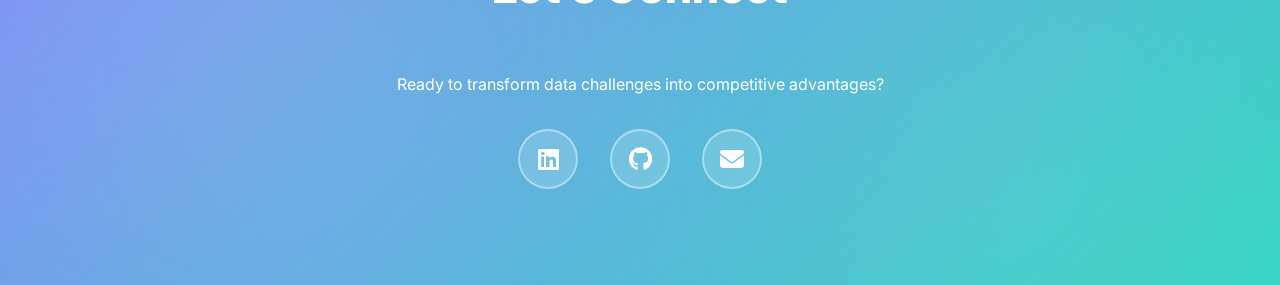
==== commit 39faf62f: "Remove emojis from project titles in index.html" ====
--- a/index.html
+++ b/index.html
@@ -1608,17 +1608,17 @@
                         <div class="projects-display">
                             <!-- Only 3 projects here - RAG, Dashboard, LLM Research -->
                             <div class="project-card-mini" data-project="rag">
-                                <div class="project-mini-title">🇦🇺 RAG Financial System</div>
+                                <div class="project-mini-title">RAG Financial System</div>
                                 <div class="project-mini-description">Advanced Retrieval-Augmented Generation system for Australian financial sector.</div>
                                 <a href="https://kriti-data-business.github.io/Portfolio/australian-financial-rag-rfp.html" target="_blank" class="project-mini-link"><i class="fas fa-external-link-alt"></i>View</a>
                             </div>
                             <div class="project-card-mini" data-project="dashboard">
-                                <div class="project-mini-title">📊 Market Analytics</div>
+                                <div class="project-mini-title">Market Analytics</div>
                                 <div class="project-mini-description">Interactive Power BI dashboard with SQL, Excel for mining analytics.</div>
                                 <a href="https://kriti-data-business.github.io/Portfolio/Mining-Analytics-Dashboard.html" target="_blank" class="project-mini-link"><i class="fas fa-external-link-alt"></i>View</a>
                             </div>
                             <div class="project-card-mini" data-project="research">
-                                <div class="project-mini-title">📚 LLM Research</div>
+                                <div class="project-mini-title">LLM Research</div>
                                 <div class="project-mini-description">Data Science research on LLM-based software development.</div>
                                 <a href="#" class="project-mini-link"><i class="fas fa-clock"></i>Coming Soon</a>
                             </div>
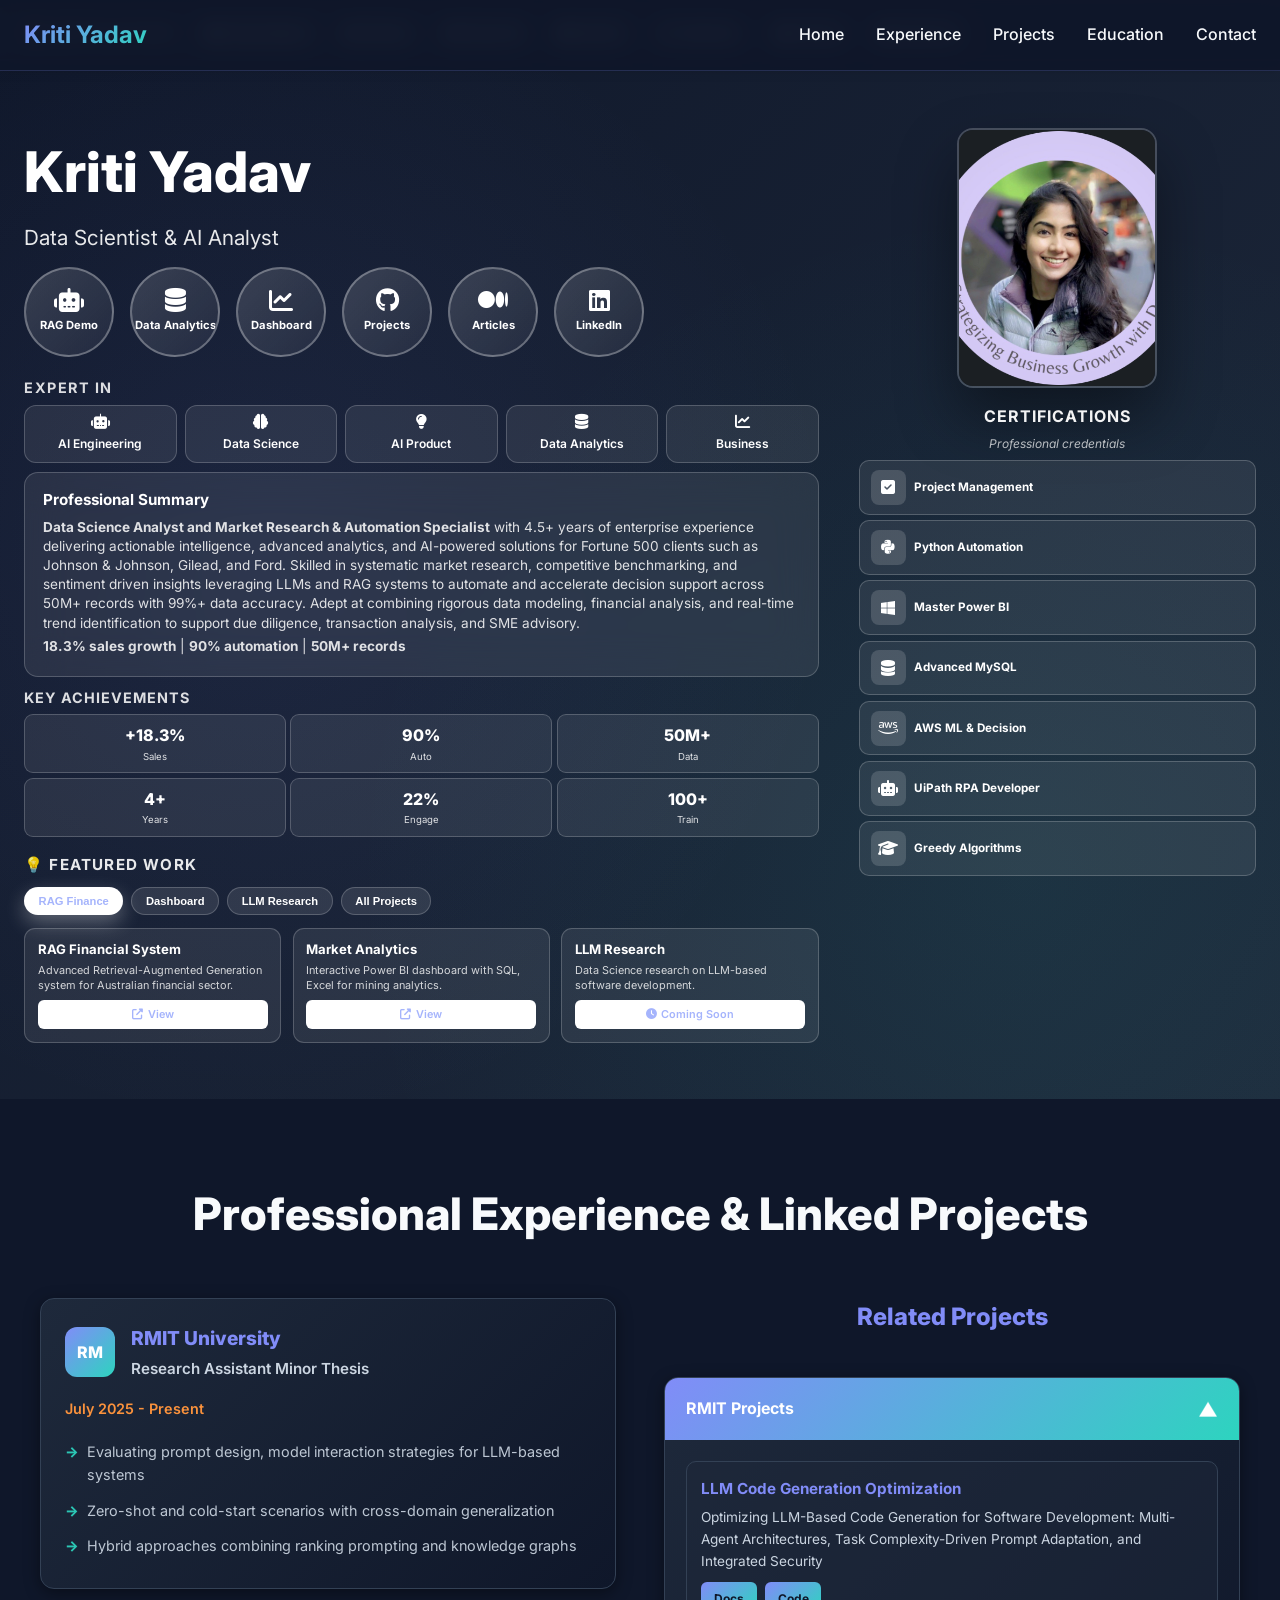
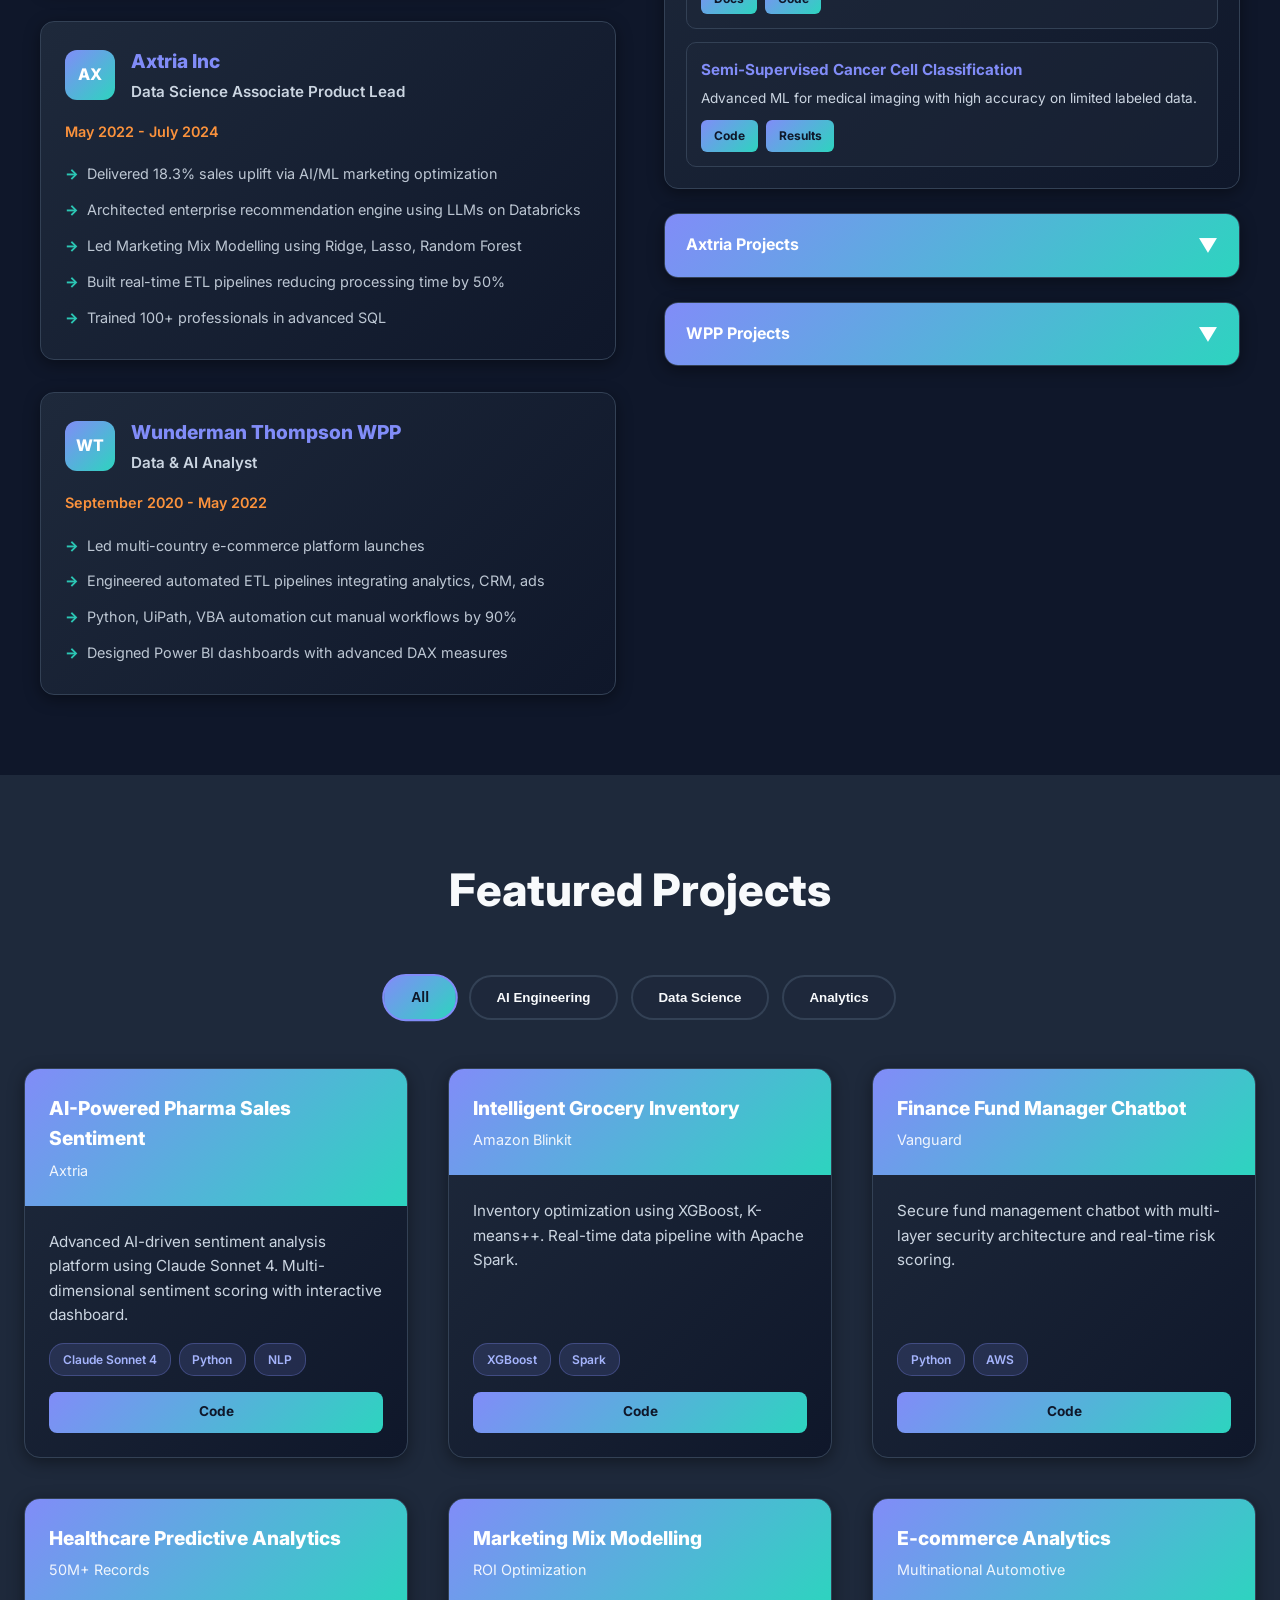
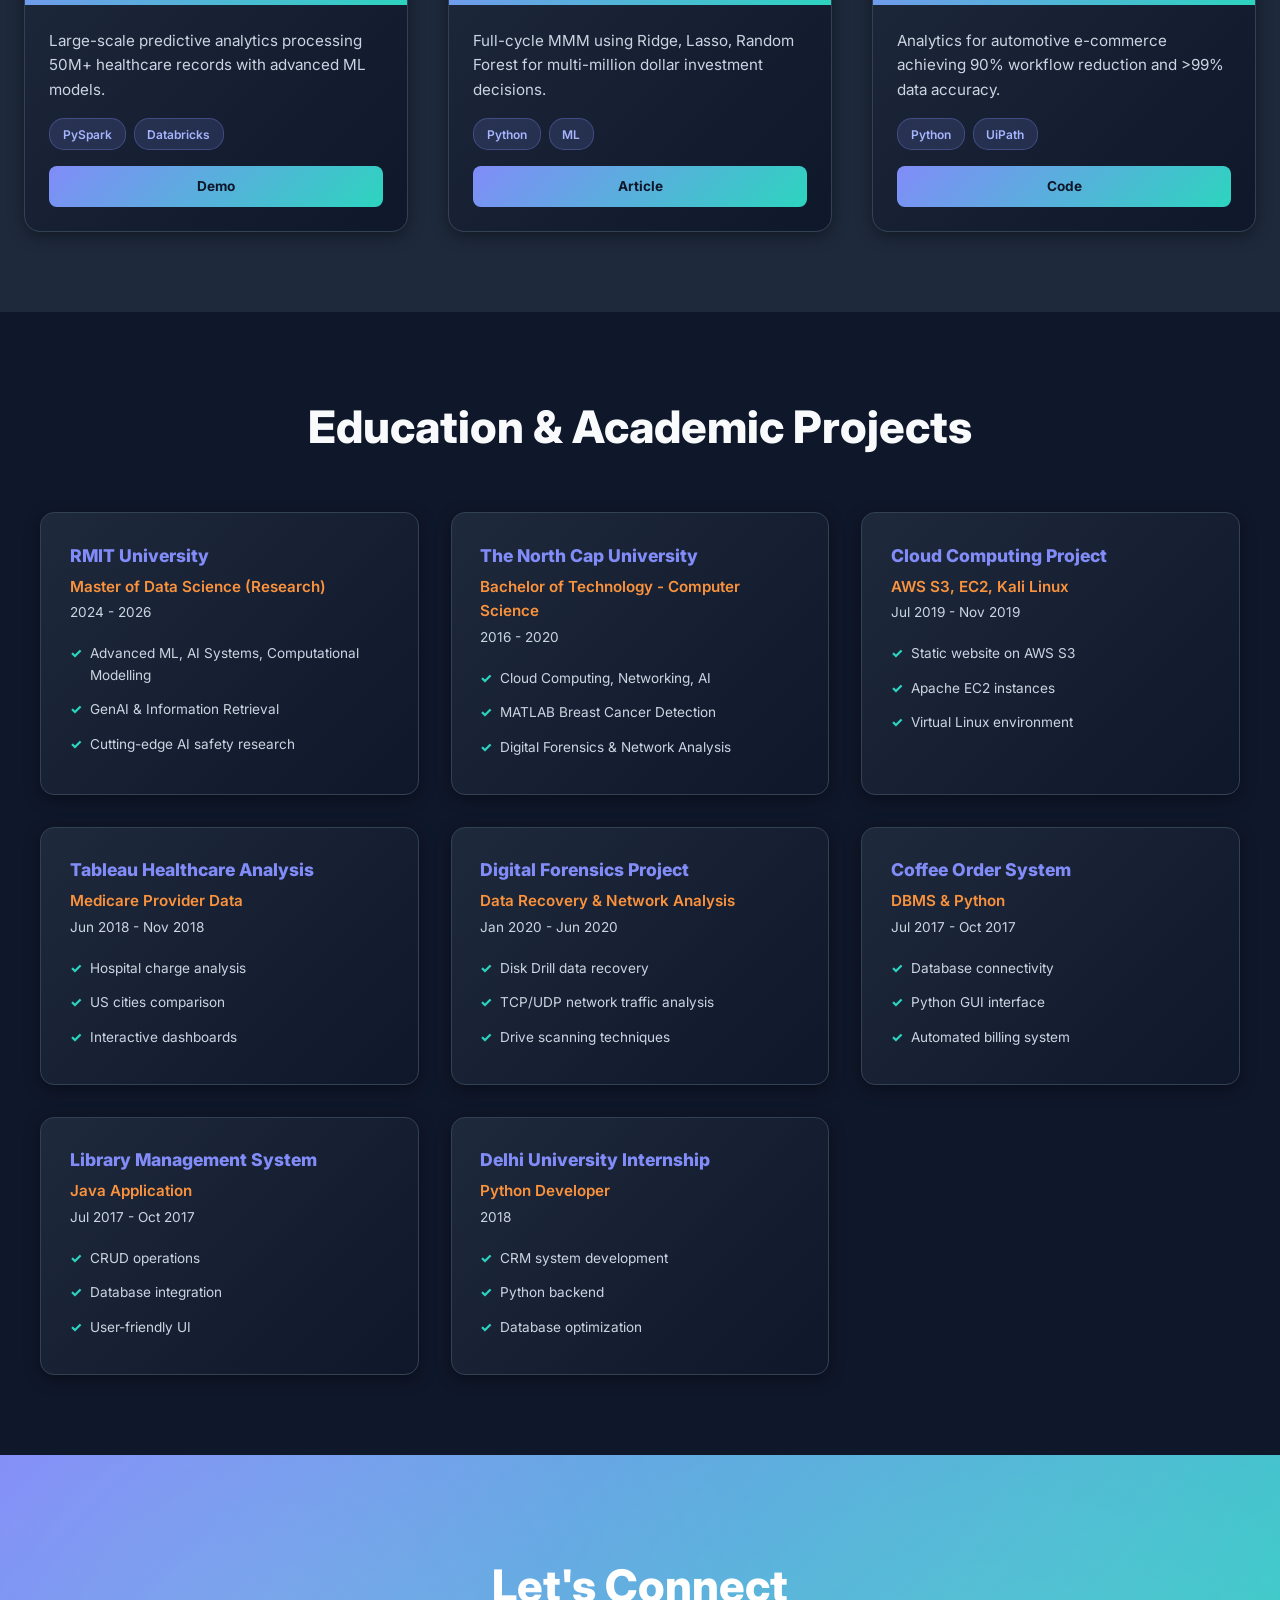
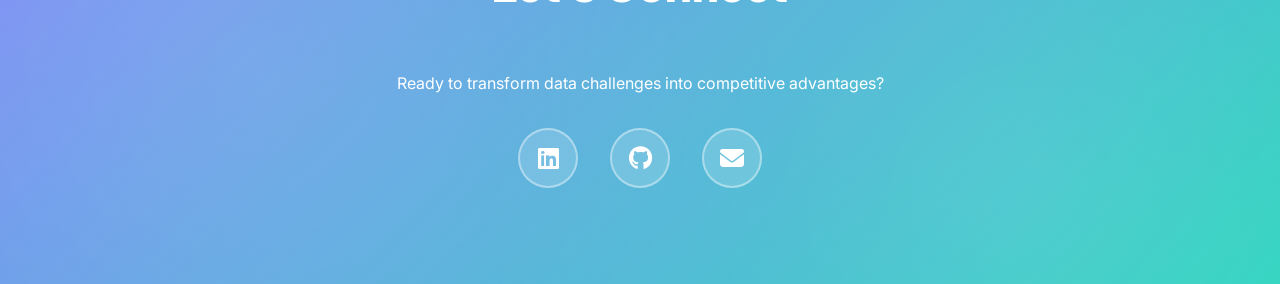
==== commit 4cf52e99: "Remove emojis from featured project tabs Updated project tab buttons to remove emojis and improve re" ====
--- a/index.html
+++ b/index.html
@@ -1600,9 +1600,9 @@
                     <div class="featured-projects-section">
                         <h3>💡 Featured Work</h3>
                         <div class="projects-tabs">
-                            <button class="project-tab active" data-filter="rag">🤖 RAG Finance</button>
-                            <button class="project-tab" data-filter="dashboard">📊 Dashboard</button>
-                            <button class="project-tab" data-filter="research">📚 LLM Research</button>
+                            <button class="project-tab active" data-filter="rag">RAG Finance</button>
+                            <button class="project-tab" data-filter="dashboard">Dashboard</button>
+                            <button class="project-tab" data-filter="research">LLM Research</button>
                             <button class="project-tab" data-filter="all" onclick="scrollToProjects(event)">All Projects</button>
                         </div>
                         <div class="projects-display">
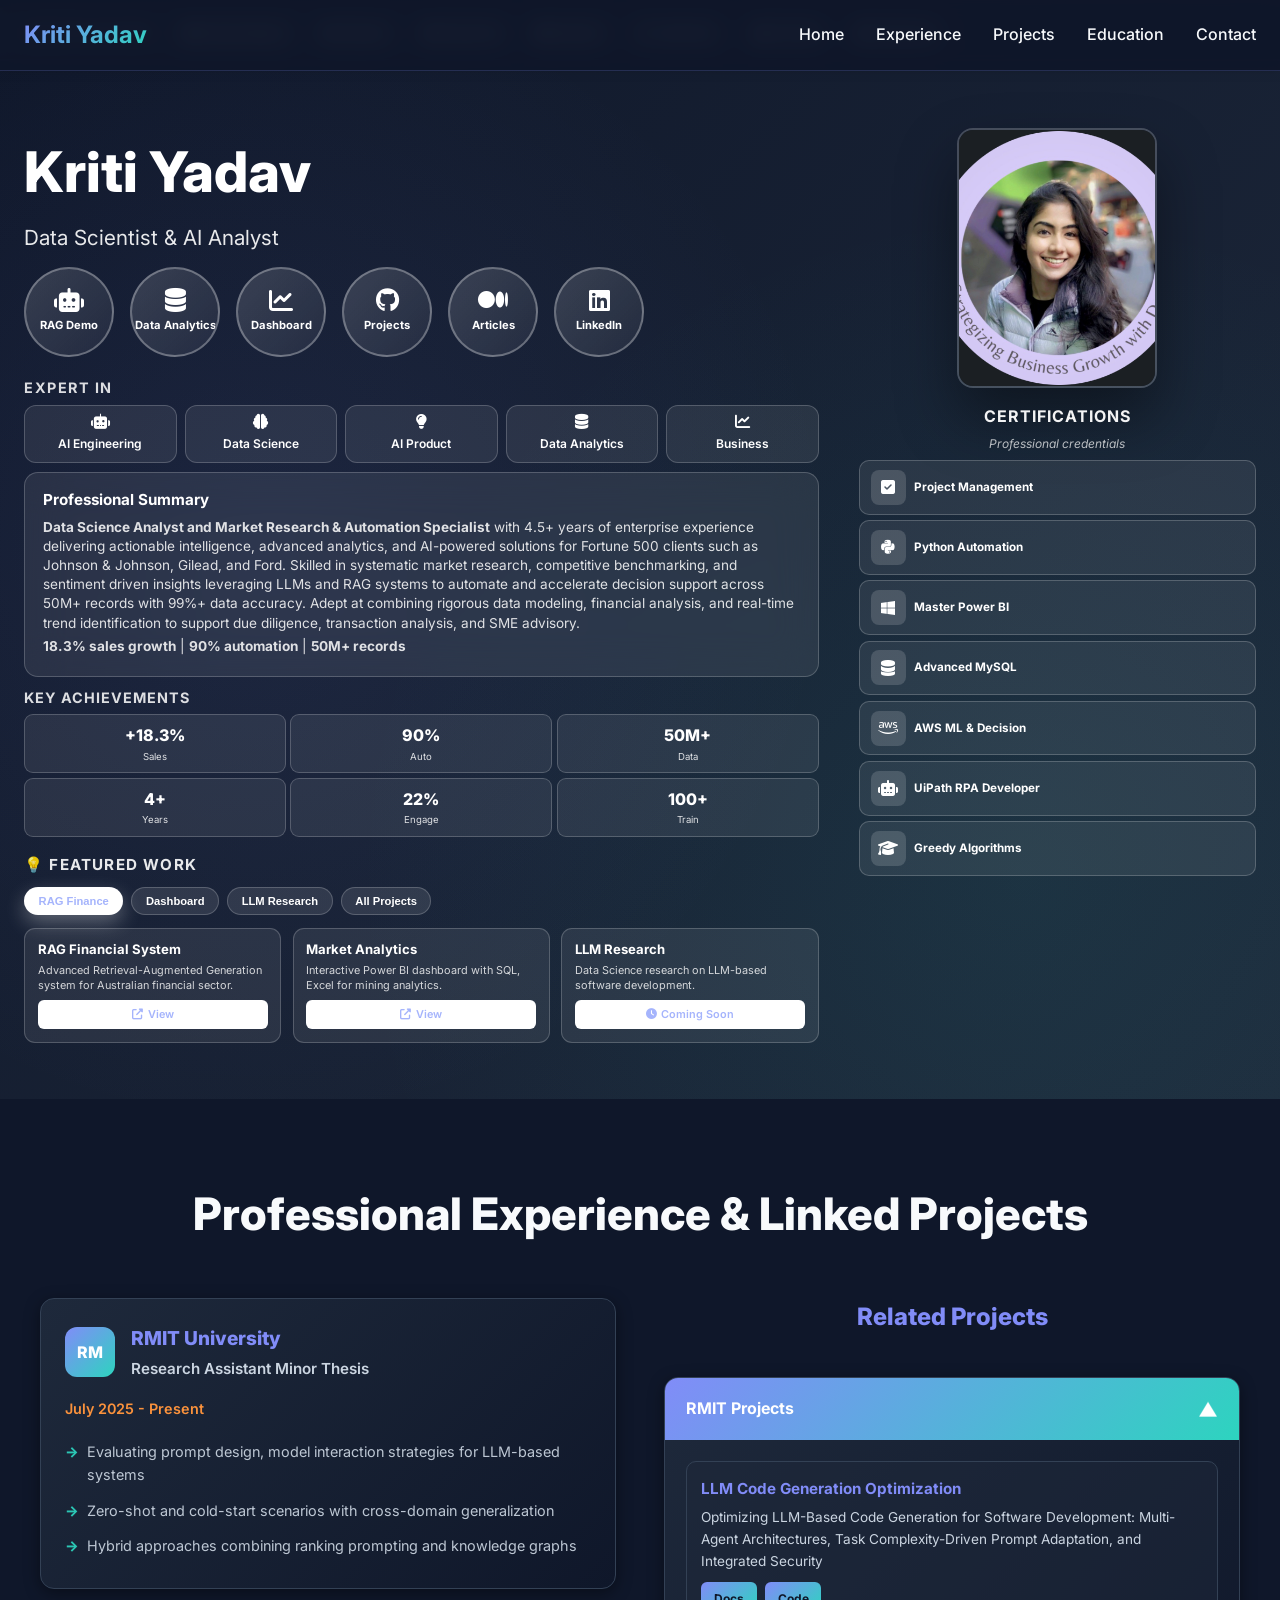
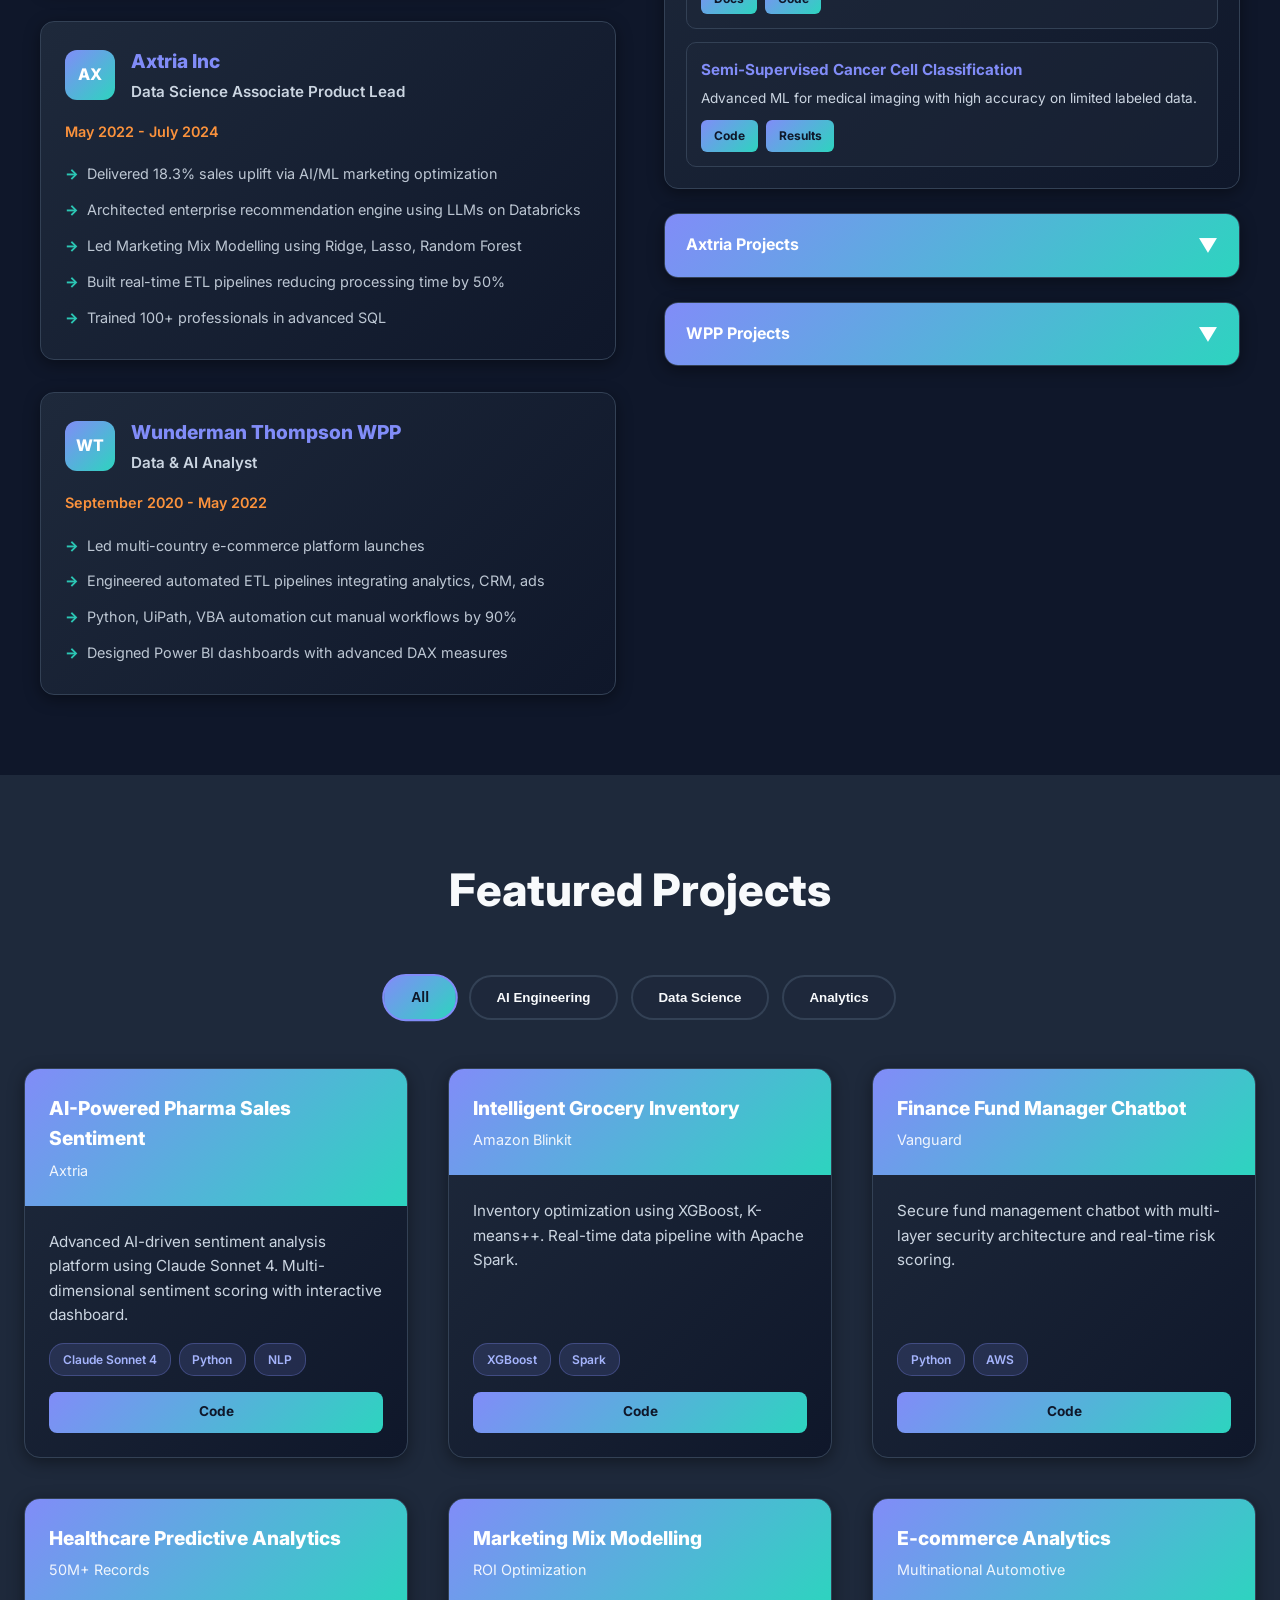
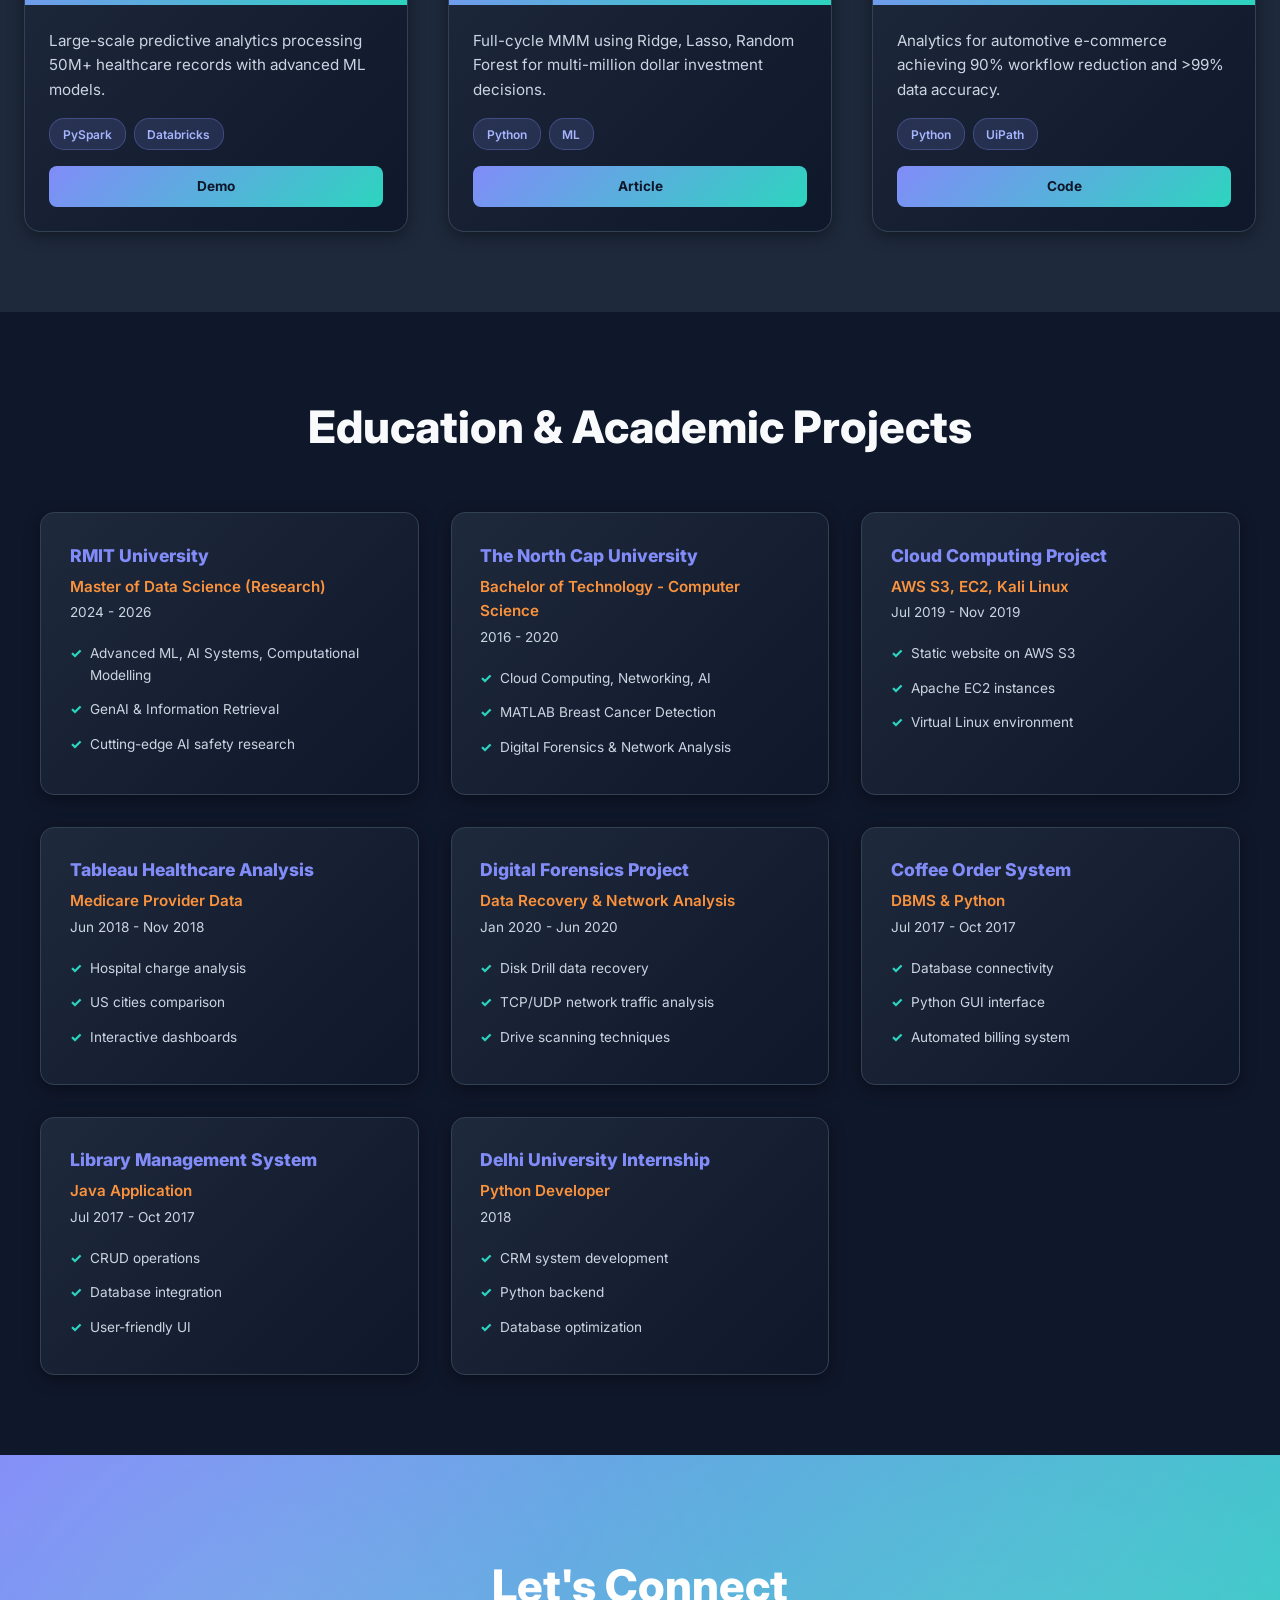
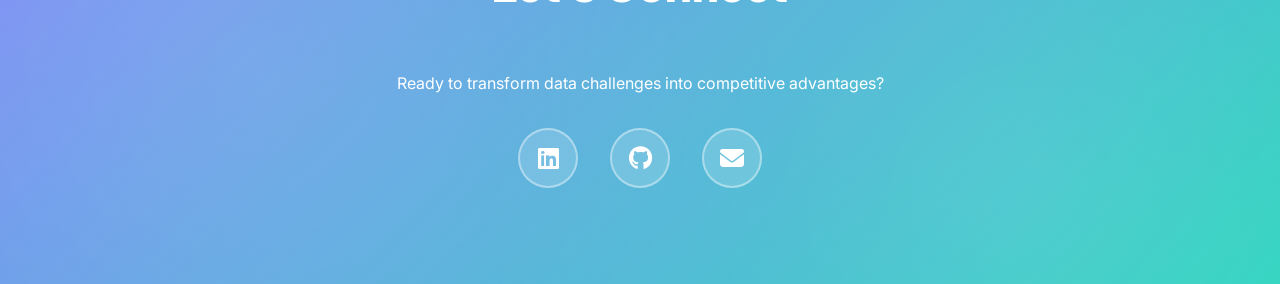
==== commit 2c33c63d: "Fix certification bar title text" ====
--- a/index.html
+++ b/index.html
@@ -1434,7 +1434,7 @@
     <!-- Sticky Certification Bar -->
     <div class="cert-bar" id="certBar">
         <div class="cert-bar-content">
-            <span class="cert-bar-title">📜 Certifications:</span>
+            <span class="cert-bar-title">Certifications:</span>
             <a href="https://www.udemy.com/share/101xga3@uI2IlE-_-5vxT2WxJZuRXIDiVPz3k0hCsEuZpTdZMZZqFmgVLUSe2kOlAO79OseW/" target="_blank" class="cert-badge"><i class="fas fa-check-square"></i><span>Project Mgmt</span></a>
             <a href="https://www.linkedin.com/learning/certificates/1c77fc05f18459c7e28b7d7b65f2518fc138f53f95c548d8de56f40c1e304602" target="_blank" class="cert-badge"><i class="fab fa-python"></i><span>Python</span></a>
             <a href="https://www.udemy.com/certificate/UC-dcd1efcc-4de8-414f-95f3-24b8e2d6e57a/" target="_blank" class="cert-badge"><i class="fab fa-windows"></i><span>Power BI</span></a>
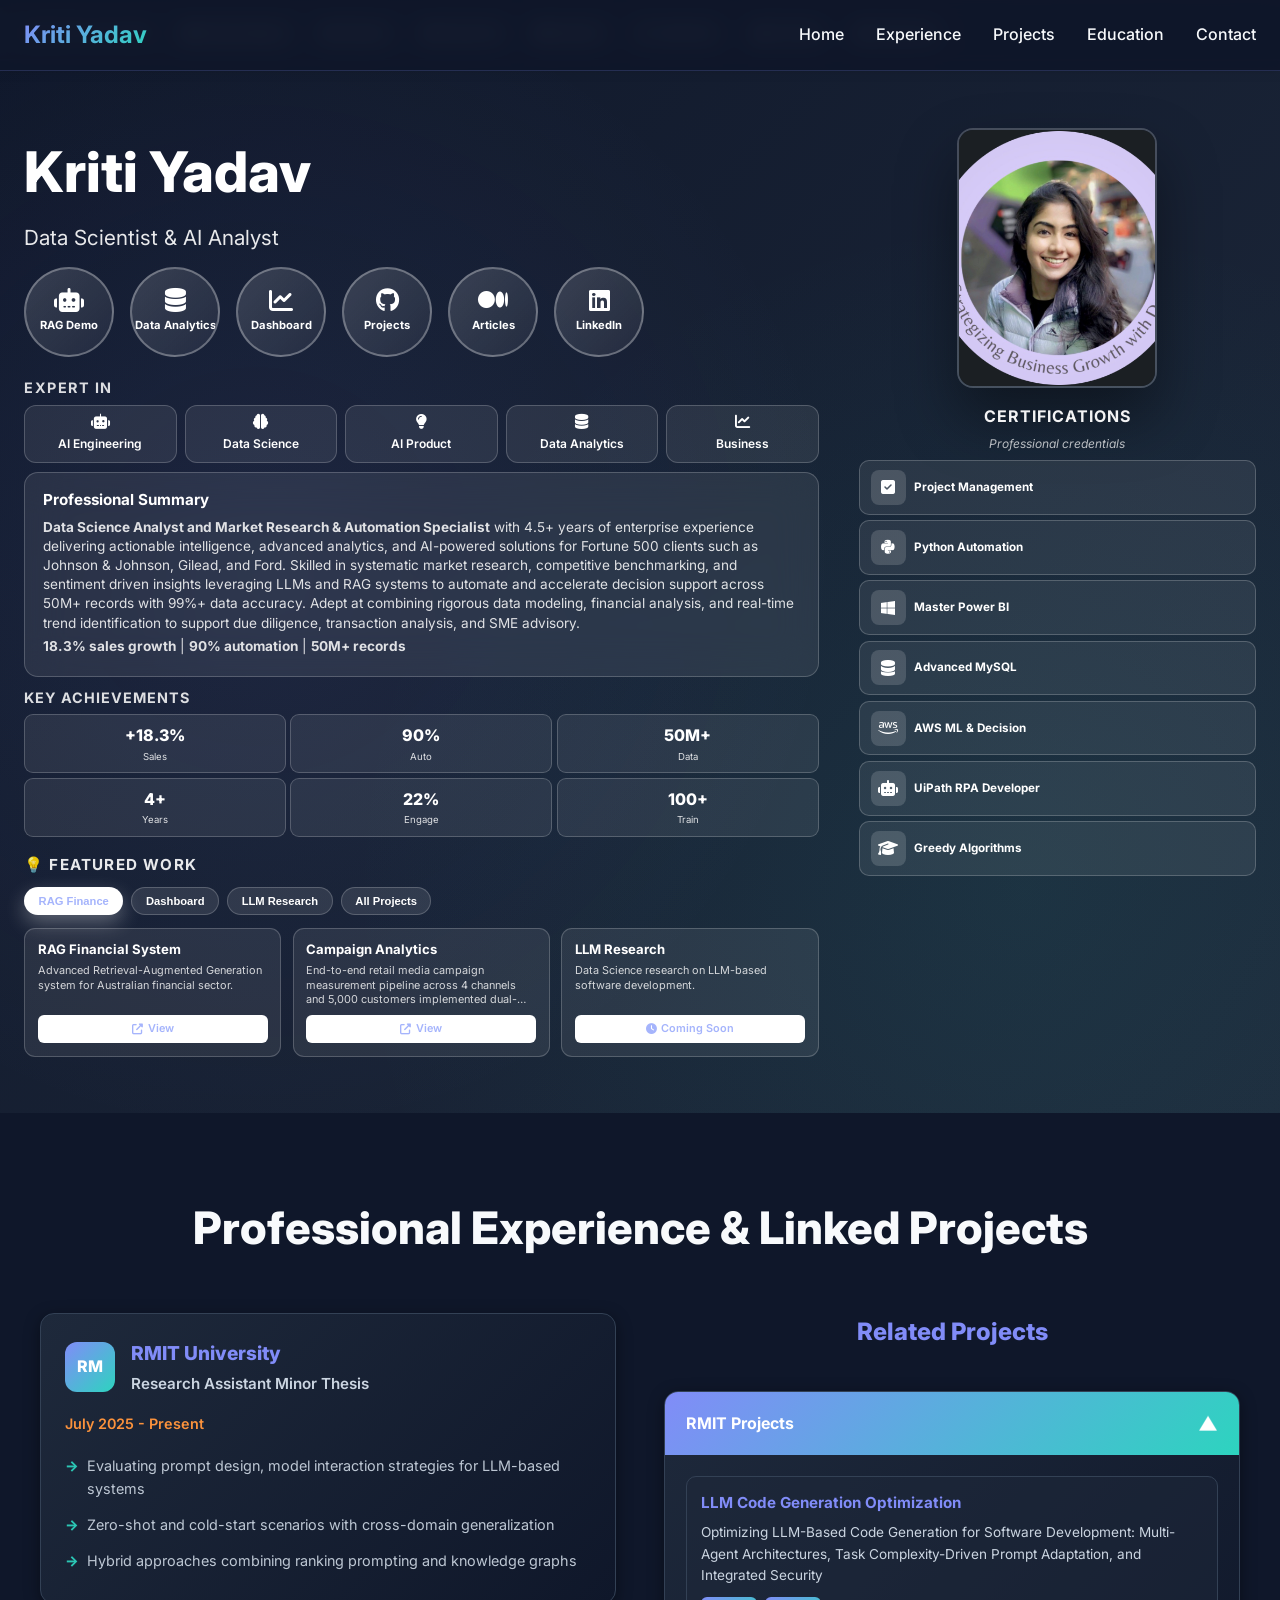
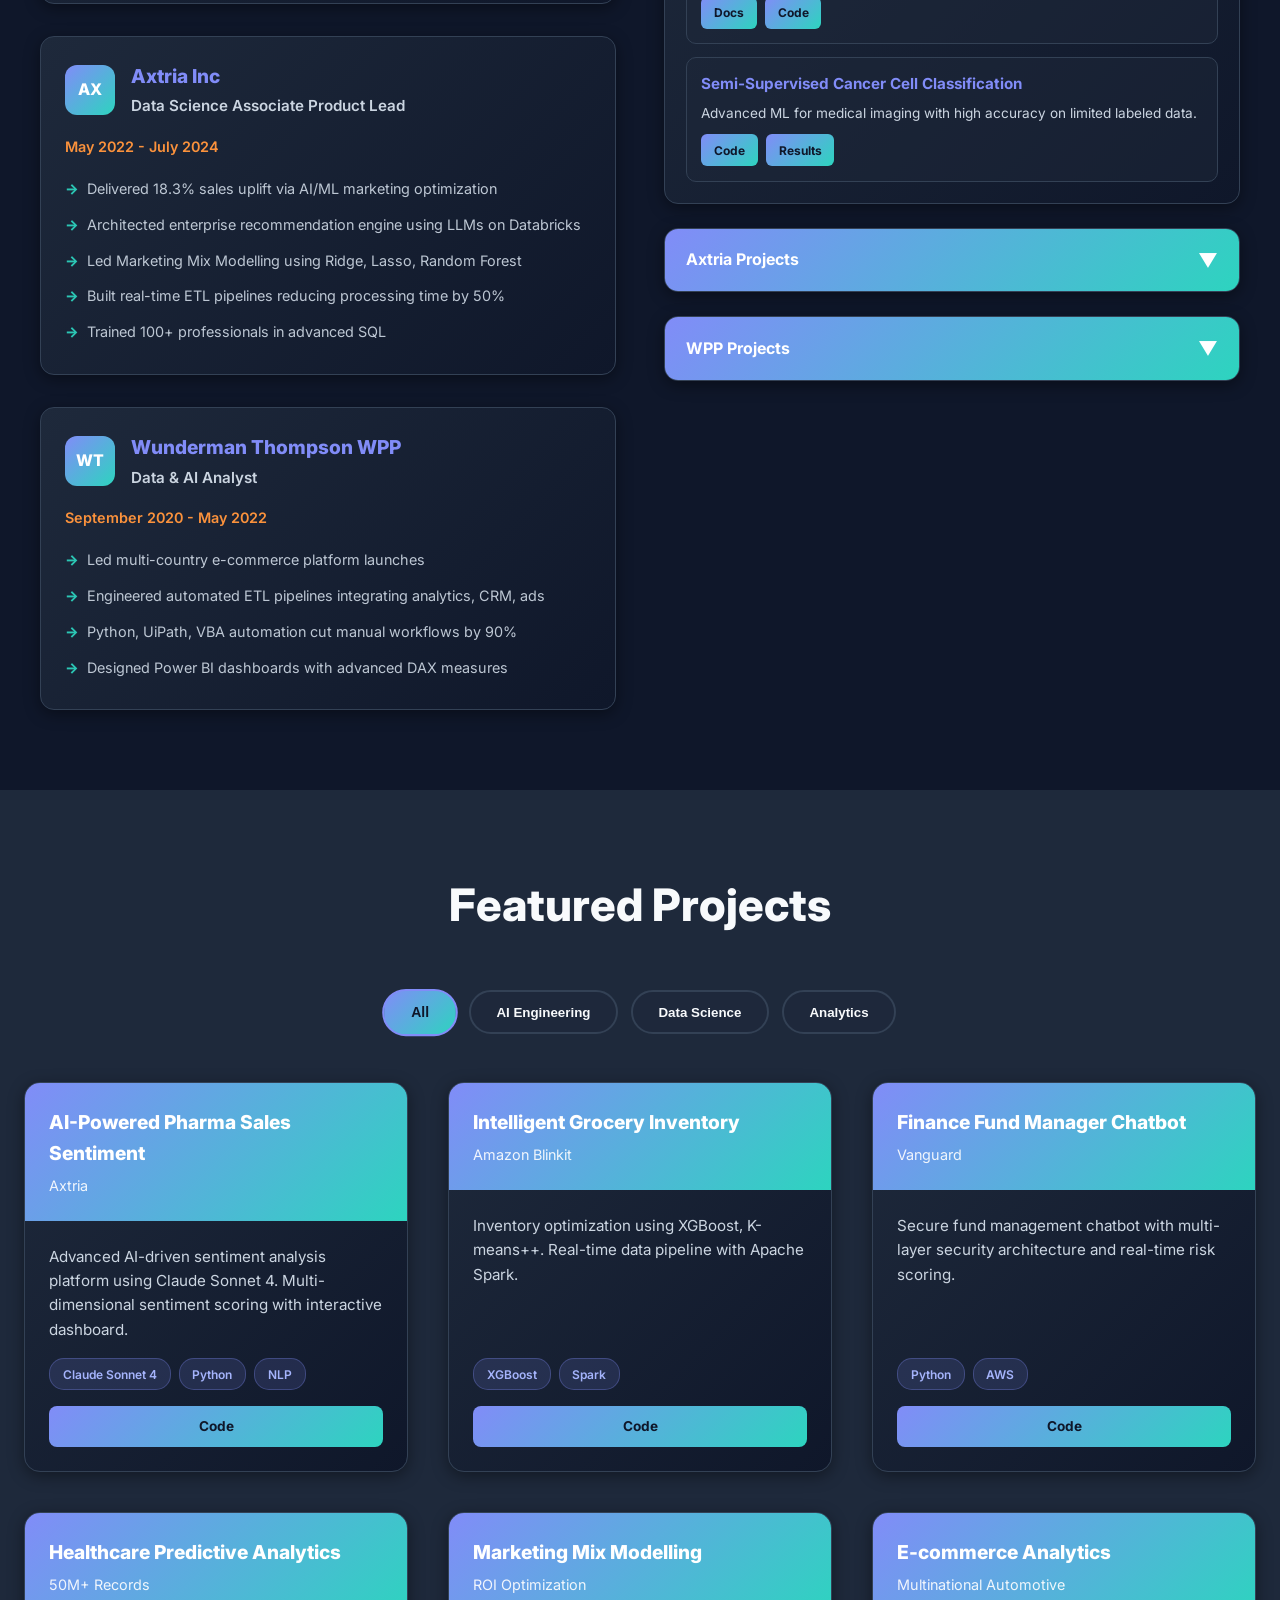
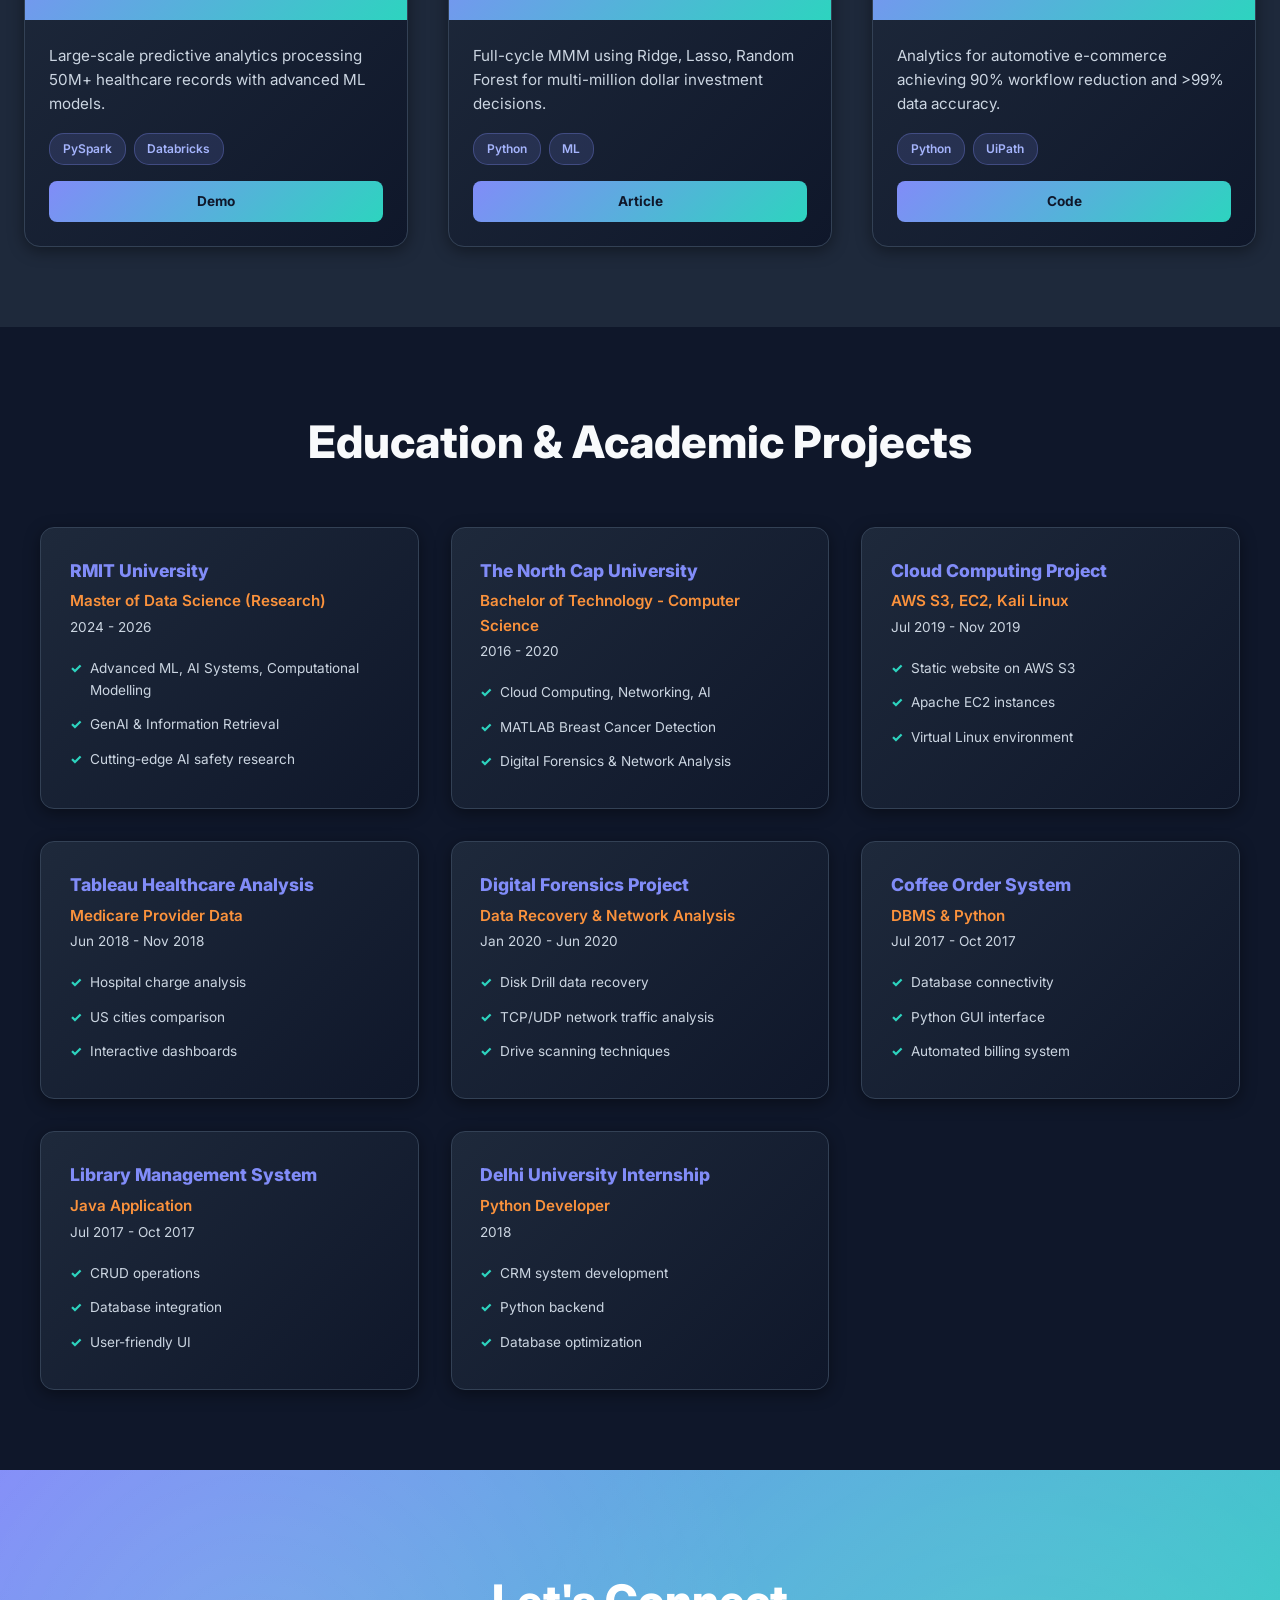
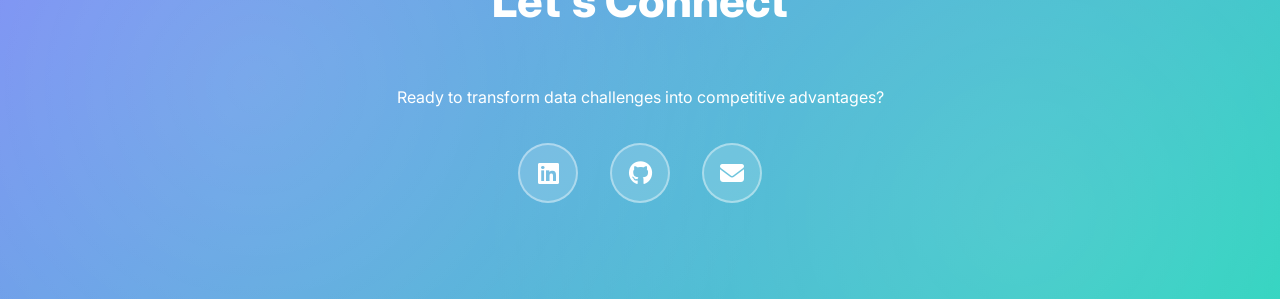
==== commit 0c9ee444: "Update index.html" ====
--- a/index.html
+++ b/index.html
@@ -1613,9 +1613,9 @@
                                 <a href="https://kriti-data-business.github.io/Portfolio/australian-financial-rag-rfp.html" target="_blank" class="project-mini-link"><i class="fas fa-external-link-alt"></i>View</a>
                             </div>
                             <div class="project-card-mini" data-project="dashboard">
-                                <div class="project-mini-title">Market Analytics</div>
-                                <div class="project-mini-description">Interactive Power BI dashboard with SQL, Excel for mining analytics.</div>
-                                <a href="https://kriti-data-business.github.io/Portfolio/Mining-Analytics-Dashboard.html" target="_blank" class="project-mini-link"><i class="fas fa-external-link-alt"></i>View</a>
+                                <div class="project-mini-title">Campaign Analytics</div>
+                                <div class="project-mini-description">End-to-end retail media campaign measurement pipeline across 4 channels and 5,000 customers implemented dual-methodology uplift measurement.</div>
+                                <a href="https://kriti-data-business.github.io/Portfolio/retail_campaign_uplift_dashboard.html" target="_blank" class="project-mini-link"><i class="fas fa-external-link-alt"></i>View</a>
                             </div>
                             <div class="project-card-mini" data-project="research">
                                 <div class="project-mini-title">LLM Research</div>
